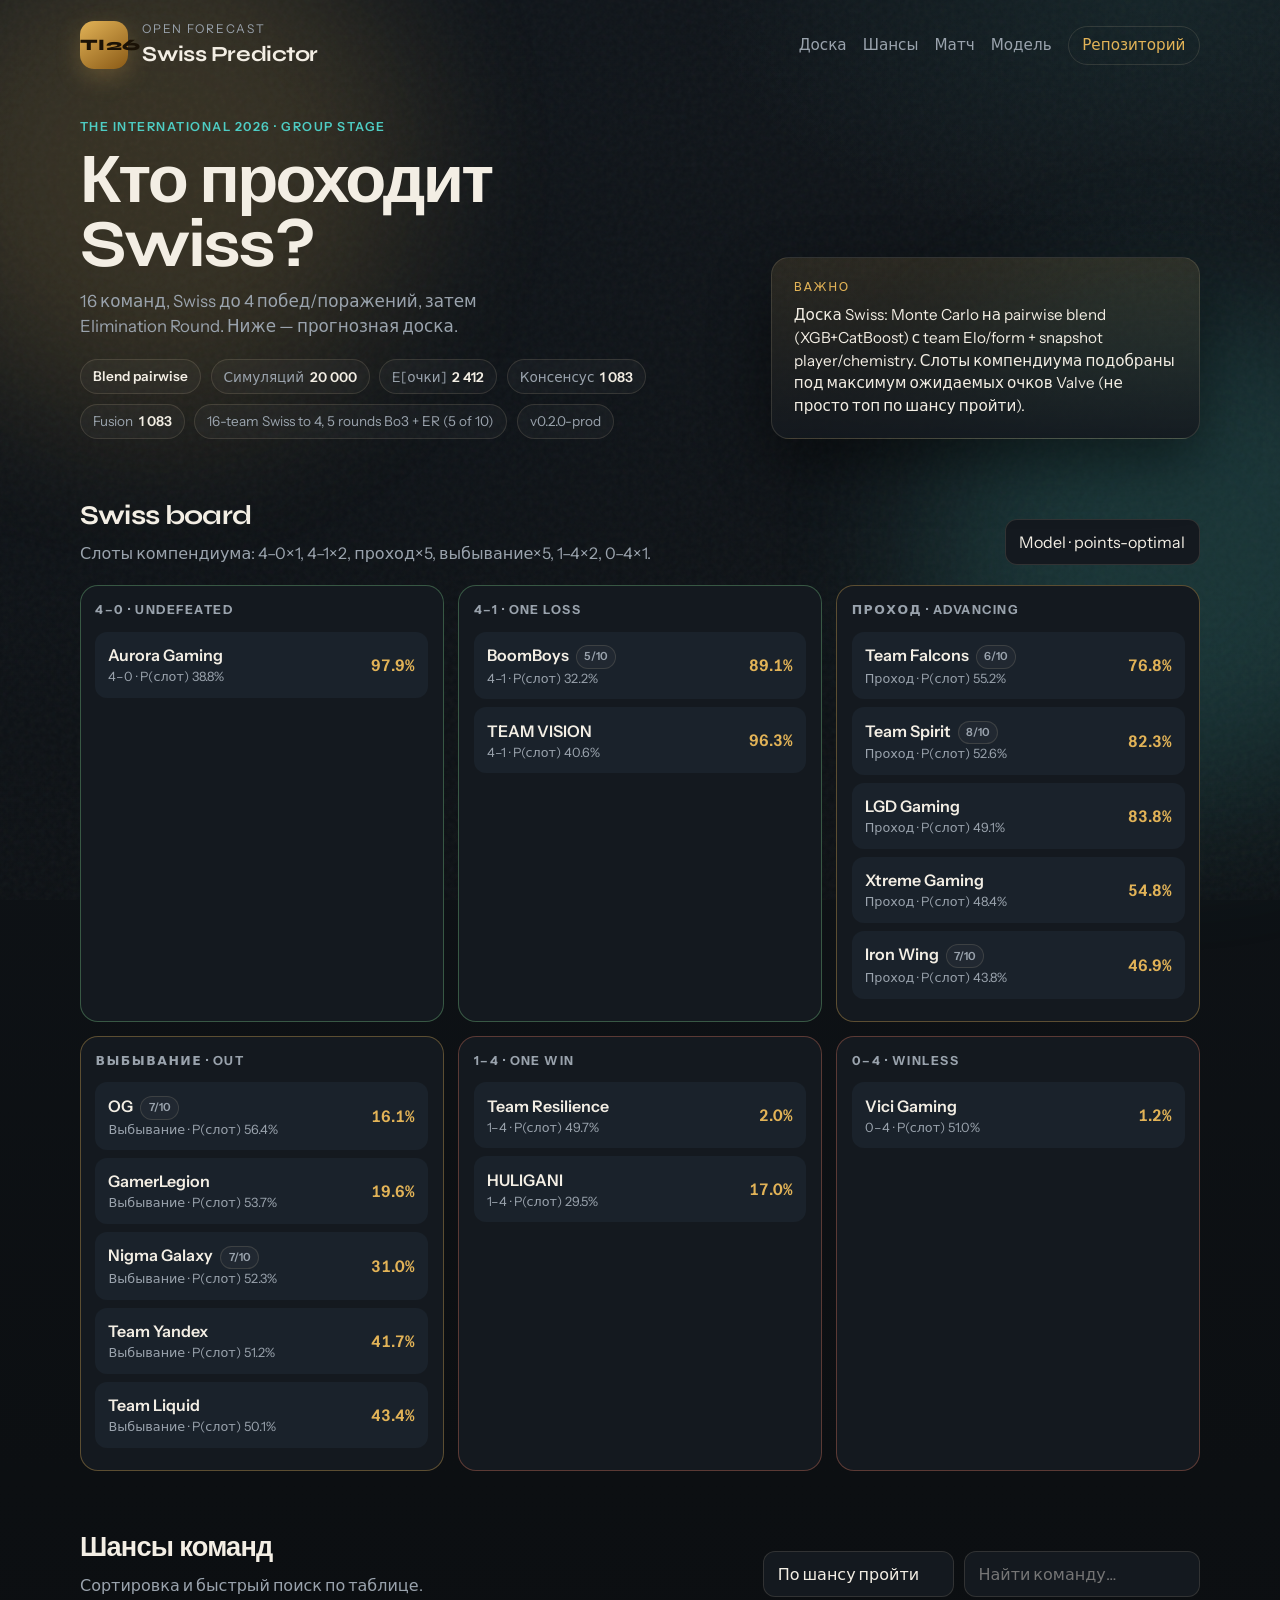
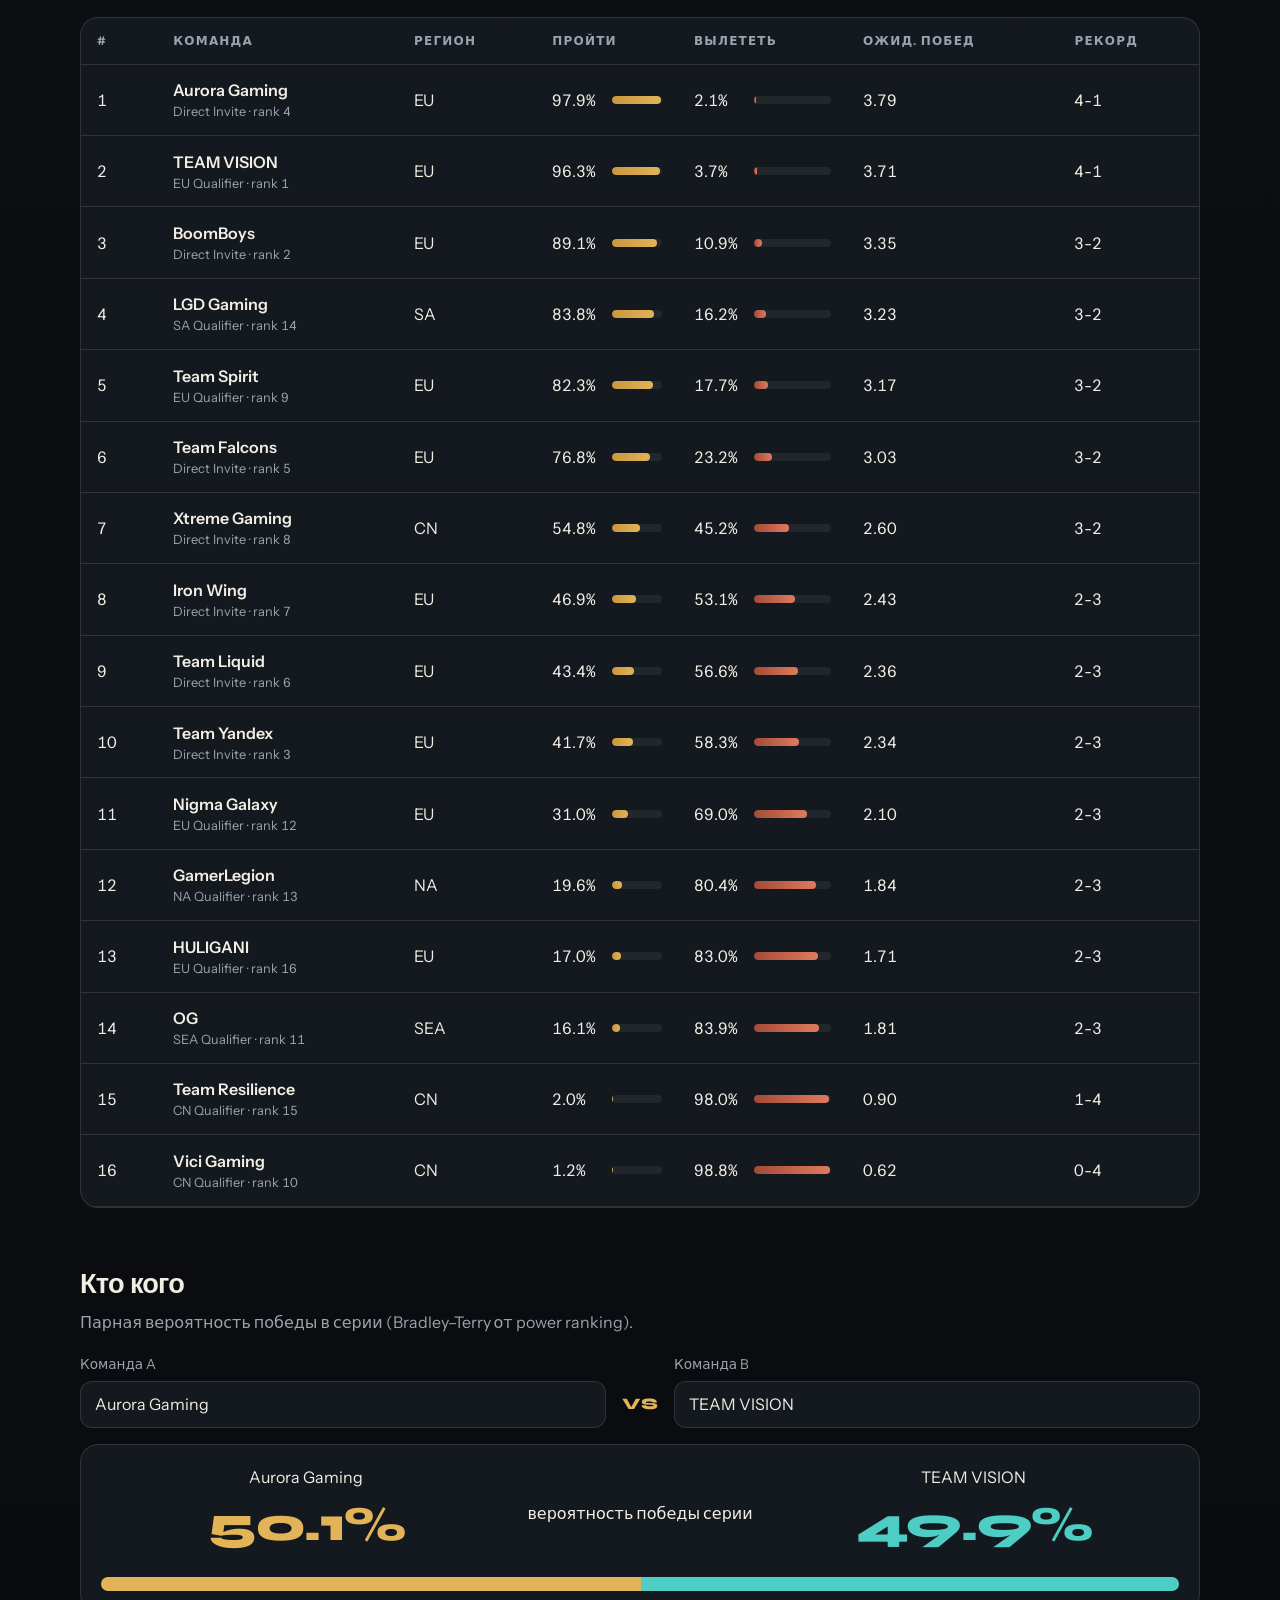
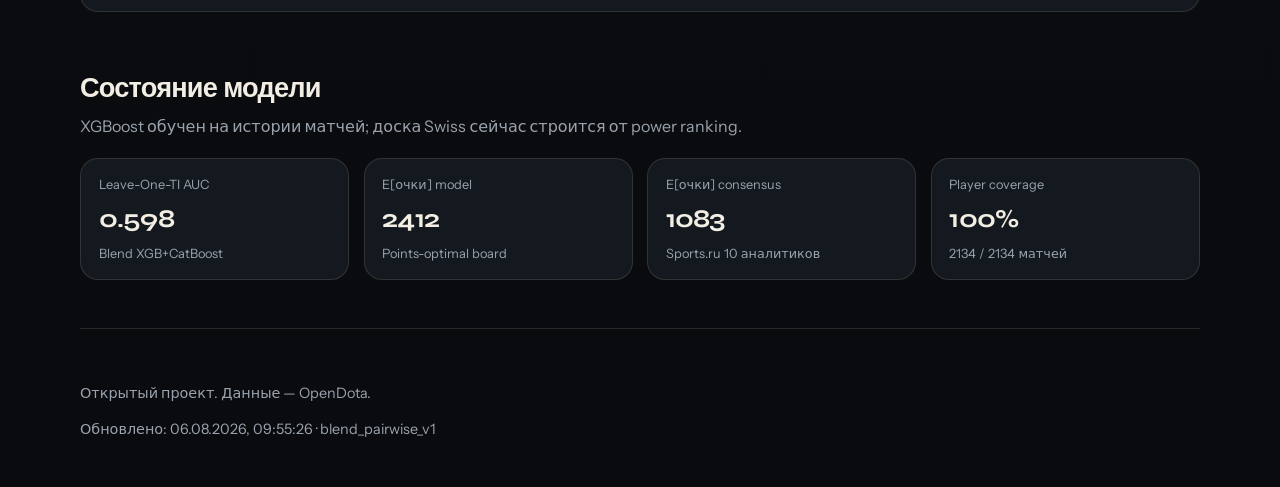
==== docs/index.html @ bc95e33a "v0.2.0: blend pairwise, chemistry, compendium board, analyst consensus Готовим релиз: CatBoost+LOO b" ====
<!DOCTYPE html>
<html lang="ru">
<head>
  <meta charset="UTF-8" />
  <meta name="viewport" content="width=device-width, initial-scale=1" />
  <title>TI 2026 Swiss Predictor</title>
  <meta name="description" content="Открытый прогноз групповой стадии The International 2026" />
  <link rel="preconnect" href="https://fonts.googleapis.com" />
  <link rel="preconnect" href="https://fonts.gstatic.com" crossorigin />
  <link href="https://fonts.googleapis.com/css2?family=Instrument+Sans:wght@400;500;600;700&family=Syne:wght@600;700;800&display=swap" rel="stylesheet" />
  <link rel="stylesheet" href="assets/css/style.css" />
</head>
<body>
  <div class="noise" aria-hidden="true"></div>
  <div class="glow glow-a" aria-hidden="true"></div>
  <div class="glow glow-b" aria-hidden="true"></div>

  <header class="site-header">
    <div class="brand">
      <span class="brand-mark">TI26</span>
      <div>
        <p class="brand-kicker">Open forecast</p>
        <h1 class="brand-title">Swiss Predictor</h1>
      </div>
    </div>
    <nav class="nav">
      <a href="#board">Доска</a>
      <a href="#standings">Шансы</a>
      <a href="#matchup">Матч</a>
      <a href="#model">Модель</a>
      <a class="nav-github" href="../" id="repo-link">Репозиторий</a>
    </nav>
  </header>

  <main>
    <section class="hero">
      <div class="hero-copy">
        <p class="eyebrow">The International 2026 · Group Stage</p>
        <h2 class="hero-title">Кто проходит Swiss?</h2>
        <p class="hero-lead" id="hero-lead">
          16 команд, Swiss до 4 побед/поражений, затем Elimination Round. Ниже — прогнозная доска.
        </p>
        <div class="hero-meta" id="hero-meta"></div>
      </div>
      <aside class="hero-card" id="disclaimer-card">
        <p class="card-label">Важно</p>
        <p id="disclaimer-text">Загрузка…</p>
      </aside>
    </section>

    <section class="section" id="board">
      <div class="section-head row">
        <div>
          <h3>Swiss board</h3>
          <p>Слоты компендиума: 4–0×1, 4–1×2, проход×5, выбывание×5, 1–4×2, 0–4×1.</p>
        </div>
        <div class="controls">
          <label class="sr-only" for="board-strategy">Стратегия доски</label>
          <select id="board-strategy">
            <option value="points_optimal">Model · points-optimal</option>
            <option value="qualify_rank">Qualify-rank</option>
            <option value="analyst_consensus">Analyst consensus</option>
            <option value="fusion">Fusion model+analyst</option>
          </select>
        </div>
      </div>
      <div class="board" id="swiss-board"></div>
    </section>

    <section class="section" id="standings">
      <div class="section-head row">
        <div>
          <h3>Шансы команд</h3>
          <p>Сортировка и быстрый поиск по таблице.</p>
        </div>
        <div class="controls">
          <label class="sr-only" for="sort-by">Сортировка</label>
          <select id="sort-by">
            <option value="qualify">По шансу пройти</option>
            <option value="power">По силе</option>
            <option value="elim">По шансу вылететь</option>
            <option value="alpha">A–Z</option>
          </select>
          <input id="search" type="search" placeholder="Найти команду…" />
        </div>
      </div>
      <div class="table-wrap">
        <table class="standings" id="standings-table">
          <thead>
            <tr>
              <th>#</th>
              <th>Команда</th>
              <th>Регион</th>
              <th>Пройти</th>
              <th>Вылететь</th>
              <th>Ожид. побед</th>
              <th>Рекорд</th>
            </tr>
          </thead>
          <tbody></tbody>
        </table>
      </div>
    </section>

    <section class="section" id="matchup">
      <div class="section-head">
        <h3>Кто кого</h3>
        <p>Парная вероятность победы в серии (Bradley–Terry от power ranking).</p>
      </div>
      <div class="matchup">
        <div class="matchup-pick">
          <label for="team-a">Команда A</label>
          <select id="team-a"></select>
        </div>
        <div class="matchup-vs" aria-hidden="true">VS</div>
        <div class="matchup-pick">
          <label for="team-b">Команда B</label>
          <select id="team-b"></select>
        </div>
      </div>
      <div class="matchup-result" id="matchup-result"></div>
    </section>

    <section class="section" id="model">
      <div class="section-head">
        <h3>Состояние модели</h3>
        <p>XGBoost обучен на истории матчей; доска Swiss сейчас строится от power ranking.</p>
      </div>
      <div class="metrics" id="metrics-grid"></div>
    </section>
  </main>

  <footer class="site-footer">
    <p>Открытый проект. Данные — OpenDota.</p>
    <p id="footer-stamp"></p>
  </footer>

  <script src="assets/js/app.js" type="module"></script>
</body>
</html>
---- docs/assets/css/style.css ----
:root {
  --bg: #0c0f12;
  --bg-elev: #14191f;
  --bg-soft: #1a222b;
  --line: rgba(232, 214, 176, 0.14);
  --text: #f3eee4;
  --muted: #9aa3ad;
  --gold: #e2b357;
  --gold-soft: #c9973d;
  --teal: #4ecdc4;
  --danger: #e07a5f;
  --ok: #7dcf8a;
  --shadow: 0 24px 60px rgba(0, 0, 0, 0.45);
  --radius: 18px;
  --font: "Instrument Sans", system-ui, sans-serif;
  --display: "Syne", "Instrument Sans", sans-serif;
}

* { box-sizing: border-box; }
html { scroll-behavior: smooth; }
body {
  margin: 0;
  min-height: 100vh;
  font-family: var(--font);
  color: var(--text);
  background:
    radial-gradient(1200px 600px at 10% -10%, rgba(226, 179, 87, 0.12), transparent 55%),
    radial-gradient(900px 500px at 90% 0%, rgba(78, 205, 196, 0.08), transparent 50%),
    linear-gradient(180deg, #10151a 0%, var(--bg) 40%, #090b0e 100%);
  line-height: 1.5;
}

.noise {
  pointer-events: none;
  position: fixed;
  inset: 0;
  opacity: 0.04;
  background-image: url("data:image/svg+xml,%3Csvg viewBox='0 0 200 200' xmlns='http://www.w3.org/2000/svg'%3E%3Cfilter id='n'%3E%3CfeTurbulence type='fractalNoise' baseFrequency='0.85' numOctaves='3' stitchTiles='stitch'/%3E%3C/filter%3E%3Crect width='100%25' height='100%25' filter='url(%23n)'/%3E%3C/svg%3E");
  z-index: 0;
}
.glow {
  pointer-events: none;
  position: fixed;
  width: 40vw;
  height: 40vw;
  border-radius: 50%;
  filter: blur(80px);
  opacity: 0.18;
  z-index: 0;
}
.glow-a { top: -10%; left: -8%; background: #e2b357; animation: drift 14s ease-in-out infinite; }
.glow-b { bottom: 10%; right: -12%; background: #4ecdc4; animation: drift 18s ease-in-out infinite reverse; }

@keyframes drift {
  0%, 100% { transform: translate(0, 0) scale(1); }
  50% { transform: translate(4%, -3%) scale(1.08); }
}

.site-header, main, .site-footer {
  position: relative;
  z-index: 1;
  width: min(1120px, calc(100% - 2rem));
  margin-inline: auto;
}

.site-header {
  display: flex;
  align-items: center;
  justify-content: space-between;
  gap: 1rem;
  padding: 1.25rem 0 0.5rem;
}

.brand { display: flex; gap: 0.9rem; align-items: center; }
.brand-mark {
  display: grid;
  place-items: center;
  width: 3rem;
  height: 3rem;
  border-radius: 14px;
  background: linear-gradient(145deg, var(--gold), #8a5a16);
  color: #1a1206;
  font-family: var(--display);
  font-weight: 800;
  letter-spacing: 0.02em;
  box-shadow: 0 8px 24px rgba(226, 179, 87, 0.25);
}
.brand-kicker {
  margin: 0;
  font-size: 0.75rem;
  letter-spacing: 0.14em;
  text-transform: uppercase;
  color: var(--muted);
}
.brand-title {
  margin: 0;
  font-family: var(--display);
  font-size: 1.35rem;
  font-weight: 700;
  letter-spacing: -0.02em;
}

.nav {
  display: flex;
  flex-wrap: wrap;
  gap: 0.75rem 1rem;
  align-items: center;
}
.nav a {
  color: var(--muted);
  text-decoration: none;
  font-size: 0.95rem;
  transition: color 0.2s ease;
}
.nav a:hover { color: var(--text); }
.nav-github {
  padding: 0.45rem 0.85rem;
  border: 1px solid var(--line);
  border-radius: 999px;
  color: var(--gold) !important;
}

.hero {
  display: grid;
  grid-template-columns: 1.4fr 0.9fr;
  gap: 1.5rem;
  padding: 2.5rem 0 1rem;
  align-items: end;
}
.eyebrow {
  margin: 0 0 0.75rem;
  color: var(--teal);
  letter-spacing: 0.12em;
  text-transform: uppercase;
  font-size: 0.78rem;
  font-weight: 600;
}
.hero-title {
  margin: 0 0 0.75rem;
  font-family: var(--display);
  font-size: clamp(2.4rem, 6vw, 4.2rem);
  line-height: 0.95;
  letter-spacing: -0.04em;
  max-width: 10ch;
  animation: rise 0.8s ease both;
}
.hero-lead {
  margin: 0;
  max-width: 38ch;
  color: var(--muted);
  font-size: 1.05rem;
  animation: rise 0.9s ease 0.08s both;
}
.hero-meta {
  display: flex;
  flex-wrap: wrap;
  gap: 0.6rem;
  margin-top: 1.25rem;
  animation: rise 1s ease 0.12s both;
}
.chip {
  display: inline-flex;
  align-items: center;
  gap: 0.35rem;
  padding: 0.4rem 0.75rem;
  border-radius: 999px;
  border: 1px solid var(--line);
  background: rgba(255, 255, 255, 0.03);
  font-size: 0.85rem;
  color: var(--muted);
}
.chip strong { color: var(--text); font-weight: 600; }
.chip.mini {
  font-size: 0.7rem;
  padding: 0.15rem 0.45rem;
  margin-left: 0.25rem;
  vertical-align: middle;
}

.hero-card {
  background: linear-gradient(180deg, rgba(226, 179, 87, 0.12), rgba(20, 25, 31, 0.9));
  border: 1px solid var(--line);
  border-radius: var(--radius);
  padding: 1.25rem 1.35rem;
  box-shadow: var(--shadow);
  animation: rise 1s ease 0.16s both;
}
.card-label {
  margin: 0 0 0.5rem;
  font-size: 0.75rem;
  letter-spacing: 0.14em;
  text-transform: uppercase;
  color: var(--gold);
}
#disclaimer-text { margin: 0; color: var(--text); font-size: 0.95rem; }

@keyframes rise {
  from { opacity: 0; transform: translateY(14px); }
  to { opacity: 1; transform: translateY(0); }
}

.section { padding: 2.5rem 0 1rem; }
.section-head { margin-bottom: 1.25rem; }
.section-head.row {
  display: flex;
  justify-content: space-between;
  gap: 1rem;
  align-items: end;
  flex-wrap: wrap;
}
.section-head h3 {
  margin: 0 0 0.35rem;
  font-family: var(--display);
  font-size: 1.7rem;
  letter-spacing: -0.03em;
}
.section-head p { margin: 0; color: var(--muted); }

.board {
  display: grid;
  grid-template-columns: repeat(3, 1fr);
  gap: 0.9rem;
}
.board-col {
  background: var(--bg-elev);
  border: 1px solid var(--line);
  border-radius: var(--radius);
  padding: 0.9rem;
  min-height: 180px;
}
.board-col h4 {
  margin: 0 0 0.75rem;
  font-size: 0.78rem;
  letter-spacing: 0.12em;
  text-transform: uppercase;
  color: var(--muted);
}
.board-col.ok { border-color: rgba(125, 207, 138, 0.35); }
.board-col.warn { border-color: rgba(226, 179, 87, 0.35); }
.board-col.bad { border-color: rgba(224, 122, 95, 0.35); }

.team-pill {
  display: flex;
  justify-content: space-between;
  gap: 0.5rem;
  align-items: center;
  padding: 0.65rem 0.75rem;
  margin-bottom: 0.5rem;
  border-radius: 12px;
  background: var(--bg-soft);
  border: 1px solid transparent;
  transition: transform 0.2s ease, border-color 0.2s ease;
  cursor: default;
}
.team-pill:hover {
  transform: translateY(-2px);
  border-color: var(--line);
}
.team-pill .name { font-weight: 600; }
.team-pill .meta { color: var(--muted); font-size: 0.8rem; }
.team-pill .prob { color: var(--gold); font-variant-numeric: tabular-nums; font-weight: 600; }

.controls { display: flex; gap: 0.6rem; flex-wrap: wrap; }
.controls select,
.controls input,
.matchup-pick select {
  appearance: none;
  background: var(--bg-elev);
  color: var(--text);
  border: 1px solid var(--line);
  border-radius: 12px;
  padding: 0.65rem 0.85rem;
  font: inherit;
}
.controls input { min-width: 180px; }

.table-wrap {
  overflow-x: auto;
  border: 1px solid var(--line);
  border-radius: var(--radius);
  background: var(--bg-elev);
}
.standings {
  width: 100%;
  border-collapse: collapse;
  min-width: 720px;
}
.standings th,
.standings td {
  padding: 0.85rem 1rem;
  text-align: left;
  border-bottom: 1px solid var(--line);
  font-variant-numeric: tabular-nums;
}
.standings th {
  font-size: 0.75rem;
  letter-spacing: 0.1em;
  text-transform: uppercase;
  color: var(--muted);
  font-weight: 600;
}
.standings tbody tr { transition: background 0.15s ease; }
.standings tbody tr:hover { background: rgba(255, 255, 255, 0.03); }
.standings .team-cell { font-weight: 600; }
.standings .sub { display: block; color: var(--muted); font-size: 0.8rem; font-weight: 400; }

.bar {
  display: grid;
  grid-template-columns: 52px 1fr;
  gap: 0.5rem;
  align-items: center;
}
.bar-track {
  height: 8px;
  border-radius: 999px;
  background: rgba(255, 255, 255, 0.06);
  overflow: hidden;
}
.bar-fill {
  height: 100%;
  border-radius: inherit;
  background: linear-gradient(90deg, var(--gold-soft), var(--gold));
  width: 0;
  transition: width 0.7s ease;
}
.bar-fill.danger { background: linear-gradient(90deg, #a34b36, var(--danger)); }

.matchup {
  display: grid;
  grid-template-columns: 1fr auto 1fr;
  gap: 1rem;
  align-items: end;
  margin-bottom: 1rem;
}
.matchup-pick label {
  display: block;
  margin-bottom: 0.4rem;
  color: var(--muted);
  font-size: 0.85rem;
}
.matchup-pick select { width: 100%; }
.matchup-vs {
  font-family: var(--display);
  font-weight: 800;
  color: var(--gold);
  padding-bottom: 0.7rem;
}
.matchup-result {
  border: 1px solid var(--line);
  border-radius: var(--radius);
  background: var(--bg-elev);
  padding: 1.25rem;
}
.duel {
  display: grid;
  grid-template-columns: 1fr auto 1fr;
  gap: 1rem;
  align-items: center;
}
.duel-side { text-align: center; }
.duel-side .pct {
  font-family: var(--display);
  font-size: clamp(2rem, 5vw, 3rem);
  font-weight: 800;
  letter-spacing: -0.03em;
}
.duel-bar {
  height: 14px;
  border-radius: 999px;
  overflow: hidden;
  display: flex;
  background: rgba(255,255,255,0.06);
  margin-top: 1rem;
}
.duel-bar span:first-child { background: var(--gold); }
.duel-bar span:last-child { background: var(--teal); }

.metrics {
  display: grid;
  grid-template-columns: repeat(4, 1fr);
  gap: 0.9rem;
}
.metric {
  background: var(--bg-elev);
  border: 1px solid var(--line);
  border-radius: var(--radius);
  padding: 1rem 1.1rem;
}
.metric .label { color: var(--muted); font-size: 0.8rem; margin: 0 0 0.35rem; }
.metric .value {
  margin: 0;
  font-family: var(--display);
  font-size: 1.6rem;
  font-weight: 700;
  letter-spacing: -0.03em;
}
.metric .hint { margin: 0.35rem 0 0; color: var(--muted); font-size: 0.8rem; }

.site-footer {
  padding: 2.5rem 0 2rem;
  color: var(--muted);
  font-size: 0.9rem;
  border-top: 1px solid var(--line);
  margin-top: 2rem;
}
.sr-only {
  position: absolute;
  width: 1px; height: 1px;
  padding: 0; margin: -1px;
  overflow: hidden; clip: rect(0,0,0,0);
  border: 0;
}

@media (max-width: 900px) {
  .hero { grid-template-columns: 1fr; }
  .board { grid-template-columns: 1fr 1fr; }
  .metrics { grid-template-columns: 1fr 1fr; }
  .matchup { grid-template-columns: 1fr; }
  .matchup-vs { text-align: center; padding: 0; }
}
@media (max-width: 560px) {
  .board { grid-template-columns: 1fr; }
  .metrics { grid-template-columns: 1fr; }
  .site-header { flex-direction: column; align-items: flex-start; }
}
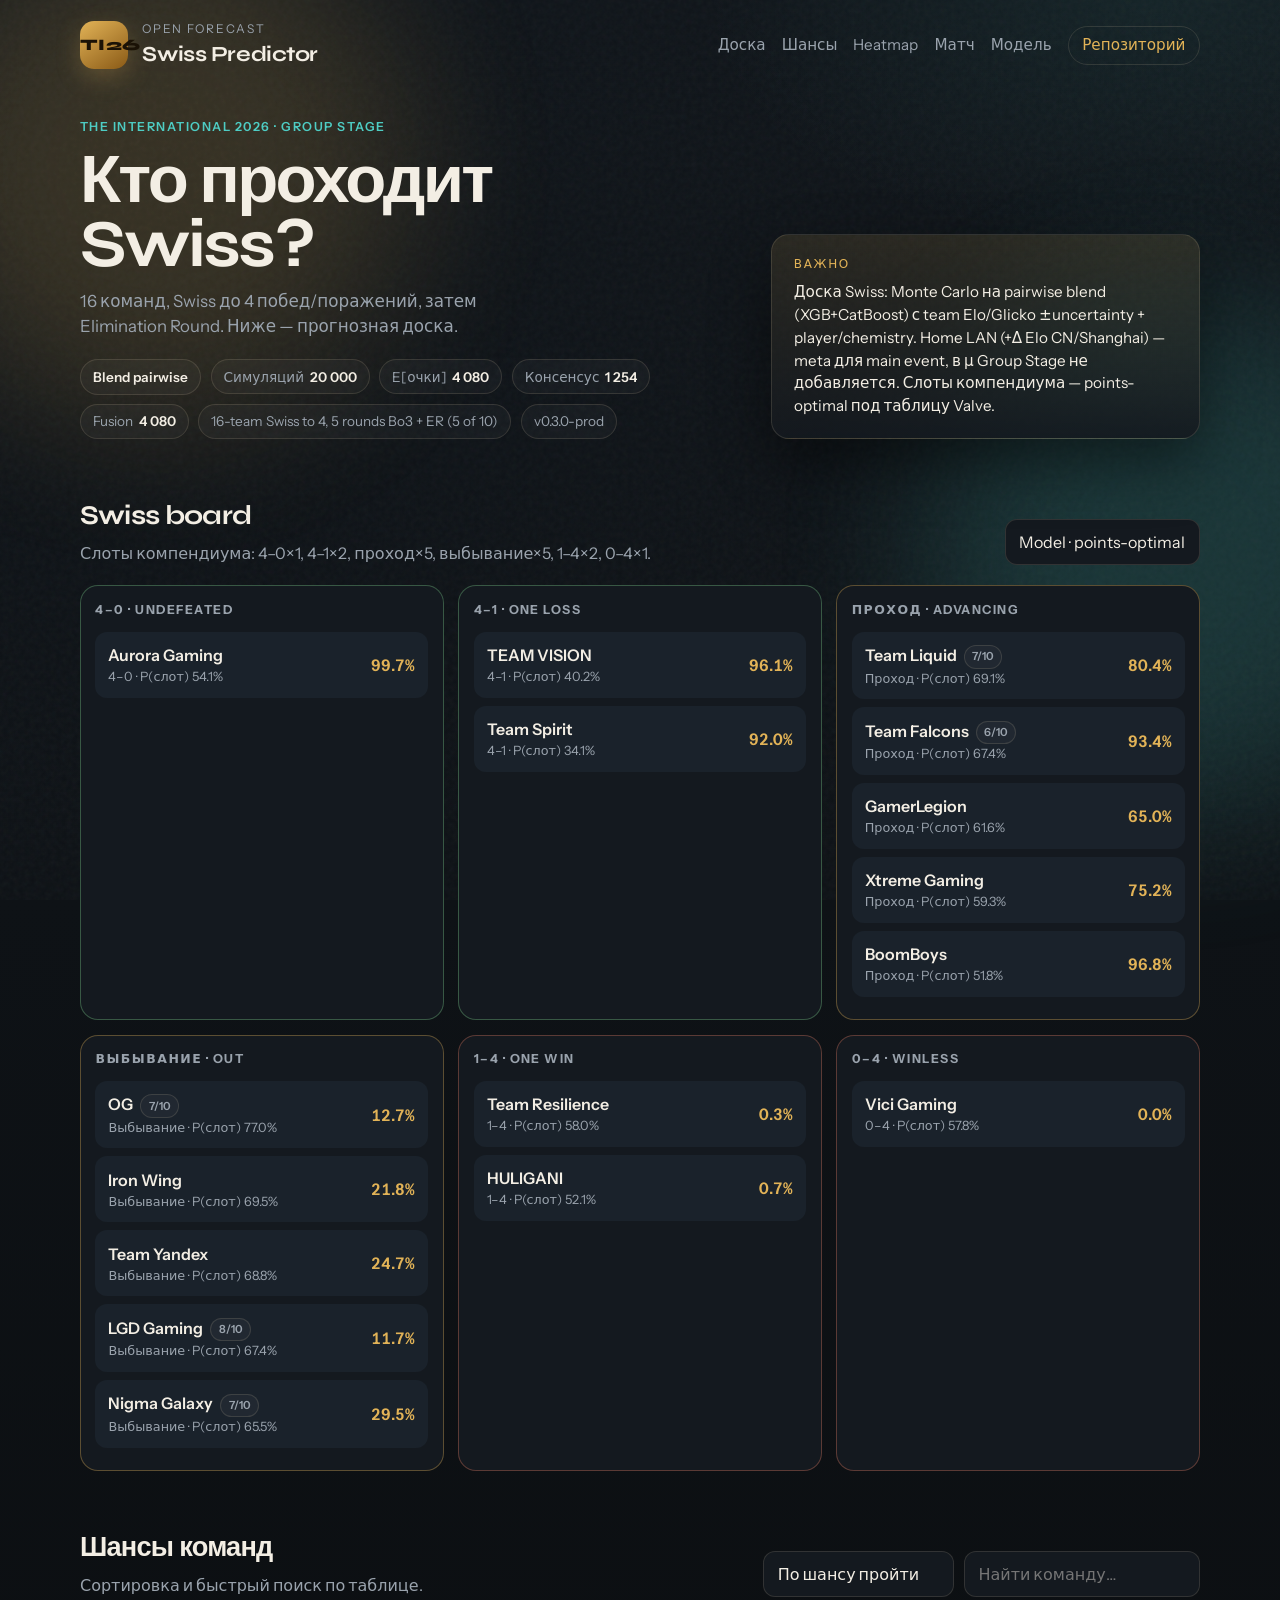
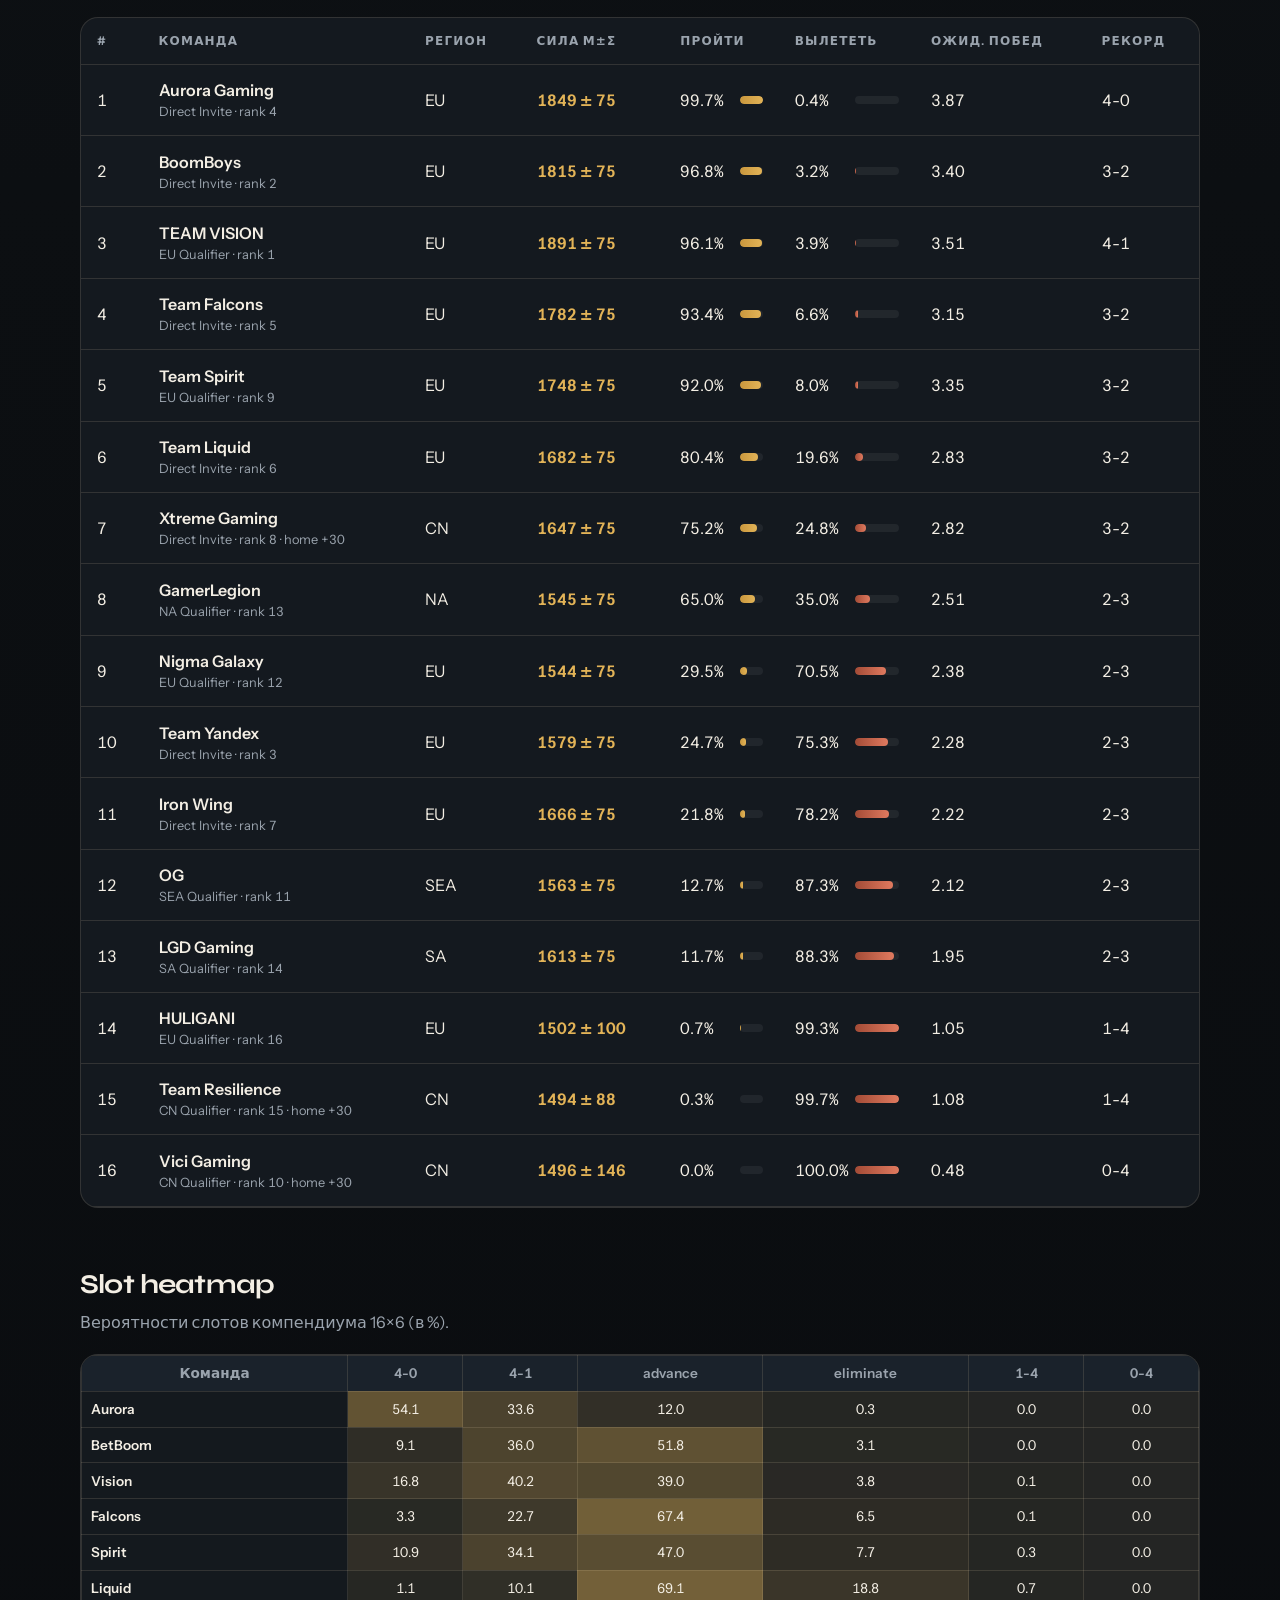
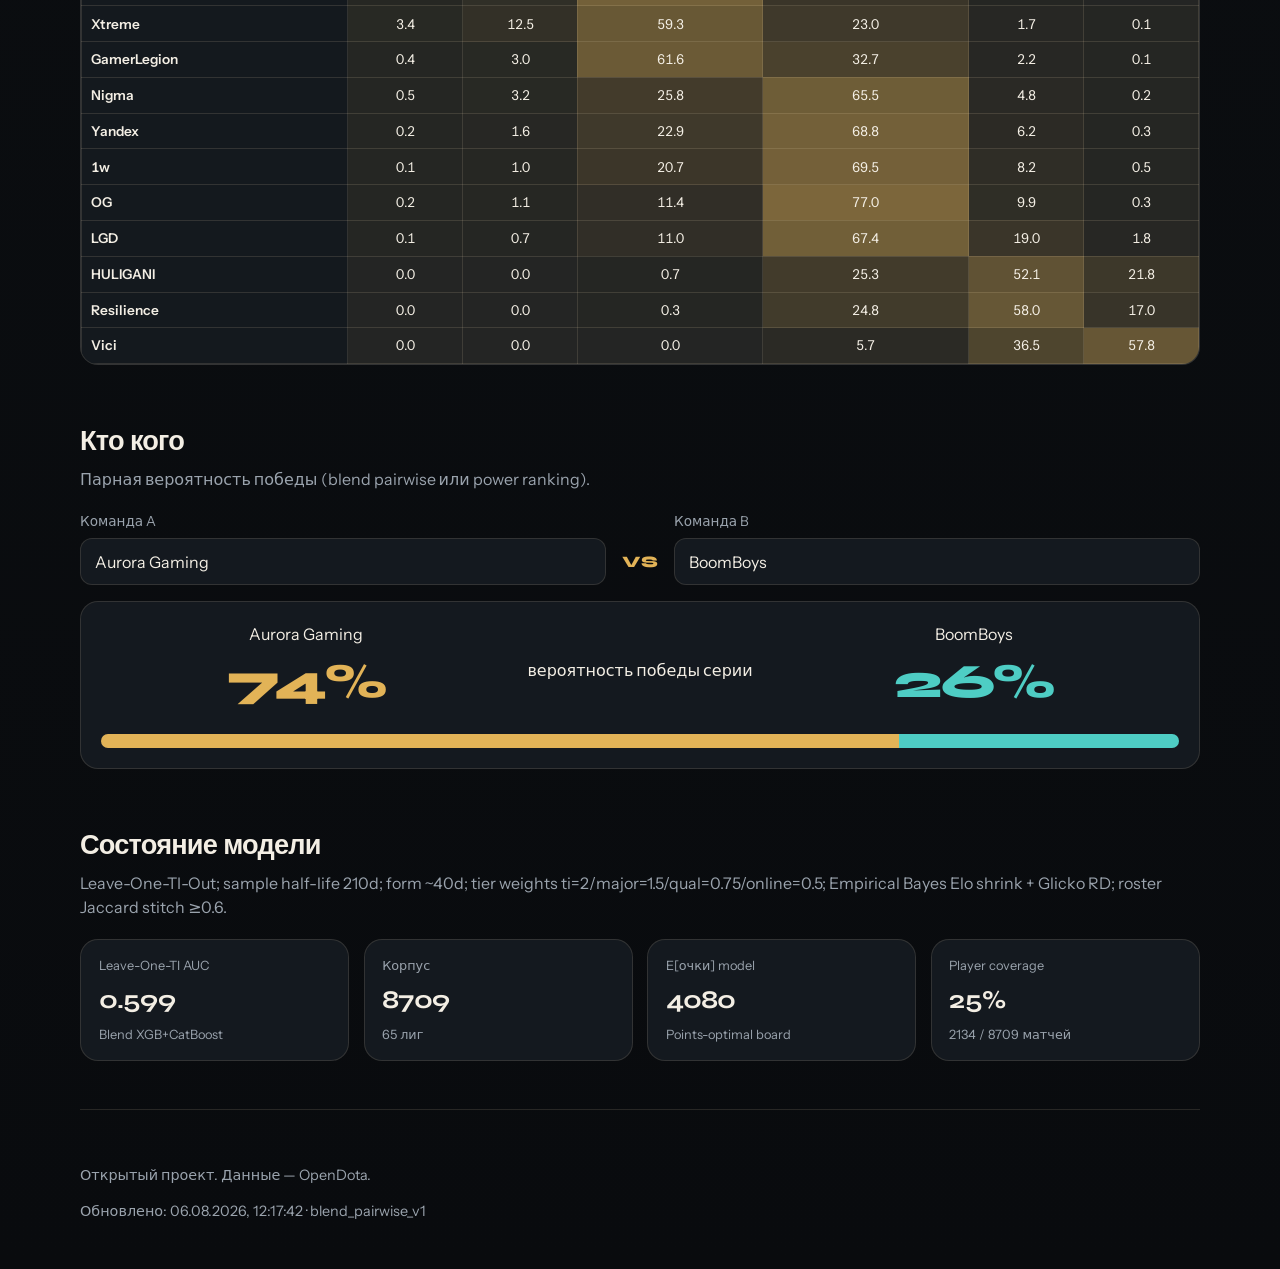
==== commit 08235012: "v0.3: расширенный корпус, uncertainty, chem 2.0, UI μ±σ 65 лиг, Glicko/shrink, stitch fix, MIT, heat" ====
--- a/docs/index.html
+++ b/docs/index.html
@@ -26,6 +26,7 @@
     <nav class="nav">
       <a href="#board">Доска</a>
       <a href="#standings">Шансы</a>
+      <a href="#heatmap">Heatmap</a>
       <a href="#matchup">Матч</a>
       <a href="#model">Модель</a>
       <a class="nav-github" href="../" id="repo-link">Репозиторий</a>
@@ -91,6 +92,7 @@
               <th>#</th>
               <th>Команда</th>
               <th>Регион</th>
+              <th>Сила μ±σ</th>
               <th>Пройти</th>
               <th>Вылететь</th>
               <th>Ожид. побед</th>
@@ -102,10 +104,20 @@
       </div>
     </section>
 
+    <section class="section" id="heatmap">
+      <div class="section-head">
+        <h3>Slot heatmap</h3>
+        <p>Вероятности слотов компендиума 16×6 (в %).</p>
+      </div>
+      <div class="table-wrap heatmap-wrap">
+        <table class="heatmap" id="slot-heatmap"></table>
+      </div>
+    </section>
+
     <section class="section" id="matchup">
       <div class="section-head">
         <h3>Кто кого</h3>
-        <p>Парная вероятность победы в серии (Bradley–Terry от power ranking).</p>
+        <p>Парная вероятность победы (blend pairwise или power ranking).</p>
       </div>
       <div class="matchup">
         <div class="matchup-pick">
@@ -124,7 +136,7 @@
     <section class="section" id="model">
       <div class="section-head">
         <h3>Состояние модели</h3>
-        <p>XGBoost обучен на истории матчей; доска Swiss сейчас строится от power ranking.</p>
+        <p id="methodology-text">XGBoost + CatBoost blend; Leave-One-TI-Out; сила μ±σ.</p>
       </div>
       <div class="metrics" id="metrics-grid"></div>
     </section>
--- a/docs/assets/css/style.css
+++ b/docs/assets/css/style.css
@@ -396,6 +396,37 @@
 }
 .metric .hint { margin: 0.35rem 0 0; color: var(--muted); font-size: 0.8rem; }
 
+.strength-cell {
+  font-variant-numeric: tabular-nums;
+  white-space: nowrap;
+  color: var(--gold);
+  font-weight: 600;
+}
+
+.heatmap-wrap { overflow-x: auto; }
+.heatmap {
+  width: 100%;
+  border-collapse: collapse;
+  font-size: 0.85rem;
+  font-variant-numeric: tabular-nums;
+}
+.heatmap th, .heatmap td {
+  padding: 0.45rem 0.55rem;
+  border: 1px solid var(--line);
+  text-align: center;
+}
+.heatmap thead th {
+  background: var(--bg-soft);
+  color: var(--muted);
+  font-weight: 600;
+}
+.heatmap tbody th {
+  text-align: left;
+  background: rgba(20, 25, 31, 0.8);
+  font-weight: 600;
+}
+.heatmap td { transition: background 0.2s ease; }
+
 .site-footer {
   padding: 2.5rem 0 2rem;
   color: var(--muted);
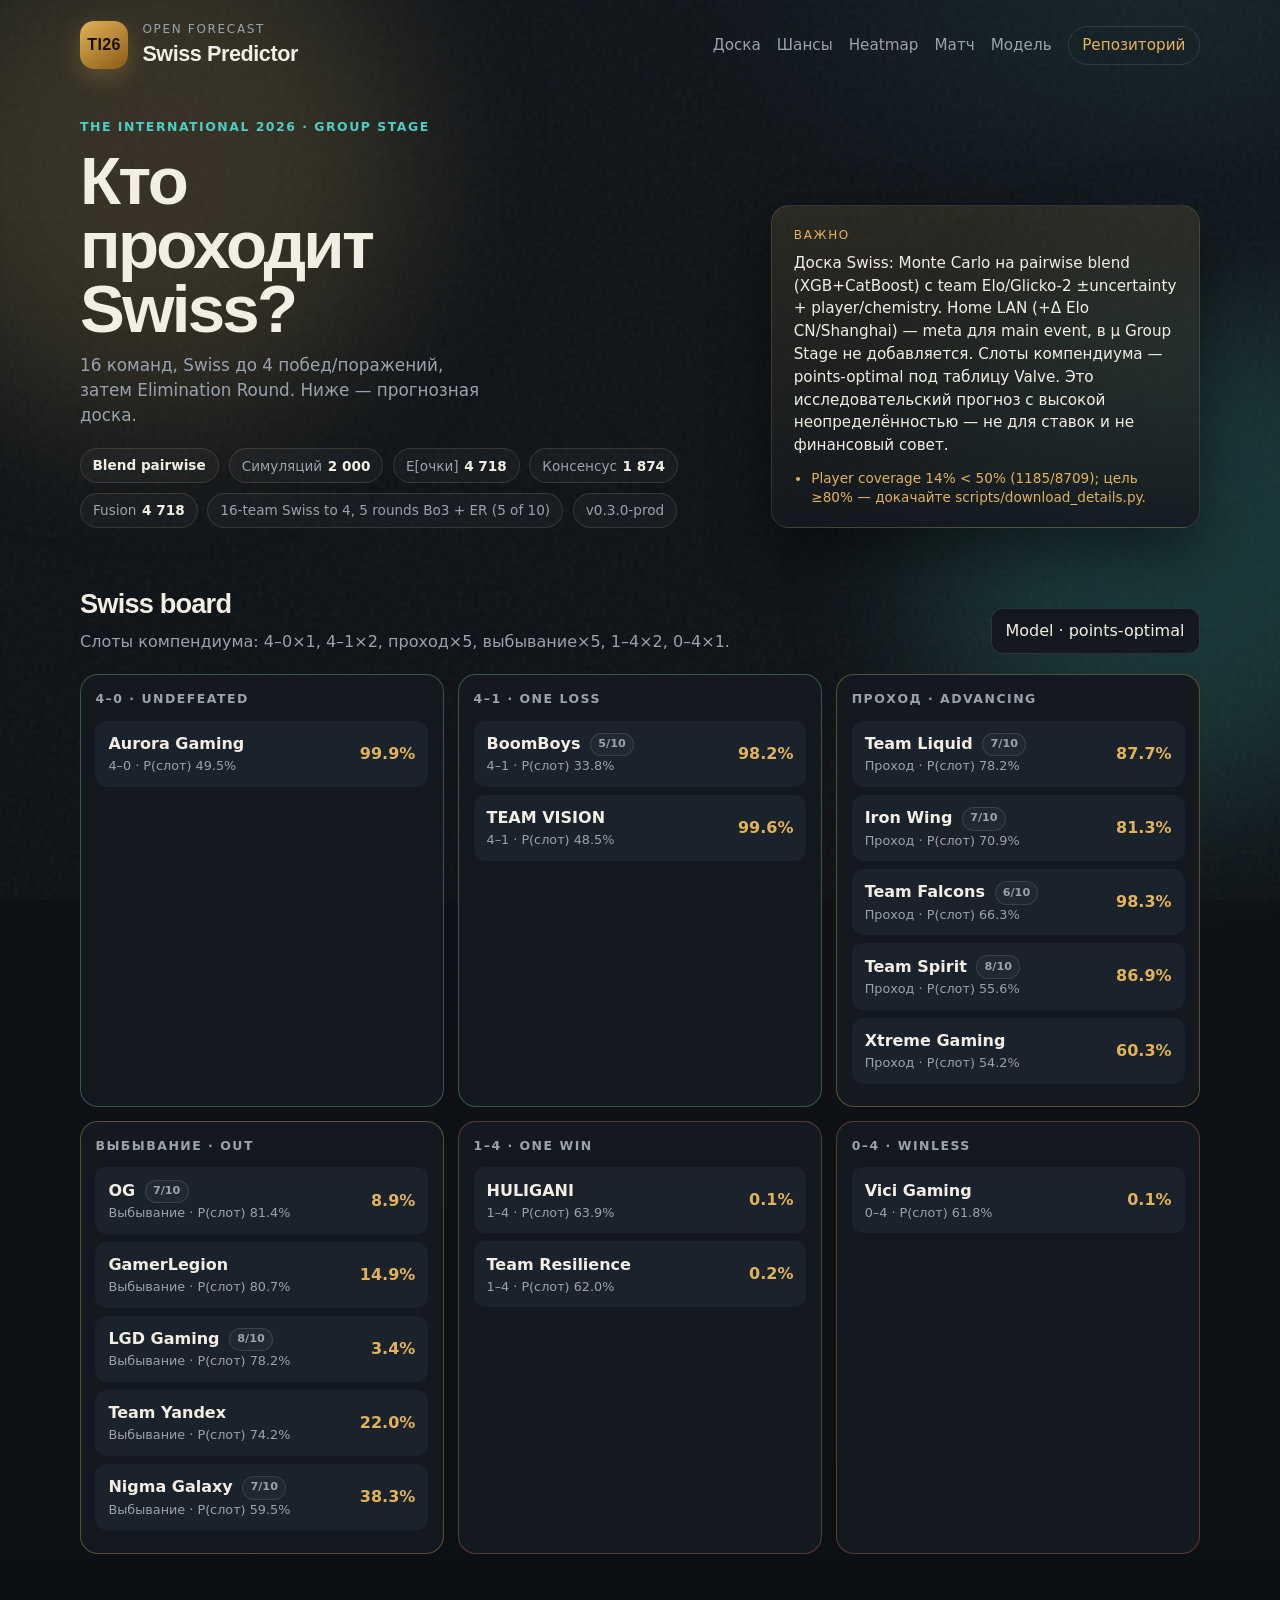
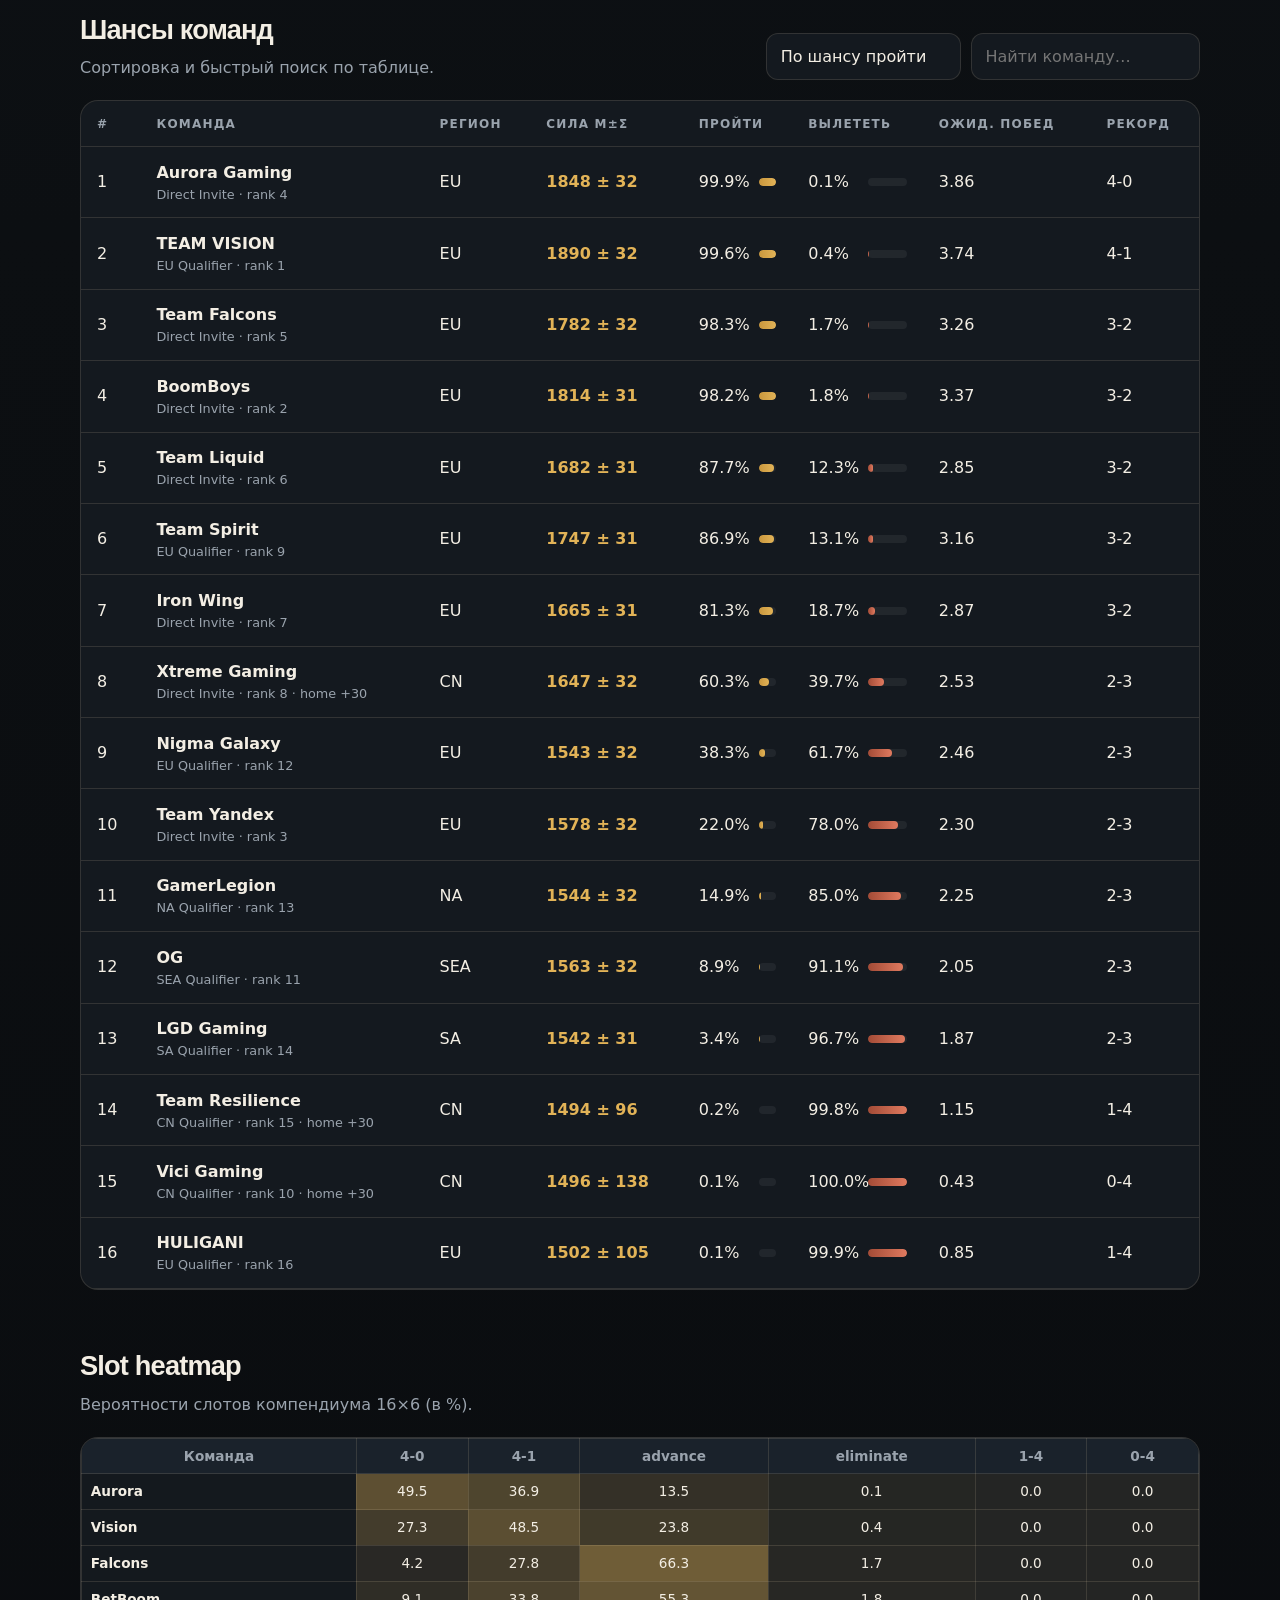
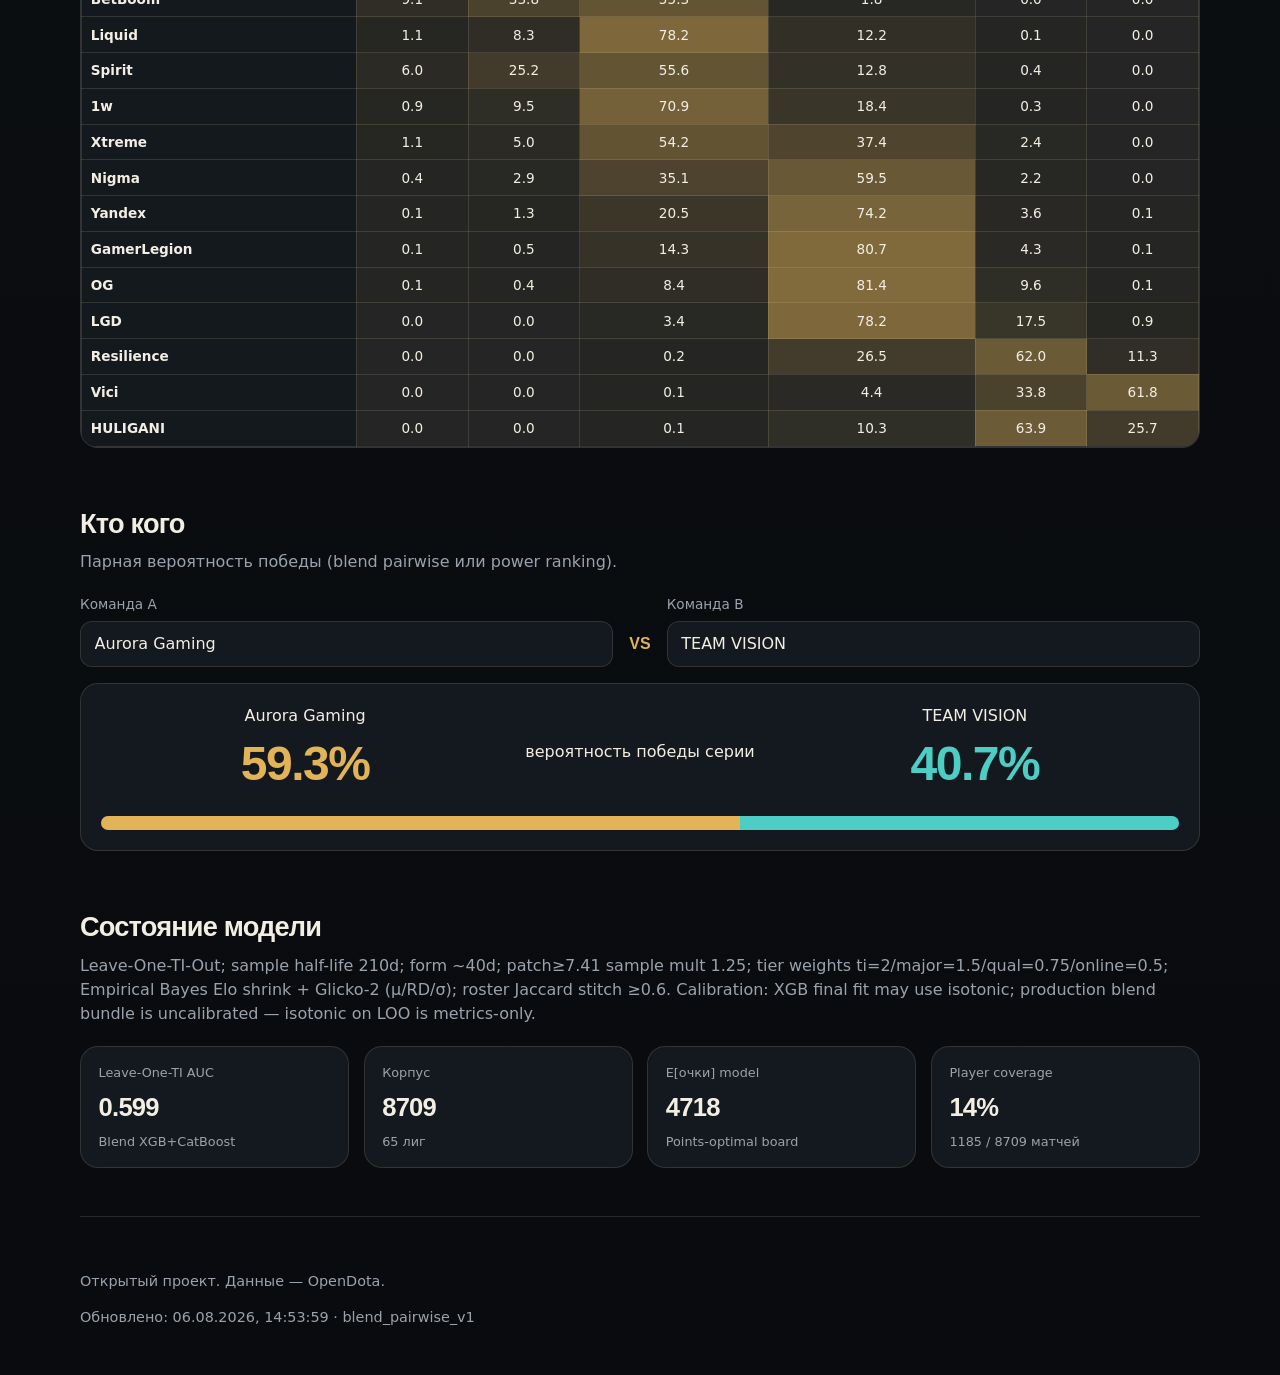
==== commit 03c498e9: "закрыл аудит: glicko-2, shards, legacy, docker/ci, export warnings" ====
--- a/docs/index.html
+++ b/docs/index.html
@@ -5,6 +5,13 @@
   <meta name="viewport" content="width=device-width, initial-scale=1" />
   <title>TI 2026 Swiss Predictor</title>
   <meta name="description" content="Открытый прогноз групповой стадии The International 2026" />
+  <!-- CSP hint: GitHub Pages cannot set HTTP CSP headers from static HTML alone.
+       Tighten via Pages/custom headers when available. Fonts: Google Fonts CDN
+       (Instrument Sans + Syne); self-host to drop third-party if needed. -->
+  <meta
+    http-equiv="Content-Security-Policy"
+    content="default-src 'self'; script-src 'self'; style-src 'self' 'unsafe-inline' https://fonts.googleapis.com; font-src 'self' https://fonts.gstatic.com; img-src 'self' data:; connect-src 'self'; base-uri 'self'; form-action 'self'"
+  />
   <link rel="preconnect" href="https://fonts.googleapis.com" />
   <link rel="preconnect" href="https://fonts.gstatic.com" crossorigin />
   <link href="https://fonts.googleapis.com/css2?family=Instrument+Sans:wght@400;500;600;700&family=Syne:wght@600;700;800&display=swap" rel="stylesheet" />
@@ -29,7 +36,7 @@
       <a href="#heatmap">Heatmap</a>
       <a href="#matchup">Матч</a>
       <a href="#model">Модель</a>
-      <a class="nav-github" href="../" id="repo-link">Репозиторий</a>
+      <a class="nav-github" href="https://github.com/dapetun/dota-TI2026-predict" id="repo-link" rel="noopener noreferrer" target="_blank">Репозиторий</a>
     </nav>
   </header>
 
@@ -42,10 +49,12 @@
           16 команд, Swiss до 4 побед/поражений, затем Elimination Round. Ниже — прогнозная доска.
         </p>
         <div class="hero-meta" id="hero-meta"></div>
+        <p class="fallback-banner" id="fallback-banner" hidden></p>
       </div>
       <aside class="hero-card" id="disclaimer-card">
         <p class="card-label">Важно</p>
         <p id="disclaimer-text">Загрузка…</p>
+        <ul id="meta-warnings" class="meta-warnings" hidden></ul>
       </aside>
     </section>
 
--- a/docs/assets/css/style.css
+++ b/docs/assets/css/style.css
@@ -176,6 +176,16 @@
   margin-left: 0.25rem;
   vertical-align: middle;
 }
+.fallback-banner {
+  margin: 1rem 0 0;
+  padding: 0.75rem 1rem;
+  border: 1px solid rgba(226, 179, 87, 0.55);
+  border-radius: var(--radius);
+  background: rgba(226, 179, 87, 0.12);
+  color: var(--gold);
+  font-size: 0.9rem;
+  font-weight: 600;
+}
 
 .hero-card {
   background: linear-gradient(180deg, rgba(226, 179, 87, 0.12), rgba(20, 25, 31, 0.9));
@@ -193,6 +203,14 @@
   color: var(--gold);
 }
 #disclaimer-text { margin: 0; color: var(--text); font-size: 0.95rem; }
+.meta-warnings {
+  margin: 0.75rem 0 0;
+  padding-left: 1.1rem;
+  color: var(--gold);
+  font-size: 0.85rem;
+  line-height: 1.4;
+}
+.meta-warnings[hidden] { display: none; }
 
 @keyframes rise {
   from { opacity: 0; transform: translateY(14px); }
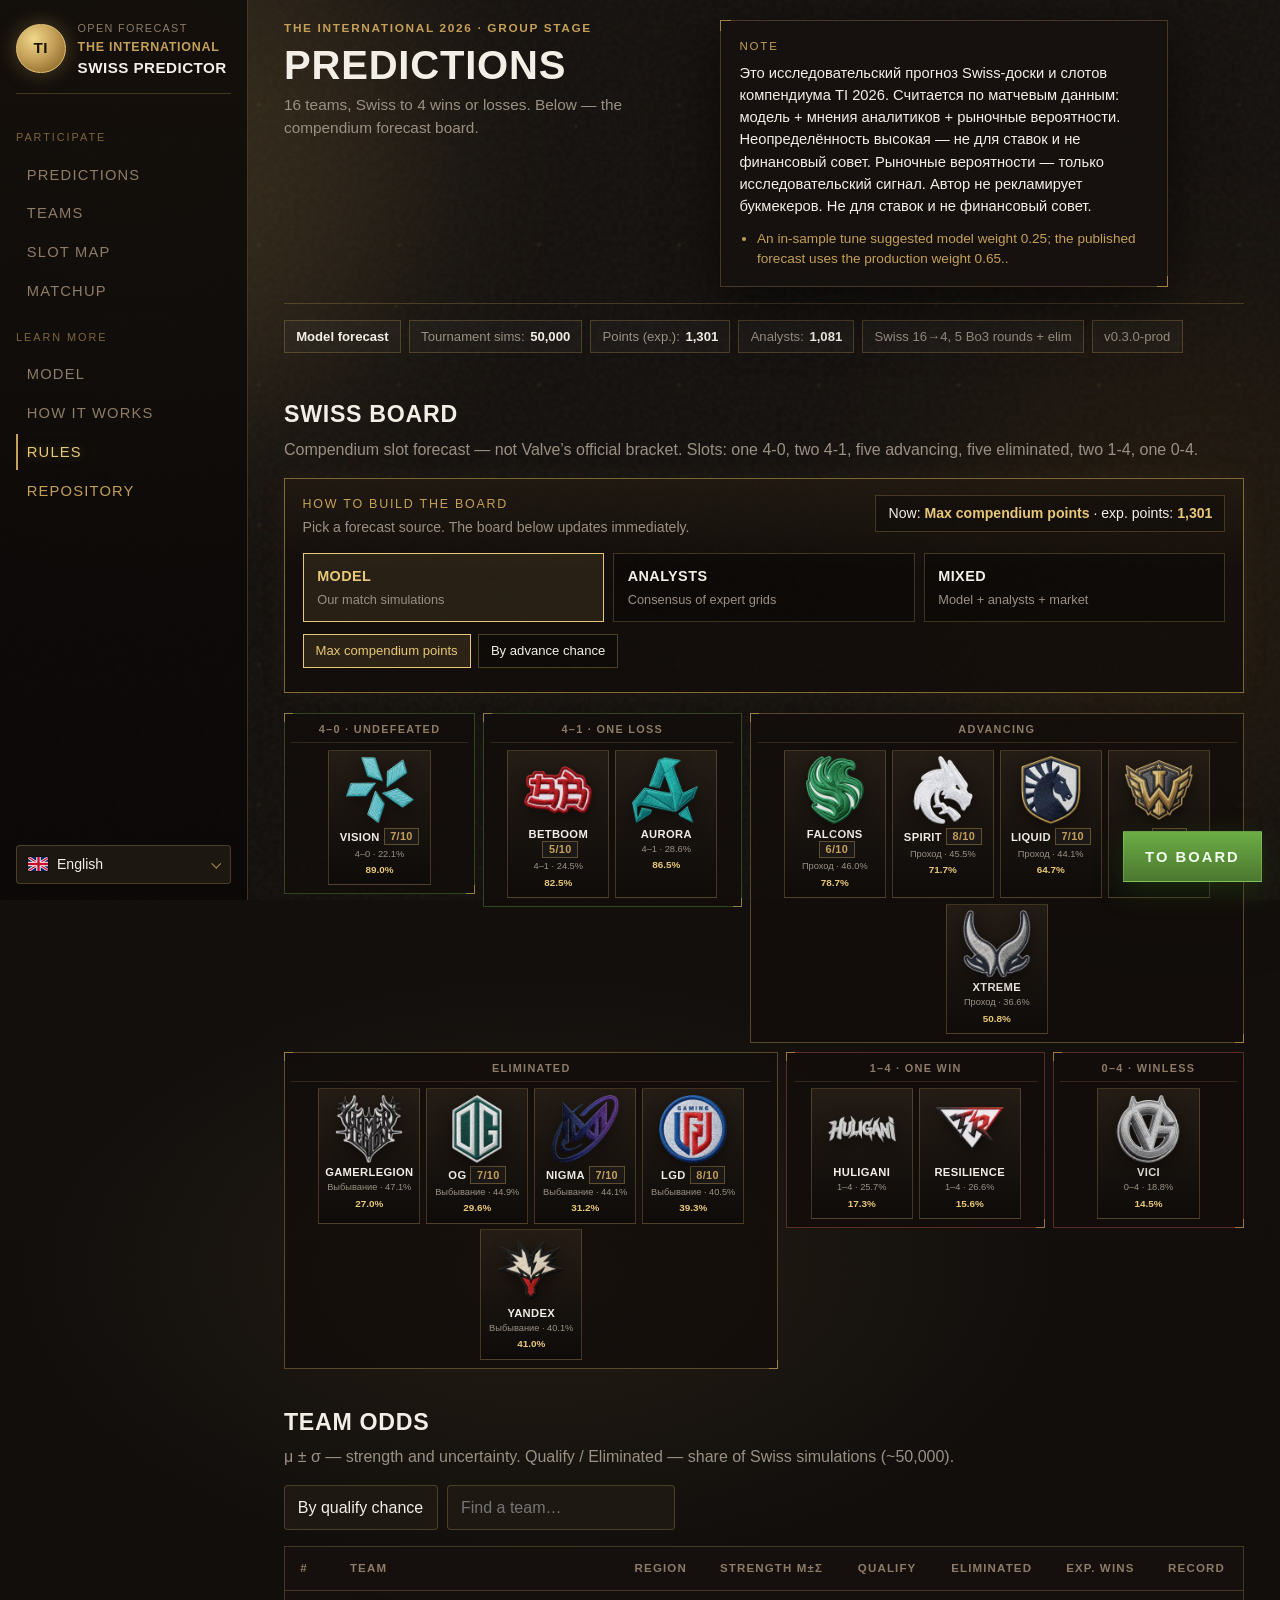
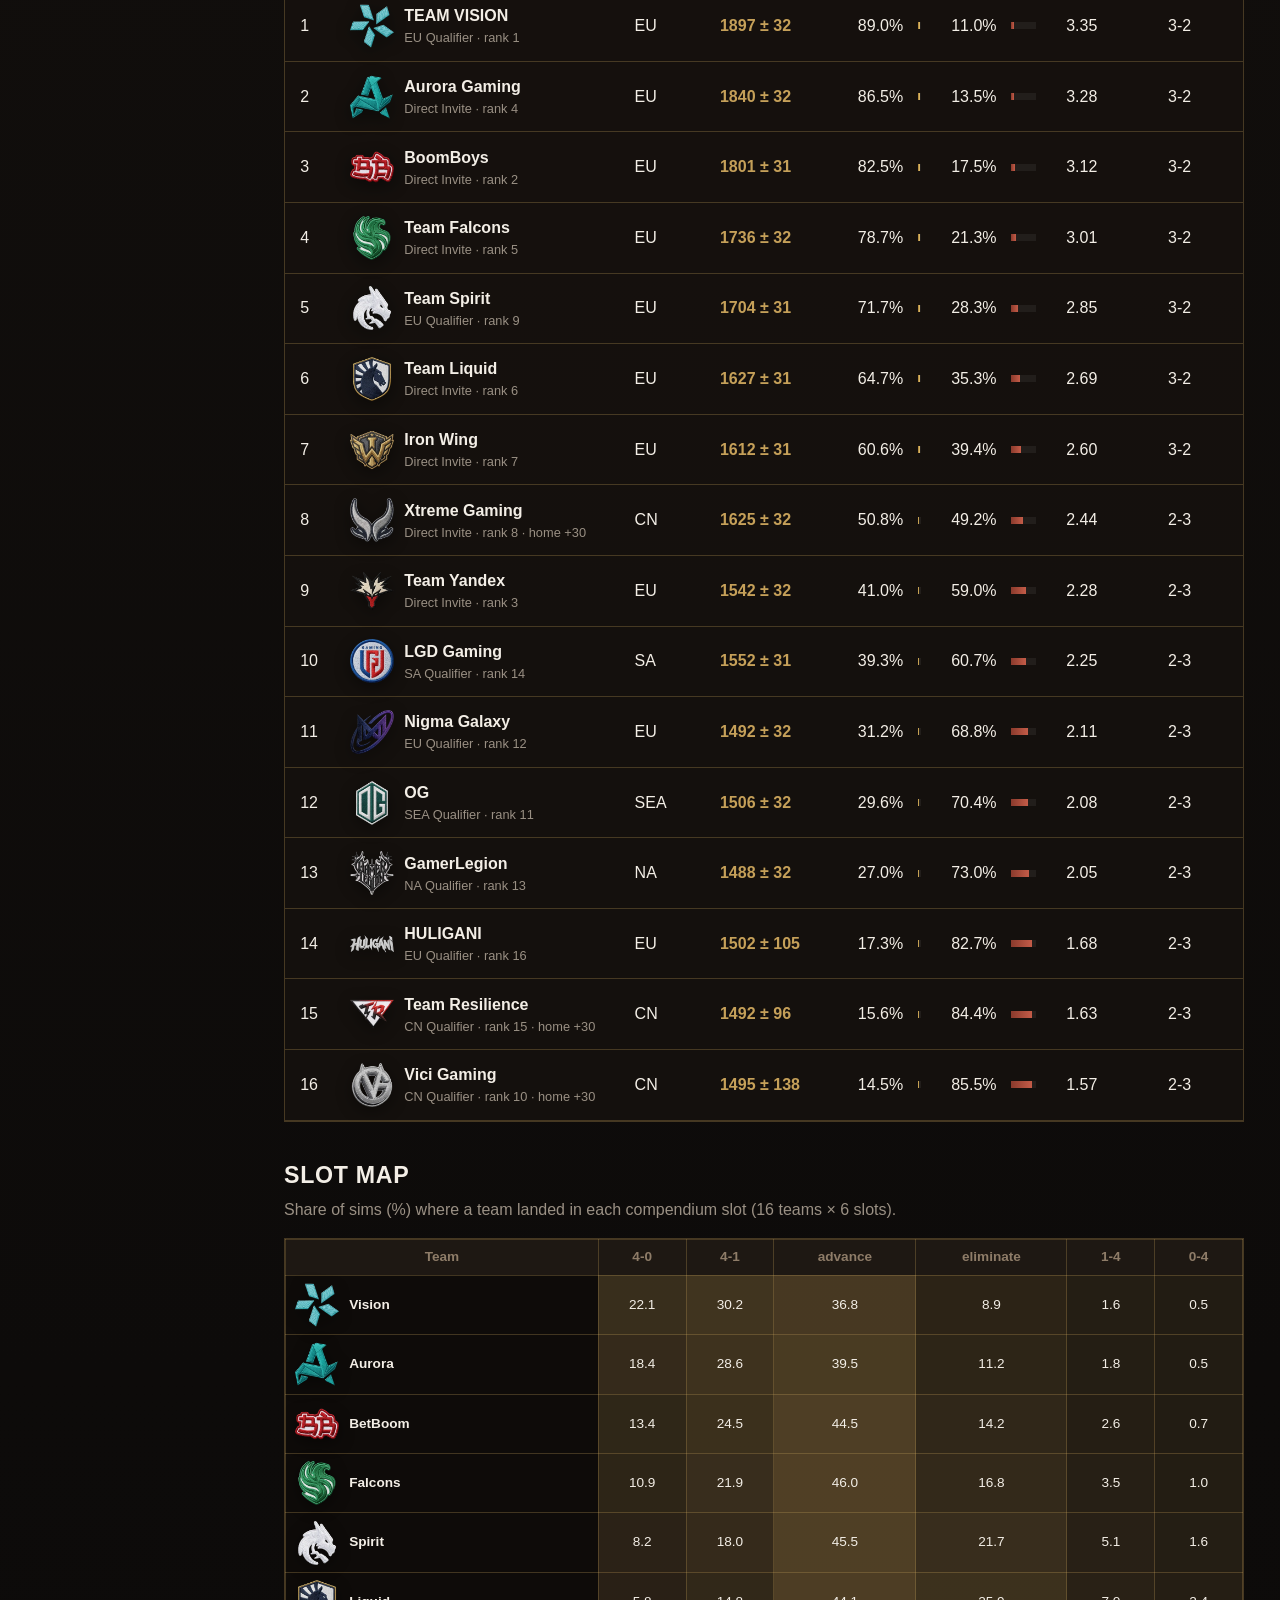
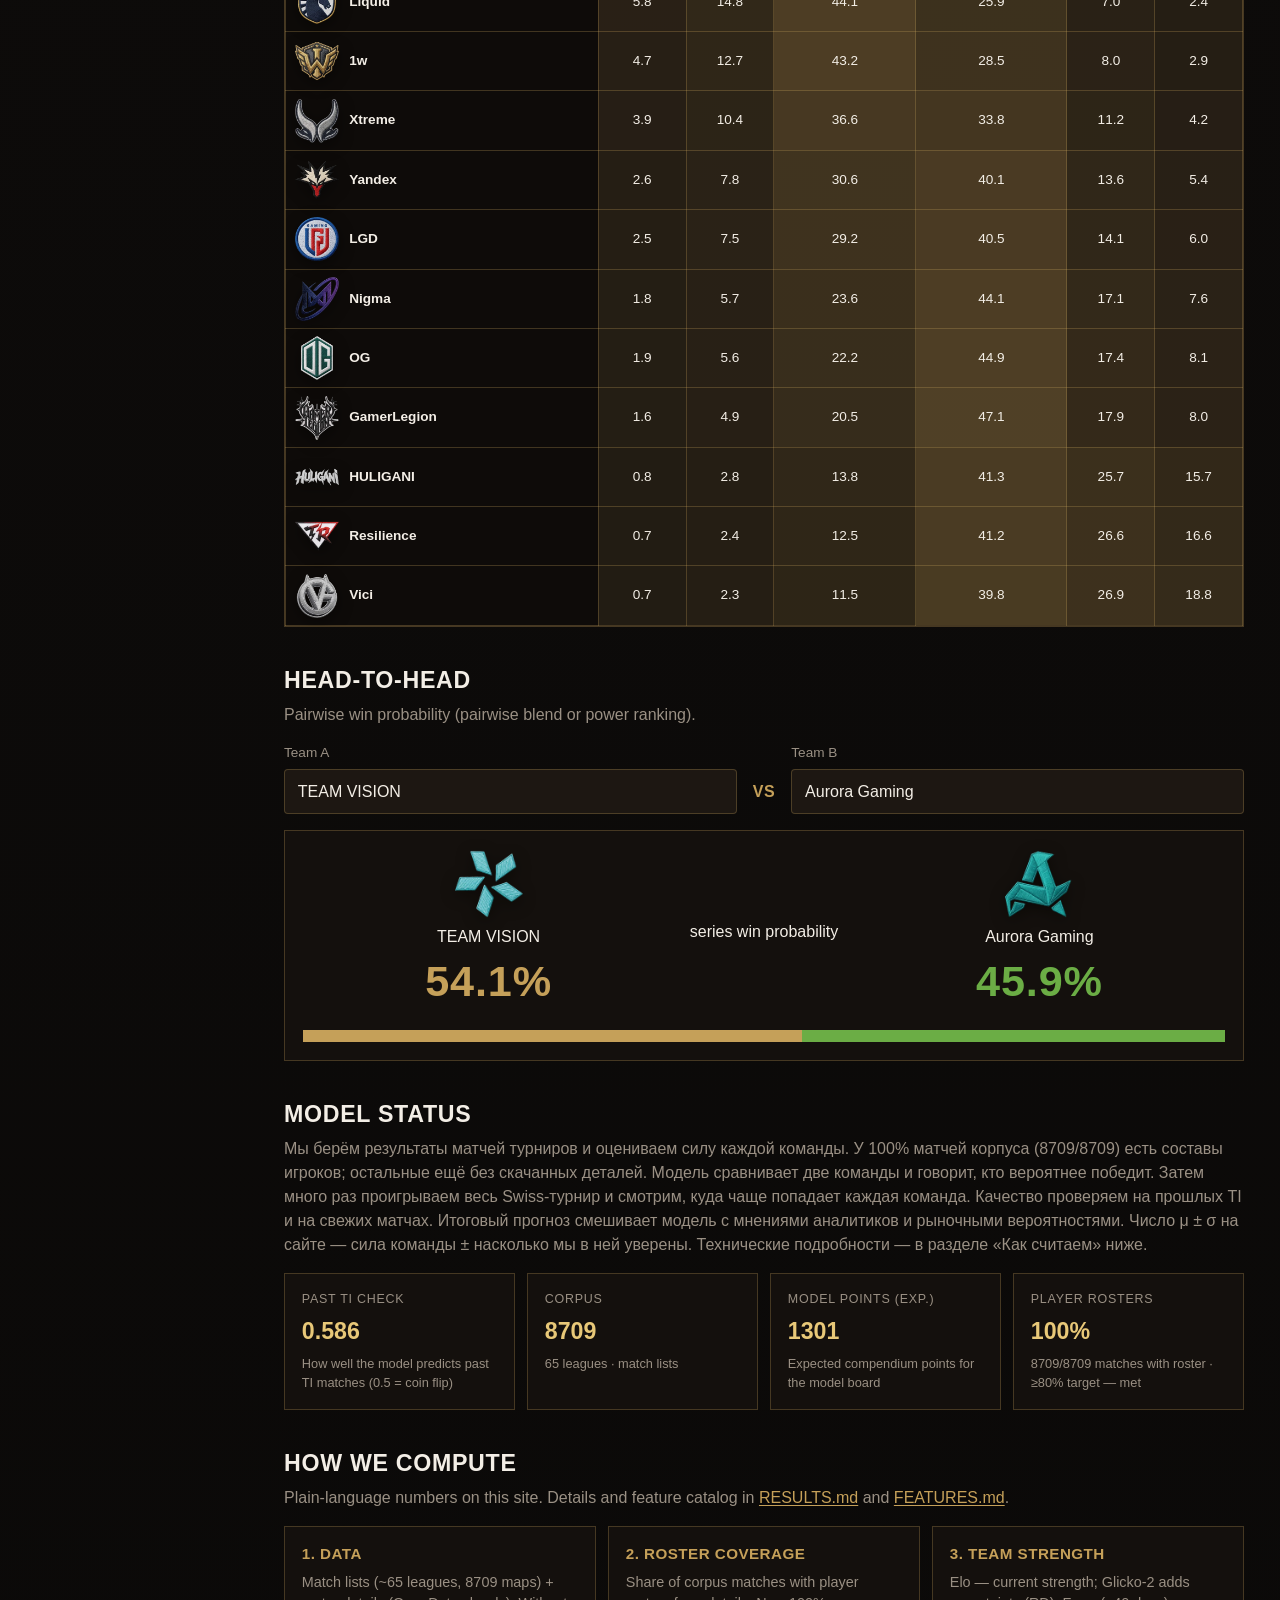
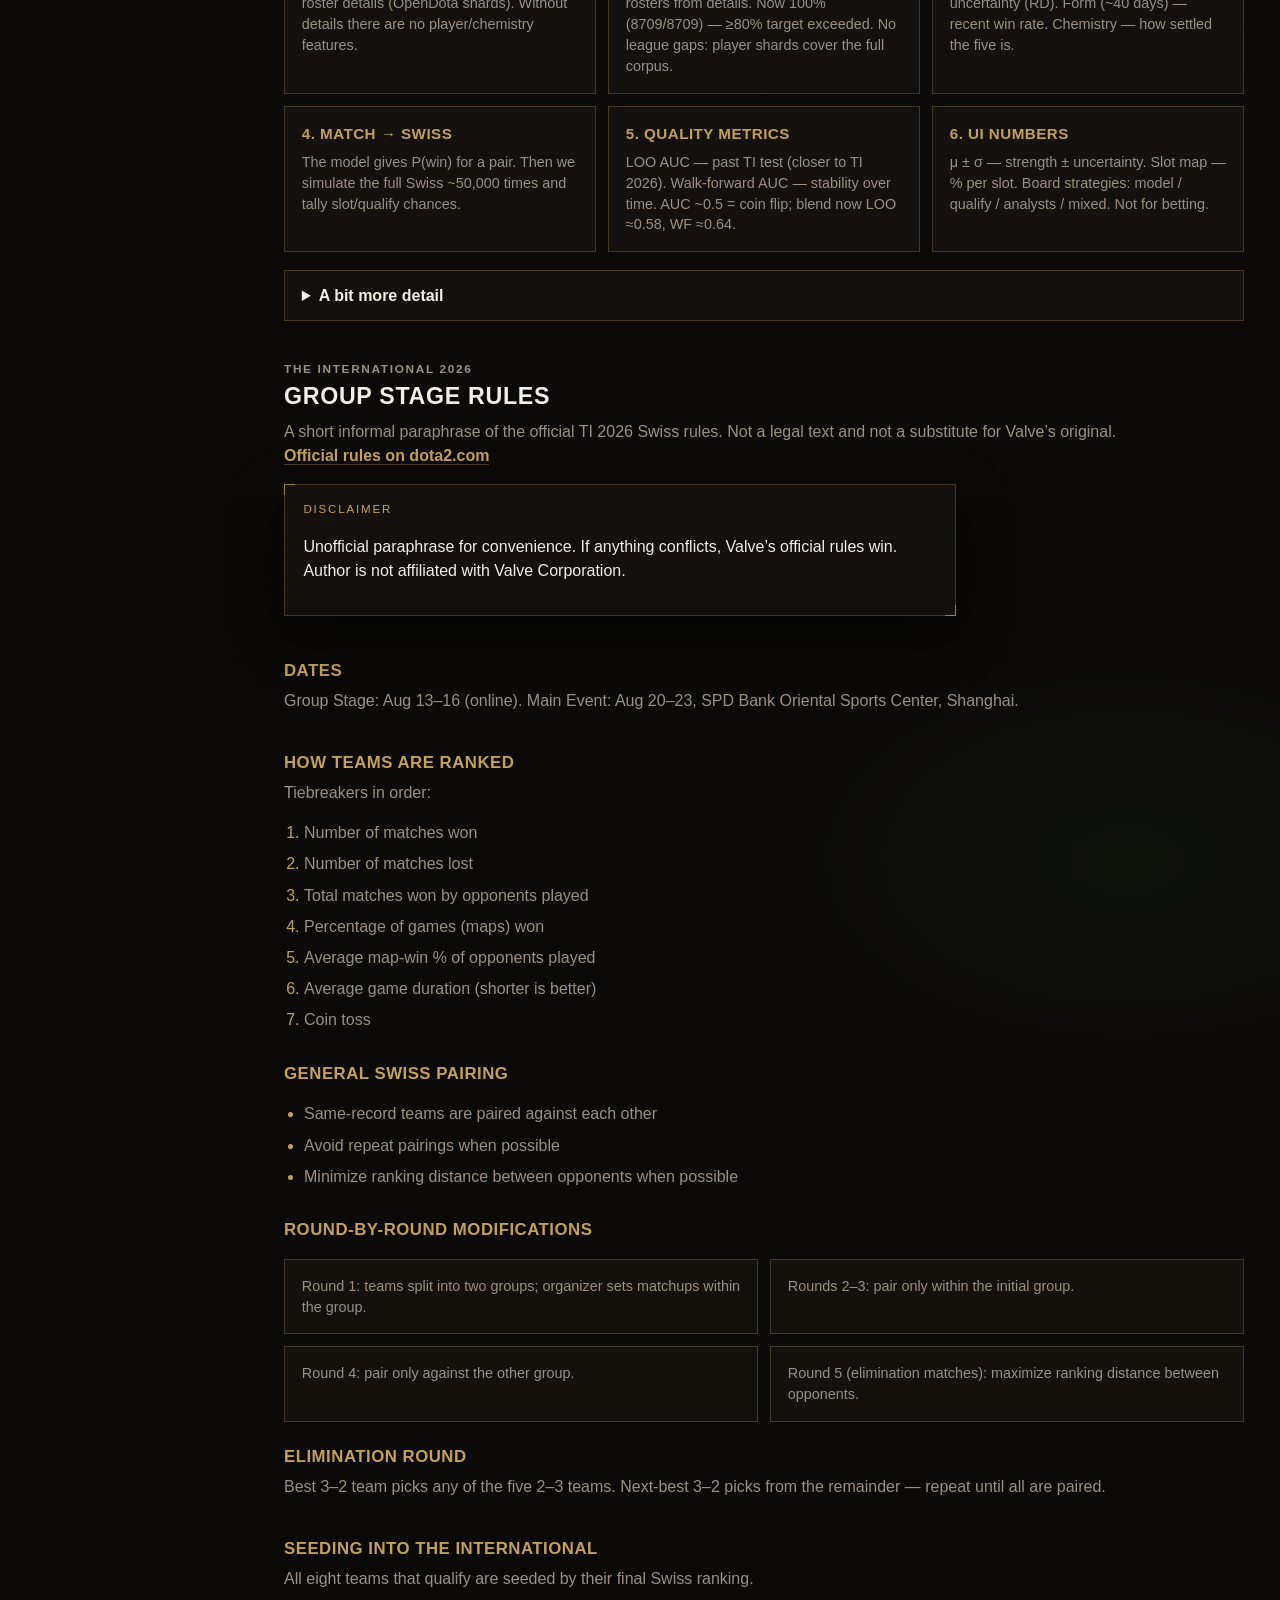
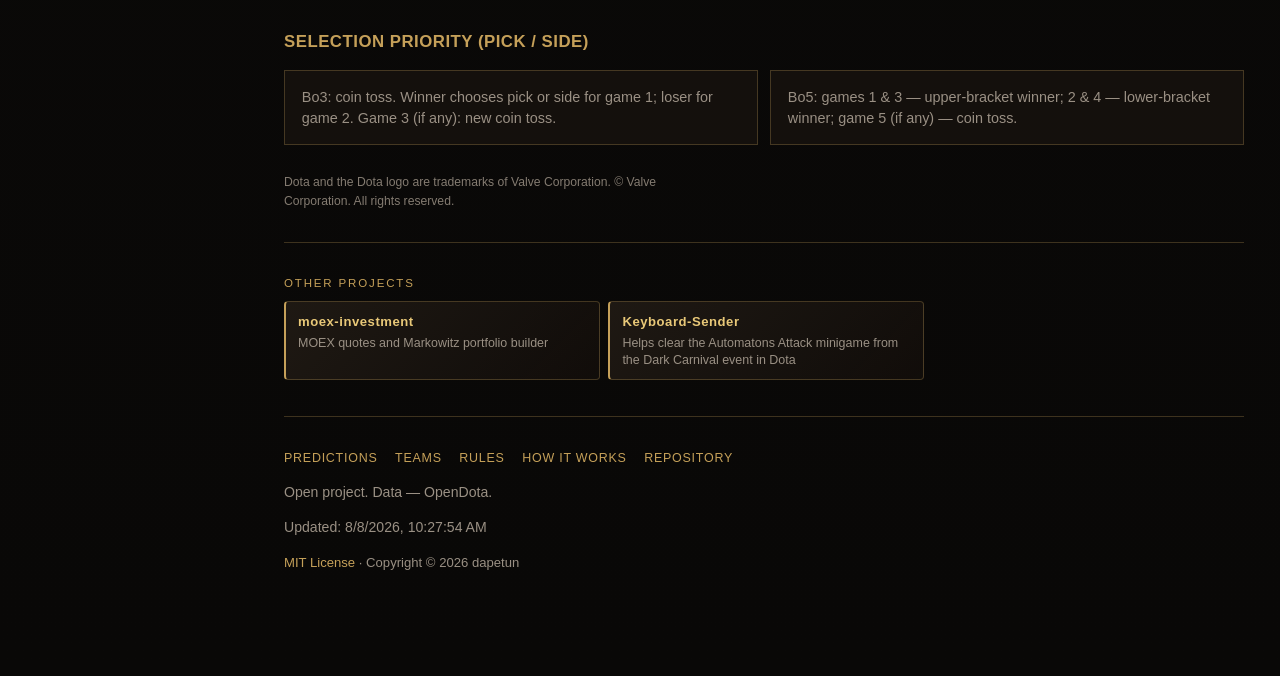
==== commit ce2e902b: "сводка: UI i18n/logos, market priors, hero meta и fusion" ====
--- a/docs/index.html
+++ b/docs/index.html
@@ -3,158 +3,432 @@
 <head>
   <meta charset="UTF-8" />
   <meta name="viewport" content="width=device-width, initial-scale=1" />
-  <title>TI 2026 Swiss Predictor</title>
-  <meta name="description" content="Открытый прогноз групповой стадии The International 2026" />
+  <title data-i18n="meta.title">TI 2026 · Прогноз Swiss</title>
+  <meta name="description" data-i18n="meta.description" content="Открытый прогноз групповой стадии The International 2026" />
   <!-- CSP hint: GitHub Pages cannot set HTTP CSP headers from static HTML alone.
        Tighten via Pages/custom headers when available. Fonts: Google Fonts CDN
-       (Instrument Sans + Syne); self-host to drop third-party if needed. -->
+       (Outfit + Source Sans 3); self-host to drop third-party if needed. -->
   <meta
     http-equiv="Content-Security-Policy"
     content="default-src 'self'; script-src 'self'; style-src 'self' 'unsafe-inline' https://fonts.googleapis.com; font-src 'self' https://fonts.gstatic.com; img-src 'self' data:; connect-src 'self'; base-uri 'self'; form-action 'self'"
   />
   <link rel="preconnect" href="https://fonts.googleapis.com" />
   <link rel="preconnect" href="https://fonts.gstatic.com" crossorigin />
-  <link href="https://fonts.googleapis.com/css2?family=Instrument+Sans:wght@400;500;600;700&family=Syne:wght@600;700;800&display=swap" rel="stylesheet" />
+  <link href="https://fonts.googleapis.com/css2?family=Outfit:wght@500;600;700&family=Source+Sans+3:wght@400;500;600;700&display=swap" rel="stylesheet" />
   <link rel="stylesheet" href="assets/css/style.css" />
 </head>
 <body>
-  <div class="noise" aria-hidden="true"></div>
-  <div class="glow glow-a" aria-hidden="true"></div>
-  <div class="glow glow-b" aria-hidden="true"></div>
-
-  <header class="site-header">
-    <div class="brand">
-      <span class="brand-mark">TI26</span>
-      <div>
-        <p class="brand-kicker">Open forecast</p>
-        <h1 class="brand-title">Swiss Predictor</h1>
-      </div>
-    </div>
-    <nav class="nav">
-      <a href="#board">Доска</a>
-      <a href="#standings">Шансы</a>
-      <a href="#heatmap">Heatmap</a>
-      <a href="#matchup">Матч</a>
-      <a href="#model">Модель</a>
-      <a class="nav-github" href="https://github.com/dapetun/dota-TI2026-predict" id="repo-link" rel="noopener noreferrer" target="_blank">Репозиторий</a>
-    </nav>
-  </header>
-
-  <main>
-    <section class="hero">
-      <div class="hero-copy">
-        <p class="eyebrow">The International 2026 · Group Stage</p>
-        <h2 class="hero-title">Кто проходит Swiss?</h2>
-        <p class="hero-lead" id="hero-lead">
-          16 команд, Swiss до 4 побед/поражений, затем Elimination Round. Ниже — прогнозная доска.
-        </p>
-        <div class="hero-meta" id="hero-meta"></div>
-        <p class="fallback-banner" id="fallback-banner" hidden></p>
-      </div>
-      <aside class="hero-card" id="disclaimer-card">
-        <p class="card-label">Важно</p>
-        <p id="disclaimer-text">Загрузка…</p>
-        <ul id="meta-warnings" class="meta-warnings" hidden></ul>
-      </aside>
-    </section>
-
-    <section class="section" id="board">
-      <div class="section-head row">
+  <div class="atmosphere" aria-hidden="true">
+    <div class="noise"></div>
+    <div class="glow glow-a"></div>
+    <div class="glow glow-b"></div>
+    <div class="embers"></div>
+  </div>
+
+  <div class="app-shell">
+    <aside class="sidebar" id="sidebar">
+      <a class="sidebar-brand" href="#board">
+        <span class="brand-aegis" aria-hidden="true">TI</span>
         <div>
-          <h3>Swiss board</h3>
-          <p>Слоты компендиума: 4–0×1, 4–1×2, проход×5, выбывание×5, 1–4×2, 0–4×1.</p>
+          <p class="brand-kicker" data-i18n="brand.kicker">Открытый прогноз</p>
+          <p class="brand-script">The International</p>
+          <h1 class="brand-title" data-i18n="brand.title">Прогноз Swiss</h1>
         </div>
-        <div class="controls">
-          <label class="sr-only" for="board-strategy">Стратегия доски</label>
-          <select id="board-strategy">
-            <option value="points_optimal">Model · points-optimal</option>
-            <option value="qualify_rank">Qualify-rank</option>
-            <option value="analyst_consensus">Analyst consensus</option>
-            <option value="fusion">Fusion model+analyst</option>
-          </select>
+      </a>
+
+      <p class="nav-group-label" data-i18n="nav.group.participate">Участвуйте</p>
+      <nav class="side-nav" aria-label="Primary">
+        <a href="#board" data-i18n="nav.board">Прогнозы</a>
+        <a href="#standings" data-i18n="nav.standings">Команды</a>
+        <a href="#heatmap" data-i18n="nav.heatmap">Карта слотов</a>
+        <a href="#matchup" data-i18n="nav.matchup">Матч</a>
+      </nav>
+
+      <p class="nav-group-label" data-i18n="nav.group.support">Подробнее</p>
+      <nav class="side-nav" aria-label="Secondary">
+        <a href="#model" data-i18n="nav.model">Модель</a>
+        <a href="#how" data-i18n="nav.how">Как считаем</a>
+        <a href="#rules" data-i18n="nav.rules">Правила</a>
+        <a class="nav-github" href="https://github.com/dapetun/dota-TI2026-predict" id="repo-link" rel="noopener noreferrer" target="_blank" data-i18n="nav.repo">Репозиторий</a>
+      </nav>
+
+      <div class="sidebar-foot">
+        <div class="lang-switch" id="lang-switcher">
+          <span class="sr-only" id="lang-switch-label" data-i18n="lang.label">Язык</span>
+          <button
+            type="button"
+            class="lang-switch-btn"
+            id="lang-switch-btn"
+            aria-haspopup="listbox"
+            aria-expanded="false"
+            aria-controls="lang-switch-list"
+            aria-labelledby="lang-switch-label"
+          >
+            <img class="lang-flag" id="lang-switch-flag" src="assets/img/flags/ru.svg" alt="" width="20" height="14" decoding="async" />
+            <span class="lang-switch-text" id="lang-switch-text">Русский</span>
+            <span class="lang-switch-chevron" aria-hidden="true"></span>
+          </button>
+          <ul class="lang-switch-list" id="lang-switch-list" role="listbox" hidden></ul>
         </div>
       </div>
-      <div class="board" id="swiss-board"></div>
-    </section>
-
-    <section class="section" id="standings">
-      <div class="section-head row">
-        <div>
-          <h3>Шансы команд</h3>
-          <p>Сортировка и быстрый поиск по таблице.</p>
+    </aside>
+
+    <div class="app-main">
+      <header class="topbar">
+        <div class="topbar-title-wrap">
+          <p class="eyebrow" data-i18n="hero.eyebrow">The International 2026 · Групповая стадия</p>
+          <h2 class="page-title" data-i18n="hero.title">Прогнозы</h2>
+          <p class="page-lead" id="hero-lead" data-i18n="hero.lead">
+            16 команд, Swiss до 4 побед или поражений. Ниже — прогнозная доска компендиума.
+          </p>
         </div>
-        <div class="controls">
-          <label class="sr-only" for="sort-by">Сортировка</label>
-          <select id="sort-by">
-            <option value="qualify">По шансу пройти</option>
-            <option value="power">По силе</option>
-            <option value="elim">По шансу вылететь</option>
-            <option value="alpha">A–Z</option>
-          </select>
-          <input id="search" type="search" placeholder="Найти команду…" />
-        </div>
-      </div>
-      <div class="table-wrap">
-        <table class="standings" id="standings-table">
-          <thead>
-            <tr>
-              <th>#</th>
-              <th>Команда</th>
-              <th>Регион</th>
-              <th>Сила μ±σ</th>
-              <th>Пройти</th>
-              <th>Вылететь</th>
-              <th>Ожид. побед</th>
-              <th>Рекорд</th>
-            </tr>
-          </thead>
-          <tbody></tbody>
-        </table>
-      </div>
-    </section>
-
-    <section class="section" id="heatmap">
-      <div class="section-head">
-        <h3>Slot heatmap</h3>
-        <p>Вероятности слотов компендиума 16×6 (в %).</p>
-      </div>
-      <div class="table-wrap heatmap-wrap">
-        <table class="heatmap" id="slot-heatmap"></table>
-      </div>
-    </section>
-
-    <section class="section" id="matchup">
-      <div class="section-head">
-        <h3>Кто кого</h3>
-        <p>Парная вероятность победы (blend pairwise или power ranking).</p>
-      </div>
-      <div class="matchup">
-        <div class="matchup-pick">
-          <label for="team-a">Команда A</label>
-          <select id="team-a"></select>
-        </div>
-        <div class="matchup-vs" aria-hidden="true">VS</div>
-        <div class="matchup-pick">
-          <label for="team-b">Команда B</label>
-          <select id="team-b"></select>
-        </div>
-      </div>
-      <div class="matchup-result" id="matchup-result"></div>
-    </section>
-
-    <section class="section" id="model">
-      <div class="section-head">
-        <h3>Состояние модели</h3>
-        <p id="methodology-text">XGBoost + CatBoost blend; Leave-One-TI-Out; сила μ±σ.</p>
-      </div>
-      <div class="metrics" id="metrics-grid"></div>
-    </section>
-  </main>
-
-  <footer class="site-footer">
-    <p>Открытый проект. Данные — OpenDota.</p>
-    <p id="footer-stamp"></p>
-  </footer>
+        <aside class="hero-card" id="disclaimer-card">
+          <p class="card-label" data-i18n="disclaimer.label">Важно</p>
+          <p id="disclaimer-text">Загрузка…</p>
+          <ul id="meta-warnings" class="meta-warnings" hidden></ul>
+        </aside>
+      </header>
+
+      <div class="hero-meta" id="hero-meta"></div>
+      <p class="fallback-banner" id="fallback-banner" hidden></p>
+
+      <main>
+        <section class="section section-board" id="board">
+          <div class="section-head">
+            <h3 data-i18n="board.title">Доска Swiss</h3>
+            <p data-i18n="board.lead">
+              Прогноз слотов компендиума — не официальная сетка Valve. Слоты: один 4-0, два 4-1, пять на проход, пять на выбывание, два 1-4, один 0-4.
+            </p>
+          </div>
+
+          <div class="mode-panel" id="mode-panel">
+            <div class="mode-panel-head">
+              <div>
+                <p class="mode-panel-label" data-i18n="mode.title">Как собрать доску</p>
+                <p class="mode-panel-help" data-i18n="mode.help">
+                  Выберите источник прогноза. Доска ниже перестроится сразу.
+                </p>
+              </div>
+              <p class="mode-current" id="mode-summary"></p>
+            </div>
+
+            <div class="mode-groups" id="mode-groups" role="tablist" aria-label="Board source"></div>
+            <div class="mode-variants" id="mode-variants"></div>
+
+            <label class="sr-only" for="board-strategy" data-i18n="board.strategy_label">Стратегия доски</label>
+            <select id="board-strategy" class="sr-only-select" tabindex="-1" aria-hidden="true">
+              <option value="points_optimal" data-i18n="strategy.points_optimal">Модель · максимум очков</option>
+              <option value="qualify_rank" data-i18n="strategy.qualify_rank">Модель · по шансу пройти</option>
+              <option value="analyst_consensus" data-i18n="strategy.analyst_consensus">Консенсус аналитиков</option>
+              <option value="fusion" data-i18n="strategy.fusion">Рекомендуемая смесь</option>
+              <option value="fusion_model_heavy" data-i18n="strategy.fusion_model_heavy">Больше доверять модели</option>
+              <option value="fusion_balanced" data-i18n="strategy.fusion_balanced">Баланс источников</option>
+              <option value="fusion_market_lean" data-i18n="strategy.fusion_market_lean">Больше доверять рынку</option>
+              <option value="fusion_analyst_lean" data-i18n="strategy.fusion_analyst_lean">Больше доверять аналитикам</option>
+            </select>
+
+            <div class="fusion-weights" id="fusion-weights" hidden>
+              <p class="fusion-weights-label" data-i18n="fusion.weights_label">Веса источников</p>
+              <p class="fusion-weights-help" id="fusion-weights-help" data-i18n="fusion.weights_help">
+                Готовые смеси и ползунки. Значения независимы и не обязаны давать в сумме 100 — при расчёте доли берутся пропорционально.
+              </p>
+              <div class="fusion-presets" id="fusion-presets"></div>
+              <details class="fusion-advanced">
+                <summary data-i18n="fusion.advanced">Тонкая настройка</summary>
+                <div class="fusion-sliders" id="fusion-sliders"></div>
+              </details>
+              <p class="fusion-score" id="fusion-score"></p>
+              <p class="market-disclaimer" id="market-disclaimer"></p>
+            </div>
+          </div>
+
+          <div class="board swiss-board" id="swiss-board"></div>
+        </section>
+
+        <section class="section" id="standings">
+          <div class="section-head row">
+            <div>
+              <h3 data-i18n="standings.title">Шансы команд</h3>
+              <p data-i18n="standings.lead"><strong>μ ± σ</strong> — оценка силы и неопределённости. «Пройти» / «Вылететь» — доля симуляций Swiss (~50&nbsp;000).</p>
+            </div>
+            <div class="controls">
+              <label class="sr-only" for="sort-by" data-i18n="standings.sort_label">Сортировка</label>
+              <select id="sort-by">
+                <option value="qualify" data-i18n="standings.sort.qualify">По шансу пройти</option>
+                <option value="power" data-i18n="standings.sort.power">По силе</option>
+                <option value="elim" data-i18n="standings.sort.elim">По шансу вылететь</option>
+                <option value="alpha" data-i18n="standings.sort.alpha">А–Я</option>
+              </select>
+              <input id="search" type="search" data-i18n-placeholder="standings.search" placeholder="Найти команду…" />
+            </div>
+          </div>
+          <div class="table-wrap">
+            <table class="standings" id="standings-table">
+              <thead>
+                <tr>
+                  <th data-i18n="standings.th.rank">#</th>
+                  <th data-i18n="standings.th.team">Команда</th>
+                  <th data-i18n="standings.th.region">Регион</th>
+                  <th data-i18n="standings.th.strength">Сила μ±σ</th>
+                  <th data-i18n="standings.th.qualify">Пройти</th>
+                  <th data-i18n="standings.th.elim">Вылететь</th>
+                  <th data-i18n="standings.th.wins">Ожид. побед</th>
+                  <th data-i18n="standings.th.record">Рекорд</th>
+                </tr>
+              </thead>
+              <tbody></tbody>
+            </table>
+          </div>
+        </section>
+
+        <section class="section" id="heatmap">
+          <div class="section-head">
+            <h3 data-i18n="heatmap.title">Карта слотов</h3>
+            <p data-i18n="heatmap.lead">Доля симуляций (%), где команда оказалась в каждом слоте компендиума (16 команд × 6 слотов).</p>
+          </div>
+          <div class="table-wrap heatmap-wrap">
+            <table class="heatmap" id="slot-heatmap"></table>
+          </div>
+        </section>
+
+        <section class="section" id="matchup">
+          <div class="section-head">
+            <h3 data-i18n="matchup.title">Кто кого</h3>
+            <p data-i18n="matchup.lead">Парная вероятность победы (смесь парных оценок или силовой рейтинг).</p>
+          </div>
+          <div class="matchup">
+            <div class="matchup-pick">
+              <label for="team-a" data-i18n="matchup.team_a">Команда A</label>
+              <select id="team-a"></select>
+            </div>
+            <div class="matchup-vs" aria-hidden="true">VS</div>
+            <div class="matchup-pick">
+              <label for="team-b" data-i18n="matchup.team_b">Команда B</label>
+              <select id="team-b"></select>
+            </div>
+          </div>
+          <div class="matchup-result" id="matchup-result"></div>
+        </section>
+
+        <section class="section" id="model">
+          <div class="section-head">
+            <h3 data-i18n="model.title">Состояние модели</h3>
+            <p id="methodology-text" data-i18n="model.lead_fallback">Смесь XGBoost + CatBoost; проверка Leave-One-TI-Out; сила μ±σ.</p>
+          </div>
+          <div class="metrics" id="metrics-grid"></div>
+        </section>
+
+        <section class="section" id="how">
+          <div class="section-head">
+            <h3 data-i18n="how.title">Как считаем</h3>
+            <p>
+              <span data-i18n="how.lead_before">Простыми словами — что за цифры на сайте и откуда они берутся. Детали и каталог признаков — в</span>
+              <a href="https://github.com/dapetun/dota-TI2026-predict/blob/prod/docs/RESULTS.md" rel="noopener noreferrer" target="_blank">RESULTS.md</a>
+              <span data-i18n="how.lead_and">и</span>
+              <a href="https://github.com/dapetun/dota-TI2026-predict/blob/prod/docs/FEATURES.md" rel="noopener noreferrer" target="_blank">FEATURES.md</a>.
+            </p>
+          </div>
+          <div class="how-grid">
+            <article class="how-card">
+              <h4 data-i18n="how.card1.title">1. Данные</h4>
+              <p data-i18n="how.card1.body">Списки матчей (~65 лиг, 8709 карт) + детали составов (осколки OpenDota). Без деталей нет признаков игроков и сыгранности.</p>
+            </article>
+            <article class="how-card">
+              <h4 data-i18n="how.card2.title">2. Покрытие составов</h4>
+              <p data-i18n="how.card2.body">Доля матчей корпуса, где есть состав игроков из деталей. Сейчас 100% (8709/8709) — цель ≥80% выполнена с запасом. Дыр по лигам нет: shards с players покрывают весь корпус.</p>
+            </article>
+            <article class="how-card">
+              <h4 data-i18n="how.card3.title">3. Сила команды</h4>
+              <p data-i18n="how.card3.body">Elo — текущая сила по результатам; Glicko-2 добавляет неопределённость (RD). Форма (~40 дней) — недавний процент побед. Сыгранность — насколько пятёрка сыграна вместе.</p>
+            </article>
+            <article class="how-card">
+              <h4 data-i18n="how.card4.title">4. Матч → Swiss</h4>
+              <p data-i18n="how.card4.body">Модель даёт P(победа) в паре. Затем ~50&nbsp;000 раз разыгрываем весь Swiss и считаем шансы слотов и прохода.</p>
+            </article>
+            <article class="how-card">
+              <h4 data-i18n="how.card5.title">5. Метрики качества</h4>
+              <p data-i18n="how.card5.body">LOO AUC — тест на прошлых TI (ближе к TI 2026). Walk-forward AUC — устойчивость во времени. AUC ~0.5 = монетка; у смеси сейчас LOO ≈0.58, WF ≈0.64.</p>
+            </article>
+            <article class="how-card">
+              <h4 data-i18n="how.card6.title">6. Числа в интерфейсе</h4>
+              <p data-i18n="how.card6.body">μ ± σ — сила ± неопределённость. Карта слотов — % слотов. Стратегии доски: модель / проход / аналитики / смешанный (разные веса источников). Не для ставок.</p>
+            </article>
+          </div>
+          <details class="how-details">
+            <summary data-i18n="how.details_summary">Чуть подробнее (для интересующихся)</summary>
+            <ul>
+              <li data-i18n="how.details_li1">Строка игрока: в деталях есть players[], account_id ≠ 0/None и известен team_id стороны.</li>
+              <li data-i18n="how.details_li2">Покрытие составов: 100% (8709/8709). Детали докачаны по всем лигам корпуса (DLS28/29, EWC 2026, TI14, ESL Birmingham, Wallachia S8, BLAST VI/VII и др.). Need download=0.</li>
+              <li data-i18n="how.details_li3">Полураспад выборки 210д × tier (TI/major/qual/online); форма ~40д; патч ≥7.41 ×1.25.</li>
+              <li data-i18n="how.details_li4">Смесь XGB+CatBoost с весами по LOO log-loss; в production может быть изотоническая калибровка.</li>
+              <li data-i18n="how.details_li5">Нечётный остаток в корзине рекорда Swiss получает bye без авто-победы (упрощение симуляции).</li>
+            </ul>
+          </details>
+        </section>
+
+        <section class="section rules-page" id="rules">
+          <div class="section-head">
+            <p class="eyebrow" data-i18n="rules.eyebrow">The International 2026</p>
+            <h3 data-i18n="rules.title">Правила групповой стадии</h3>
+            <p data-i18n="rules.lead">
+              Краткий вольный пересказ официальных правил Swiss для TI 2026. Это не юридический текст и не замена оригиналу Valve.
+            </p>
+            <p class="rules-official">
+              <a href="https://www.dota2.com/esports/ti15/tirules" rel="noopener noreferrer" target="_blank" data-i18n="rules.official_link">Официальные правила на dota2.com</a>
+            </p>
+          </div>
+
+          <aside class="hero-card rules-disclaimer-card">
+            <p class="card-label" data-i18n="rules.disclaimer_label">Дисклеймер</p>
+            <p data-i18n="rules.disclaimer">
+              Страница — неофициальный пересказ для удобства. При расхождениях верны только официальные правила Valve. Автор не связан с Valve Corporation.
+            </p>
+          </aside>
+
+          <div class="rules-section">
+            <div class="section-head">
+              <h4 data-i18n="rules.dates_title">Даты</h4>
+              <p data-i18n="rules.dates_body">
+                Групповая стадия: 13–16 августа (онлайн). Основной турнир: 20–23 августа, SPD Bank Oriental Sports Center, Шанхай.
+              </p>
+            </div>
+          </div>
+
+          <div class="rules-section">
+            <div class="section-head">
+              <h4 data-i18n="rules.rank_title">Как ранжируют команды</h4>
+              <p data-i18n="rules.rank_intro">Порядок критериев (сверху вниз):</p>
+            </div>
+            <ol class="rules-list">
+              <li data-i18n="rules.rank_1">Число выигранных матчей</li>
+              <li data-i18n="rules.rank_2">Число проигранных матчей</li>
+              <li data-i18n="rules.rank_3">Сумма побед соперников, с которыми играли</li>
+              <li data-i18n="rules.rank_4">Процент выигранных карт</li>
+              <li data-i18n="rules.rank_5">Средний процент побед карт у соперников</li>
+              <li data-i18n="rules.rank_6">Средняя длительность карты (короче — лучше)</li>
+              <li data-i18n="rules.rank_7">Жребий (монетка)</li>
+            </ol>
+          </div>
+
+          <div class="rules-section">
+            <div class="section-head">
+              <h4 data-i18n="rules.pair_title">Общие правила пар Swiss</h4>
+            </div>
+            <ul class="rules-list rules-bullets">
+              <li data-i18n="rules.pair_1">Команды с одинаковым рекордом ставят друг против друга</li>
+              <li data-i18n="rules.pair_2">Повторных пар избегают, когда можно</li>
+              <li data-i18n="rules.pair_3">Стараются минимизировать разрыв в рейтинге между соперниками</li>
+            </ul>
+          </div>
+
+          <div class="rules-section">
+            <div class="section-head">
+              <h4 data-i18n="rules.round_title">Особенности по раундам</h4>
+            </div>
+            <div class="how-grid rules-grid">
+              <article class="how-card">
+                <p data-i18n="rules.round_1">Раунд 1: команды делят на две группы; пары задаёт организатор внутри группы.</p>
+              </article>
+              <article class="how-card">
+                <p data-i18n="rules.round_2">Раунды 2–3: пары только внутри исходной группы.</p>
+              </article>
+              <article class="how-card">
+                <p data-i18n="rules.round_3">Раунд 4: пары только с командами из другой группы.</p>
+              </article>
+              <article class="how-card">
+                <p data-i18n="rules.round_4">Раунд 5 (матчи на выбывание): стараются максимизировать разрыв в рейтинге между соперниками.</p>
+              </article>
+            </div>
+          </div>
+
+          <div class="rules-section">
+            <div class="section-head">
+              <h4 data-i18n="rules.elim_title">Раунд на выбывание</h4>
+              <p data-i18n="rules.elim_body">
+                Лучшая команда 3–2 выбирает любого из пяти соперников 2–3. Следующая по рейтингу 3–2 выбирает из оставшихся — и так далее, пока все не получат пару.
+              </p>
+            </div>
+          </div>
+
+          <div class="rules-section">
+            <div class="section-head">
+              <h4 data-i18n="rules.seed_title">Посев на основной турнир</h4>
+              <p data-i18n="rules.seed_body">
+                Все восемь команд, прошедшие в The International, получают посев по итоговому рейтингу Swiss.
+              </p>
+            </div>
+          </div>
+
+          <div class="rules-section">
+            <div class="section-head">
+              <h4 data-i18n="rules.pick_title">Приоритет выбора (пик / сторона)</h4>
+            </div>
+            <div class="how-grid rules-grid">
+              <article class="how-card">
+                <p data-i18n="rules.pick_bo3">
+                  Bo3: жребий. Победитель выбирает пик или сторону в 1-й карте; проигравший — во 2-й. На 3-й (если есть) — новый жребий.
+                </p>
+              </article>
+              <article class="how-card">
+                <p data-i18n="rules.pick_bo5">
+                  Bo5: 1-я и 3-я — победитель верхней сетки; 2-я и 4-я — победитель нижней; 5-я (если есть) — жребий.
+                </p>
+              </article>
+            </div>
+          </div>
+
+          <p class="rules-trademark" data-i18n="rules.trademark">
+            Dota и логотип Dota — товарные знаки Valve Corporation. © Valve Corporation. Все права защищены.
+          </p>
+        </section>
+
+        <section class="section other-projects-section" aria-labelledby="other-projects-title">
+          <div class="other-projects">
+            <p class="other-projects-label" id="other-projects-title" data-i18n="projects.title">Другие проекты</p>
+            <div class="other-projects-grid">
+              <a
+                class="project-banner"
+                href="https://github.com/dapetun/moex-investment"
+                rel="noopener noreferrer"
+                target="_blank"
+              >
+                <span class="project-banner-name">moex-investment</span>
+                <span class="project-banner-desc" data-i18n="projects.moex.desc">Котировки Мосбиржи и портфель по Марковицу</span>
+              </a>
+              <a
+                class="project-banner"
+                href="https://github.com/dapetun/Keyboard-Sender"
+                rel="noopener noreferrer"
+                target="_blank"
+              >
+                <span class="project-banner-name">Keyboard-Sender</span>
+                <span class="project-banner-desc" data-i18n="projects.keyboard.desc">Помогает пройти мини-игру «Атака автоматонов» из ивента «Тёмный карнавал» в Dota</span>
+              </a>
+            </div>
+          </div>
+        </section>
+      </main>
+
+      <footer class="site-footer">
+        <nav class="footer-nav" aria-label="Footer">
+          <a href="#board" data-i18n="nav.board">Прогнозы</a>
+          <a href="#standings" data-i18n="nav.standings">Команды</a>
+          <a href="#rules" data-i18n="nav.rules">Правила</a>
+          <a href="#how" data-i18n="nav.how">Как считаем</a>
+          <a href="https://github.com/dapetun/dota-TI2026-predict" rel="noopener noreferrer" target="_blank" data-i18n="nav.repo">Репозиторий</a>
+        </nav>
+
+        <p data-i18n="footer.open">Открытый проект. Данные — OpenDota.</p>
+        <p id="footer-stamp"></p>
+        <p class="license-line">
+          <a href="https://github.com/dapetun/dota-TI2026-predict/blob/prod/LICENSE" rel="noopener noreferrer" target="_blank" data-i18n="footer.license">Лицензия MIT</a>
+          · Copyright © 2026 dapetun
+        </p>
+      </footer>
+    </div>
+  </div>
+
+  <a class="cta-play" href="#board" data-i18n="cta.board">К доске</a>
 
   <script src="assets/js/app.js" type="module"></script>
 </body>
--- a/docs/assets/css/style.css
+++ b/docs/assets/css/style.css
@@ -1,19 +1,29 @@
 :root {
-  --bg: #0c0f12;
-  --bg-elev: #14191f;
-  --bg-soft: #1a222b;
-  --line: rgba(232, 214, 176, 0.14);
-  --text: #f3eee4;
-  --muted: #9aa3ad;
-  --gold: #e2b357;
-  --gold-soft: #c9973d;
-  --teal: #4ecdc4;
-  --danger: #e07a5f;
-  --ok: #7dcf8a;
-  --shadow: 0 24px 60px rgba(0, 0, 0, 0.45);
-  --radius: 18px;
-  --font: "Instrument Sans", system-ui, sans-serif;
-  --display: "Syne", "Instrument Sans", sans-serif;
+  --bg: #0d0b0a;
+  --bg-elev: rgba(22, 18, 14, 0.88);
+  --bg-soft: rgba(32, 26, 20, 0.92);
+  --bg-panel: rgba(18, 14, 11, 0.78);
+  --line: rgba(197, 160, 89, 0.28);
+  --line-strong: rgba(212, 175, 87, 0.55);
+  --text: #f3eee6;
+  --muted: #9a9084;
+  --muted-gold: #8e7c68;
+  --gold: #c5a059;
+  --gold-bright: #e8c878;
+  --gold-soft: #a67c2e;
+  --bronze: #7d653f;
+  --teal: #6bad45;
+  --cta: #4c782f;
+  --cta-hi: #6bad45;
+  --danger: #c45c48;
+  --ok: #6bad45;
+  --warn: #c5a059;
+  --shadow: 0 18px 48px rgba(0, 0, 0, 0.55);
+  --radius: 4px;
+  --font: "Source Sans 3", "Segoe UI", sans-serif;
+  /* Clean geometric display — TI Predictions-style caps, not flared fantasy serif */
+  --display: "Outfit", "Segoe UI", sans-serif;
+  --sidebar-w: 15.5rem;
 }
 
 * { box-sizing: border-box; }
@@ -24,201 +34,389 @@
   font-family: var(--font);
   color: var(--text);
   background:
-    radial-gradient(1200px 600px at 10% -10%, rgba(226, 179, 87, 0.12), transparent 55%),
-    radial-gradient(900px 500px at 90% 0%, rgba(78, 205, 196, 0.08), transparent 50%),
-    linear-gradient(180deg, #10151a 0%, var(--bg) 40%, #090b0e 100%);
+    radial-gradient(900px 520px at 42% 18%, rgba(197, 160, 89, 0.1), transparent 58%),
+    radial-gradient(700px 420px at 88% 80%, rgba(76, 120, 47, 0.07), transparent 50%),
+    linear-gradient(180deg, #15110e 0%, var(--bg) 42%, #090807 100%);
   line-height: 1.5;
 }
 
-.noise {
+.atmosphere {
   pointer-events: none;
   position: fixed;
   inset: 0;
-  opacity: 0.04;
+  z-index: 0;
+}
+.noise {
+  position: absolute;
+  inset: 0;
+  opacity: 0.045;
   background-image: url("data:image/svg+xml,%3Csvg viewBox='0 0 200 200' xmlns='http://www.w3.org/2000/svg'%3E%3Cfilter id='n'%3E%3CfeTurbulence type='fractalNoise' baseFrequency='0.85' numOctaves='3' stitchTiles='stitch'/%3E%3C/filter%3E%3Crect width='100%25' height='100%25' filter='url(%23n)'/%3E%3C/svg%3E");
-  z-index: 0;
 }
 .glow {
-  pointer-events: none;
-  position: fixed;
-  width: 40vw;
-  height: 40vw;
+  position: absolute;
+  width: 42vw;
+  height: 42vw;
   border-radius: 50%;
-  filter: blur(80px);
-  opacity: 0.18;
-  z-index: 0;
-}
-.glow-a { top: -10%; left: -8%; background: #e2b357; animation: drift 14s ease-in-out infinite; }
-.glow-b { bottom: 10%; right: -12%; background: #4ecdc4; animation: drift 18s ease-in-out infinite reverse; }
+  filter: blur(90px);
+  opacity: 0.16;
+}
+.glow-a { top: -12%; left: -10%; background: #c5a059; animation: drift 16s ease-in-out infinite; }
+.glow-b { bottom: 8%; right: -14%; background: #5a3d18; animation: drift 20s ease-in-out infinite reverse; }
+.embers {
+  position: absolute;
+  inset: 0;
+  background-image:
+    radial-gradient(circle at 20% 70%, rgba(232, 200, 120, 0.12) 0 1px, transparent 2px),
+    radial-gradient(circle at 70% 40%, rgba(232, 200, 120, 0.08) 0 1px, transparent 2px),
+    radial-gradient(circle at 85% 75%, rgba(232, 200, 120, 0.1) 0 1.5px, transparent 3px);
+  background-size: 180px 180px, 240px 240px, 140px 140px;
+  opacity: 0.55;
+  animation: ember-drift 28s linear infinite;
+}
 
 @keyframes drift {
   0%, 100% { transform: translate(0, 0) scale(1); }
-  50% { transform: translate(4%, -3%) scale(1.08); }
-}
-
-.site-header, main, .site-footer {
+  50% { transform: translate(3%, -2%) scale(1.06); }
+}
+@keyframes ember-drift {
+  from { background-position: 0 0, 0 0, 0 0; }
+  to { background-position: 40px -60px, -30px 50px, 20px -40px; }
+}
+@keyframes rise {
+  from { opacity: 0; transform: translateY(12px); }
+  to { opacity: 1; transform: translateY(0); }
+}
+@keyframes gold-pulse {
+  0%, 100% { box-shadow: 0 0 0 0 rgba(197, 160, 89, 0); }
+  50% { box-shadow: 0 0 18px rgba(197, 160, 89, 0.22); }
+}
+
+.app-shell {
   position: relative;
   z-index: 1;
-  width: min(1120px, calc(100% - 2rem));
-  margin-inline: auto;
-}
-
-.site-header {
-  display: flex;
+  display: grid;
+  grid-template-columns: var(--sidebar-w) minmax(0, 1fr);
+  min-height: 100vh;
+}
+
+.sidebar {
+  position: sticky;
+  top: 0;
+  align-self: start;
+  height: 100vh;
+  padding: 1.25rem 1rem 1rem;
+  border-right: 1px solid var(--line);
+  background: linear-gradient(180deg, rgba(18, 14, 11, 0.94), rgba(10, 8, 7, 0.9));
+  display: flex;
+  flex-direction: column;
+  gap: 0.35rem;
+  overflow-y: auto;
+}
+.sidebar-brand {
+  display: flex;
+  gap: 0.75rem;
   align-items: center;
-  justify-content: space-between;
-  gap: 1rem;
-  padding: 1.25rem 0 0.5rem;
-}
-
-.brand { display: flex; gap: 0.9rem; align-items: center; }
-.brand-mark {
+  text-decoration: none;
+  color: inherit;
+  margin-bottom: 1rem;
+  padding-bottom: 1rem;
+  border-bottom: 1px solid var(--line);
+}
+.brand-aegis {
+  flex-shrink: 0;
+  width: 3.1rem;
+  height: 3.1rem;
   display: grid;
   place-items: center;
-  width: 3rem;
-  height: 3rem;
-  border-radius: 14px;
-  background: linear-gradient(145deg, var(--gold), #8a5a16);
+  border-radius: 50%;
+  font-family: var(--display);
+  font-weight: 700;
+  font-size: 0.95rem;
+  letter-spacing: 0.04em;
   color: #1a1206;
-  font-family: var(--display);
-  font-weight: 800;
-  letter-spacing: 0.02em;
-  box-shadow: 0 8px 24px rgba(226, 179, 87, 0.25);
+  background:
+    radial-gradient(circle at 35% 30%, #f0d78a, #c5a059 45%, #7a5618 100%);
+  border: 1px solid var(--gold-bright);
+  box-shadow: 0 0 20px rgba(197, 160, 89, 0.35);
 }
 .brand-kicker {
   margin: 0;
-  font-size: 0.75rem;
-  letter-spacing: 0.14em;
-  text-transform: uppercase;
-  color: var(--muted);
-}
-.brand-title {
-  margin: 0;
+  font-size: 0.68rem;
+  letter-spacing: 0.12em;
+  text-transform: uppercase;
+  color: var(--muted-gold);
+}
+.brand-script {
+  margin: 0.1rem 0 0;
   font-family: var(--display);
-  font-size: 1.35rem;
-  font-weight: 700;
-  letter-spacing: -0.02em;
-}
-
-.nav {
-  display: flex;
-  flex-wrap: wrap;
-  gap: 0.75rem 1rem;
-  align-items: center;
-}
-.nav a {
-  color: var(--muted);
-  text-decoration: none;
-  font-size: 0.95rem;
-  transition: color 0.2s ease;
-}
-.nav a:hover { color: var(--text); }
-.nav-github {
-  padding: 0.45rem 0.85rem;
-  border: 1px solid var(--line);
-  border-radius: 999px;
-  color: var(--gold) !important;
-}
-
-.hero {
-  display: grid;
-  grid-template-columns: 1.4fr 0.9fr;
-  gap: 1.5rem;
-  padding: 2.5rem 0 1rem;
-  align-items: end;
-}
-.eyebrow {
-  margin: 0 0 0.75rem;
-  color: var(--teal);
-  letter-spacing: 0.12em;
-  text-transform: uppercase;
   font-size: 0.78rem;
   font-weight: 600;
-}
-.hero-title {
-  margin: 0 0 0.75rem;
+  color: var(--gold);
+  letter-spacing: 0.06em;
+  text-transform: uppercase;
+}
+.brand-title {
+  margin: 0.12rem 0 0;
   font-family: var(--display);
-  font-size: clamp(2.4rem, 6vw, 4.2rem);
-  line-height: 0.95;
-  letter-spacing: -0.04em;
-  max-width: 10ch;
-  animation: rise 0.8s ease both;
-}
-.hero-lead {
+  font-size: 0.95rem;
+  font-weight: 700;
+  letter-spacing: 0.03em;
+  text-transform: uppercase;
+  color: var(--text);
+  line-height: 1.2;
+}
+
+.nav-group-label {
+  margin: 0.85rem 0 0.35rem;
+  font-size: 0.68rem;
+  letter-spacing: 0.18em;
+  text-transform: uppercase;
+  color: var(--bronze);
+}
+.side-nav {
+  display: flex;
+  flex-direction: column;
+  gap: 0.15rem;
+}
+.side-nav a {
+  color: var(--muted-gold);
+  text-decoration: none;
+  font-size: 0.92rem;
+  letter-spacing: 0.08em;
+  text-transform: uppercase;
+  padding: 0.45rem 0.55rem;
+  border-left: 2px solid transparent;
+  transition: color 0.2s ease, border-color 0.2s ease, background 0.2s ease;
+}
+.side-nav a:hover {
+  color: var(--gold-bright);
+  background: rgba(197, 160, 89, 0.06);
+}
+.side-nav a.is-active,
+.side-nav a[aria-current="page"] {
+  color: var(--gold-bright);
+  border-left-color: var(--gold);
+  text-shadow: 0 0 12px rgba(232, 200, 120, 0.35);
+}
+.nav-github { color: var(--gold) !important; }
+
+.sidebar-foot { margin-top: auto; padding-top: 1rem; }
+.lang-switch {
+  position: relative;
+  display: block;
+  width: 100%;
+}
+.lang-switch-btn {
+  display: flex;
+  align-items: center;
+  gap: 0.55rem;
+  width: 100%;
+  background: var(--bg-soft);
+  color: var(--text);
+  border: 1px solid var(--line);
+  border-radius: var(--radius);
+  padding: 0.5rem 0.7rem;
+  font: inherit;
+  font-size: 0.88rem;
+  cursor: pointer;
+  transition: border-color 0.2s ease, box-shadow 0.2s ease;
+}
+.lang-switch-btn:hover,
+.lang-switch-btn:focus-visible,
+.lang-switch.is-open .lang-switch-btn {
+  border-color: var(--gold);
+  box-shadow: 0 0 0 1px rgba(197, 160, 89, 0.25);
+  outline: none;
+}
+.lang-flag {
+  flex: 0 0 auto;
+  width: 1.25rem;
+  height: 0.875rem;
+  object-fit: cover;
+  border-radius: 2px;
+  box-shadow: 0 0 0 1px rgba(0, 0, 0, 0.35);
+}
+.lang-switch-text {
+  flex: 1 1 auto;
+  text-align: left;
+  min-width: 0;
+}
+.lang-switch-chevron {
+  flex: 0 0 auto;
+  width: 0.45rem;
+  height: 0.45rem;
+  border-right: 1.5px solid var(--gold);
+  border-bottom: 1.5px solid var(--gold);
+  transform: rotate(45deg) translateY(-1px);
+  opacity: 0.85;
+  transition: transform 0.15s ease;
+}
+.lang-switch.is-open .lang-switch-chevron {
+  transform: rotate(225deg) translateY(-1px);
+}
+.lang-switch-list {
+  position: absolute;
+  left: 0;
+  right: 0;
+  bottom: calc(100% + 0.35rem);
+  z-index: 40;
   margin: 0;
-  max-width: 38ch;
-  color: var(--muted);
-  font-size: 1.05rem;
-  animation: rise 0.9s ease 0.08s both;
-}
+  padding: 0.3rem;
+  list-style: none;
+  background: var(--bg-elev);
+  border: 1px solid var(--line-strong);
+  border-radius: var(--radius);
+  box-shadow: var(--shadow);
+}
+.lang-switch-list[hidden] { display: none; }
+.lang-switch-option {
+  display: flex;
+  align-items: center;
+  gap: 0.55rem;
+  width: 100%;
+  padding: 0.45rem 0.55rem;
+  border: 0;
+  border-radius: 3px;
+  background: transparent;
+  color: var(--text);
+  font: inherit;
+  font-size: 0.88rem;
+  text-align: left;
+  cursor: pointer;
+}
+.lang-switch-option:hover,
+.lang-switch-option:focus-visible {
+  background: rgba(197, 160, 89, 0.14);
+  outline: none;
+}
+.lang-switch-option[aria-selected="true"] {
+  color: var(--gold-bright);
+  background: rgba(197, 160, 89, 0.18);
+}
+
+.app-main {
+  min-width: 0;
+  padding: 1.25rem clamp(1rem, 3vw, 2.25rem) 5rem;
+  animation: rise 0.55s ease both;
+}
+
+.topbar {
+  /* Hug content left: no stretched 1.45fr/0.85fr hole on wide screens */
+  display: flex;
+  flex-wrap: wrap;
+  gap: 0.85rem 1.25rem;
+  align-items: start;
+  justify-content: flex-start;
+  margin-bottom: 1rem;
+  padding-bottom: 1rem;
+  border-bottom: 1px solid var(--line);
+}
+.topbar-title-wrap {
+  flex: 1 1 16rem;
+  max-width: 26rem;
+  min-width: 0;
+}
+.topbar #disclaimer-card {
+  flex: 1 1 18rem;
+  max-width: 28rem;
+  min-width: 0;
+}
+.eyebrow {
+  margin: 0 0 0.35rem;
+  color: var(--gold);
+  letter-spacing: 0.14em;
+  text-transform: uppercase;
+  font-size: 0.74rem;
+  font-weight: 600;
+}
+.page-title {
+  margin: 0 0 0.35rem;
+  font-family: var(--display);
+  font-size: clamp(1.85rem, 3.2vw, 2.5rem);
+  font-weight: 700;
+  line-height: 1.1;
+  letter-spacing: 0.02em;
+  text-transform: uppercase;
+  color: var(--text);
+}
+.page-lead {
+  margin: 0;
+  max-width: 42ch;
+  color: var(--muted);
+  font-size: 0.96rem;
+}
+
+.hero-card {
+  position: relative;
+  background: var(--bg-elev);
+  border: 1px solid var(--line);
+  padding: 1.05rem 1.15rem;
+  box-shadow: var(--shadow);
+}
+.hero-card::before,
+.hero-card::after {
+  content: "";
+  position: absolute;
+  width: 10px;
+  height: 10px;
+  border: 1px solid var(--gold);
+  opacity: 0.7;
+  pointer-events: none;
+}
+.hero-card::before { top: -1px; left: -1px; border-right: none; border-bottom: none; }
+.hero-card::after { bottom: -1px; right: -1px; border-left: none; border-top: none; }
+.card-label {
+  margin: 0 0 0.45rem;
+  font-size: 0.72rem;
+  letter-spacing: 0.16em;
+  text-transform: uppercase;
+  color: var(--gold);
+}
+#disclaimer-text { margin: 0; color: var(--text); font-size: 0.92rem; }
+.meta-warnings {
+  margin: 0.75rem 0 0;
+  padding-left: 1.1rem;
+  color: var(--gold);
+  font-size: 0.85rem;
+}
+.meta-warnings[hidden] { display: none; }
+
 .hero-meta {
   display: flex;
   flex-wrap: wrap;
-  gap: 0.6rem;
-  margin-top: 1.25rem;
-  animation: rise 1s ease 0.12s both;
+  gap: 0.5rem;
+  margin: 0 0 1rem;
 }
 .chip {
   display: inline-flex;
   align-items: center;
   gap: 0.35rem;
-  padding: 0.4rem 0.75rem;
-  border-radius: 999px;
+  padding: 0.35rem 0.7rem;
   border: 1px solid var(--line);
   background: rgba(255, 255, 255, 0.03);
-  font-size: 0.85rem;
+  font-size: 0.82rem;
   color: var(--muted);
 }
 .chip strong { color: var(--text); font-weight: 600; }
 .chip.mini {
-  font-size: 0.7rem;
-  padding: 0.15rem 0.45rem;
+  font-size: 0.68rem;
+  padding: 0.1rem 0.35rem;
   margin-left: 0.25rem;
-  vertical-align: middle;
+  color: var(--gold);
+  border-color: rgba(197, 160, 89, 0.4);
 }
 .fallback-banner {
-  margin: 1rem 0 0;
+  margin: 0 0 1rem;
   padding: 0.75rem 1rem;
-  border: 1px solid rgba(226, 179, 87, 0.55);
-  border-radius: var(--radius);
-  background: rgba(226, 179, 87, 0.12);
-  color: var(--gold);
+  border: 1px solid rgba(197, 160, 89, 0.55);
+  background: rgba(197, 160, 89, 0.1);
+  color: var(--gold-bright);
   font-size: 0.9rem;
   font-weight: 600;
 }
 
-.hero-card {
-  background: linear-gradient(180deg, rgba(226, 179, 87, 0.12), rgba(20, 25, 31, 0.9));
-  border: 1px solid var(--line);
-  border-radius: var(--radius);
-  padding: 1.25rem 1.35rem;
-  box-shadow: var(--shadow);
-  animation: rise 1s ease 0.16s both;
-}
-.card-label {
-  margin: 0 0 0.5rem;
-  font-size: 0.75rem;
-  letter-spacing: 0.14em;
-  text-transform: uppercase;
-  color: var(--gold);
-}
-#disclaimer-text { margin: 0; color: var(--text); font-size: 0.95rem; }
-.meta-warnings {
-  margin: 0.75rem 0 0;
-  padding-left: 1.1rem;
-  color: var(--gold);
-  font-size: 0.85rem;
-  line-height: 1.4;
-}
-.meta-warnings[hidden] { display: none; }
-
-@keyframes rise {
-  from { opacity: 0; transform: translateY(14px); }
-  to { opacity: 1; transform: translateY(0); }
-}
-
-.section { padding: 2.5rem 0 1rem; }
-.section-head { margin-bottom: 1.25rem; }
+.section { padding: 1.75rem 0 0.5rem; }
+.section-head { margin-bottom: 1rem; }
 .section-head.row {
   display: flex;
   justify-content: space-between;
@@ -226,49 +424,374 @@
   align-items: end;
   flex-wrap: wrap;
 }
-.section-head h3 {
+.section-head h3,
+.section-head h4 {
   margin: 0 0 0.35rem;
   font-family: var(--display);
-  font-size: 1.7rem;
-  letter-spacing: -0.03em;
-}
+  font-size: clamp(1.2rem, 2.2vw, 1.45rem);
+  font-weight: 700;
+  letter-spacing: 0.03em;
+  text-transform: uppercase;
+  color: var(--text);
+}
+.section-head h4 { font-size: 1.05rem; font-weight: 600; color: var(--gold); }
 .section-head p { margin: 0; color: var(--muted); }
-
-.board {
+.section-head a {
+  color: var(--gold);
+  text-decoration: underline;
+  text-underline-offset: 2px;
+}
+
+/* Mode / strategy panel */
+.mode-panel {
+  margin: 0 0 1.25rem;
+  padding: 1rem 1.1rem 1.15rem;
+  border: 1px solid var(--line-strong);
+  background:
+    linear-gradient(180deg, rgba(197, 160, 89, 0.08), transparent 42%),
+    var(--bg-panel);
+  box-shadow: 0 0 28px rgba(197, 160, 89, 0.06);
+}
+.mode-panel-head {
+  display: flex;
+  justify-content: space-between;
+  gap: 1rem;
+  flex-wrap: wrap;
+  align-items: start;
+  margin-bottom: 0.9rem;
+}
+.mode-panel-label {
+  margin: 0 0 0.25rem;
+  font-size: 0.78rem;
+  letter-spacing: 0.14em;
+  text-transform: uppercase;
+  color: var(--gold);
+}
+.mode-panel-help {
+  margin: 0;
+  font-size: 0.88rem;
+  color: var(--muted);
+  max-width: 52ch;
+}
+.mode-current {
+  margin: 0;
+  padding: 0.45rem 0.75rem;
+  border: 1px solid var(--line);
+  background: rgba(0, 0, 0, 0.28);
+  color: var(--text);
+  font-size: 0.88rem;
+  max-width: 28rem;
+}
+.mode-current strong { color: var(--gold-bright); }
+
+.mode-groups {
   display: grid;
-  grid-template-columns: repeat(3, 1fr);
-  gap: 0.9rem;
+  grid-template-columns: repeat(3, minmax(0, 1fr));
+  gap: 0.55rem;
+  margin-bottom: 0.75rem;
+}
+.mode-group {
+  appearance: none;
+  font: inherit;
+  text-align: left;
+  cursor: pointer;
+  padding: 0.75rem 0.85rem;
+  border: 1px solid var(--line);
+  background: rgba(0, 0, 0, 0.28);
+  color: var(--text);
+  transition: border-color 0.2s ease, background 0.2s ease, transform 0.2s ease;
+}
+.mode-group:hover {
+  border-color: var(--gold);
+  transform: translateY(-1px);
+}
+.mode-group.active {
+  border-color: var(--gold-bright);
+  background: rgba(197, 160, 89, 0.12);
+  animation: gold-pulse 2.4s ease-in-out infinite;
+}
+.mode-group .mode-group-title {
+  display: block;
+  font-family: var(--display);
+  font-size: 0.9rem;
+  font-weight: 700;
+  letter-spacing: 0.03em;
+  text-transform: uppercase;
+  color: var(--text);
+  margin-bottom: 0.25rem;
+}
+.mode-group.active .mode-group-title { color: var(--gold-bright); }
+.mode-group .mode-group-desc {
+  display: block;
+  font-size: 0.8rem;
+  color: var(--muted);
+  line-height: 1.35;
+}
+
+.mode-variants {
+  display: flex;
+  flex-wrap: wrap;
+  gap: 0.45rem;
+  margin-bottom: 0.35rem;
+}
+.mode-variants[hidden] { display: none; }
+.mode-variant {
+  appearance: none;
+  font: inherit;
+  font-size: 0.82rem;
+  padding: 0.4rem 0.75rem;
+  border: 1px solid rgba(197, 160, 89, 0.35);
+  background: rgba(0, 0, 0, 0.25);
+  color: var(--text);
+  cursor: pointer;
+  transition: border-color 0.15s ease, color 0.15s ease, background 0.15s ease;
+}
+.mode-variant:hover {
+  border-color: var(--gold);
+  color: var(--gold-bright);
+}
+.mode-variant.active {
+  border-color: var(--gold-bright);
+  color: var(--gold-bright);
+  background: rgba(197, 160, 89, 0.14);
+}
+
+.sr-only-select {
+  position: absolute;
+  width: 1px;
+  height: 1px;
+  opacity: 0;
+  pointer-events: none;
+}
+
+.fusion-weights {
+  margin-top: 0.85rem;
+  padding-top: 0.85rem;
+  border-top: 1px solid var(--line);
+}
+.fusion-weights-label {
+  margin: 0 0 0.3rem;
+  font-size: 0.78rem;
+  letter-spacing: 0.1em;
+  text-transform: uppercase;
+  color: var(--gold);
+}
+.fusion-weights-help {
+  margin: 0 0 0.75rem;
+  font-size: 0.84rem;
+  color: var(--muted);
+  line-height: 1.45;
+}
+.fusion-presets {
+  display: flex;
+  flex-wrap: wrap;
+  gap: 0.45rem;
+  margin-bottom: 0.65rem;
+}
+.fusion-preset {
+  appearance: none;
+  font: inherit;
+  font-size: 0.82rem;
+  padding: 0.45rem 0.8rem;
+  border: 1px solid rgba(197, 160, 89, 0.35);
+  background: rgba(0, 0, 0, 0.25);
+  color: var(--text);
+  cursor: pointer;
+  transition: border-color 0.15s ease, box-shadow 0.15s ease, color 0.15s ease, background 0.15s ease;
+}
+.fusion-preset:hover {
+  border-color: var(--gold);
+  color: var(--gold-bright);
+}
+.fusion-preset.active {
+  border-color: var(--gold-bright);
+  color: var(--gold-bright);
+  background: rgba(197, 160, 89, 0.14);
+  box-shadow: 0 0 12px rgba(197, 160, 89, 0.22);
+}
+.fusion-advanced {
+  margin: 0.35rem 0 0;
+  border: 1px solid var(--line);
+  background: rgba(0, 0, 0, 0.2);
+  padding: 0.45rem 0.75rem 0.65rem;
+}
+.fusion-advanced summary {
+  cursor: pointer;
+  color: var(--gold);
+  font-size: 0.85rem;
+  letter-spacing: 0.04em;
+}
+.fusion-sliders {
+  display: grid;
+  gap: 0.55rem;
+  grid-template-columns: repeat(auto-fit, minmax(180px, 1fr));
+  margin-top: 0.65rem;
+}
+.fusion-slider-row {
+  display: flex;
+  flex-direction: column;
+  gap: 0.25rem;
+  font-size: 0.85rem;
+}
+.fusion-slider-head {
+  display: flex;
+  flex-direction: column;
+  gap: 0.1rem;
+}
+.fusion-slider-eff {
+  font-size: 0.75rem;
+  color: var(--muted);
+}
+.fusion-slider-row input[type="range"] {
+  width: 100%;
+  accent-color: var(--gold);
+}
+.fusion-score {
+  margin: 0.75rem 0 0;
+  font-size: 0.9rem;
+}
+.fusion-score strong { color: var(--gold-bright); }
+.market-disclaimer {
+  margin: 0.75rem 0 0;
+  font-size: 0.82rem;
+  color: var(--muted);
+}
+
+/* Swiss board — Predictions grid (dense, emblem-first) */
+.swiss-board {
+  display: grid;
+  gap: 0.55rem;
+}
+.swiss-row {
+  display: grid;
+  grid-template-columns: minmax(7.5rem, 0.85fr) minmax(10rem, 1.15fr) minmax(0, 2.2fr);
+  gap: 0.5rem;
+  align-items: start;
+}
+.swiss-row.elim-row {
+  grid-template-columns: minmax(0, 2.2fr) minmax(10rem, 1.15fr) minmax(7.5rem, 0.85fr);
 }
 .board-col {
-  background: var(--bg-elev);
-  border: 1px solid var(--line);
-  border-radius: var(--radius);
-  padding: 0.9rem;
-  min-height: 180px;
+  position: relative;
+  background: var(--bg-panel);
+  border: 1px solid var(--line);
+  padding: 0.45rem 0.4rem 0.5rem;
+  min-height: 0;
+  height: fit-content;
+}
+.board-col::before,
+.board-col::after {
+  content: "";
+  position: absolute;
+  width: 8px;
+  height: 8px;
+  border-color: var(--gold);
+  border-style: solid;
+  opacity: 0.65;
+  pointer-events: none;
+}
+.board-col::before {
+  top: -1px; left: -1px;
+  border-width: 1px 0 0 1px;
+}
+.board-col::after {
+  bottom: -1px; right: -1px;
+  border-width: 0 1px 1px 0;
 }
 .board-col h4 {
-  margin: 0 0 0.75rem;
-  font-size: 0.78rem;
+  margin: 0 0 0.4rem;
+  font-size: 0.68rem;
   letter-spacing: 0.12em;
   text-transform: uppercase;
-  color: var(--muted);
-}
-.board-col.ok { border-color: rgba(125, 207, 138, 0.35); }
-.board-col.warn { border-color: rgba(226, 179, 87, 0.35); }
-.board-col.bad { border-color: rgba(224, 122, 95, 0.35); }
+  color: var(--muted-gold);
+  text-align: center;
+  border-bottom: 1px solid rgba(197, 160, 89, 0.18);
+  padding-bottom: 0.3rem;
+}
+.board-col.ok { border-color: rgba(107, 173, 69, 0.35); }
+.board-col.warn { border-color: rgba(197, 160, 89, 0.4); }
+.board-col.bad { border-color: rgba(196, 92, 72, 0.4); }
+
+.team-slots {
+  display: flex;
+  flex-wrap: wrap;
+  gap: 0.35rem;
+  justify-content: center;
+}
+.team-mark {
+  width: 6.4rem;
+  min-height: 0;
+  display: flex;
+  flex-direction: column;
+  align-items: center;
+  justify-content: flex-start;
+  gap: 0.2rem;
+  padding: 0.35rem 0.3rem 0.4rem;
+  border: 1px solid rgba(197, 160, 89, 0.28);
+  background:
+    linear-gradient(180deg, rgba(40, 32, 24, 0.85), rgba(14, 11, 9, 0.92));
+  transition: transform 0.2s ease, border-color 0.2s ease, box-shadow 0.2s ease;
+  cursor: default;
+}
+.team-mark:hover {
+  transform: translateY(-2px);
+  border-color: var(--gold-bright);
+  box-shadow: 0 8px 22px rgba(0, 0, 0, 0.45), 0 0 14px rgba(197, 160, 89, 0.18);
+}
+.team-logo {
+  width: 4.25rem;
+  height: 4.25rem;
+  object-fit: contain;
+  filter: drop-shadow(0 4px 8px rgba(0, 0, 0, 0.45));
+  flex-shrink: 0;
+}
+.team-logo.sm {
+  width: 2.75rem; /* ~44px — standings / heatmap / matchup */
+  height: 2.75rem;
+}
+.logo-fallback {
+  display: inline-grid;
+  place-items: center;
+  font-family: var(--display);
+  font-size: 0.7rem;
+  font-weight: 700;
+  color: var(--gold-bright);
+  background: rgba(197, 160, 89, 0.12);
+  border: 1px solid var(--line);
+}
+.team-logo.sm.logo-fallback { font-size: 0.62rem; }
+.team-mark .name {
+  font-size: 0.7rem;
+  font-weight: 700;
+  letter-spacing: 0.03em;
+  text-transform: uppercase;
+  text-align: center;
+  line-height: 1.15;
+  color: var(--text);
+}
+.team-mark .meta {
+  font-size: 0.58rem;
+  color: var(--muted);
+  text-align: center;
+  line-height: 1.2;
+}
+.team-mark .prob {
+  font-size: 0.62rem;
+  color: var(--gold-bright);
+  font-variant-numeric: tabular-nums;
+  font-weight: 600;
+}
 
 .team-pill {
   display: flex;
   justify-content: space-between;
   gap: 0.5rem;
   align-items: center;
-  padding: 0.65rem 0.75rem;
-  margin-bottom: 0.5rem;
-  border-radius: 12px;
+  padding: 0.55rem 0.65rem;
+  margin-bottom: 0.45rem;
+  border: 1px solid transparent;
   background: var(--bg-soft);
-  border: 1px solid transparent;
   transition: transform 0.2s ease, border-color 0.2s ease;
-  cursor: default;
 }
 .team-pill:hover {
   transform: translateY(-2px);
@@ -277,25 +800,49 @@
 .team-pill .name { font-weight: 600; }
 .team-pill .meta { color: var(--muted); font-size: 0.8rem; }
 .team-pill .prob { color: var(--gold); font-variant-numeric: tabular-nums; font-weight: 600; }
+
+.team-cell-with-logo {
+  display: flex;
+  align-items: center;
+  gap: 0.65rem;
+}
+.team-cell-with-logo .team-logo.sm {
+  width: 2.75rem;
+  height: 2.75rem;
+}
+.heatmap tbody th .team-cell-with-logo {
+  min-height: 2.75rem;
+}
+.heatmap tbody th {
+  vertical-align: middle;
+}
+.standings td.team-cell,
+.standings td:has(.team-cell-with-logo) {
+  vertical-align: middle;
+}
 
 .controls { display: flex; gap: 0.6rem; flex-wrap: wrap; }
 .controls select,
 .controls input,
 .matchup-pick select {
   appearance: none;
-  background: var(--bg-elev);
-  color: var(--text);
-  border: 1px solid var(--line);
-  border-radius: 12px;
-  padding: 0.65rem 0.85rem;
+  background: var(--bg-soft);
+  color: var(--text);
+  border: 1px solid var(--line);
+  border-radius: var(--radius);
+  padding: 0.6rem 0.8rem;
   font: inherit;
 }
 .controls input { min-width: 180px; }
+.controls select:hover,
+.controls input:hover,
+.matchup-pick select:hover {
+  border-color: var(--gold);
+}
 
 .table-wrap {
   overflow-x: auto;
   border: 1px solid var(--line);
-  border-radius: var(--radius);
   background: var(--bg-elev);
 }
 .standings {
@@ -305,20 +852,20 @@
 }
 .standings th,
 .standings td {
-  padding: 0.85rem 1rem;
+  padding: 0.8rem 0.95rem;
   text-align: left;
   border-bottom: 1px solid var(--line);
   font-variant-numeric: tabular-nums;
 }
 .standings th {
-  font-size: 0.75rem;
+  font-size: 0.72rem;
   letter-spacing: 0.1em;
   text-transform: uppercase;
-  color: var(--muted);
+  color: var(--muted-gold);
   font-weight: 600;
 }
 .standings tbody tr { transition: background 0.15s ease; }
-.standings tbody tr:hover { background: rgba(255, 255, 255, 0.03); }
+.standings tbody tr:hover { background: rgba(197, 160, 89, 0.05); }
 .standings .team-cell { font-weight: 600; }
 .standings .sub { display: block; color: var(--muted); font-size: 0.8rem; font-weight: 400; }
 
@@ -329,19 +876,17 @@
   align-items: center;
 }
 .bar-track {
-  height: 8px;
-  border-radius: 999px;
+  height: 7px;
   background: rgba(255, 255, 255, 0.06);
   overflow: hidden;
 }
 .bar-fill {
   height: 100%;
-  border-radius: inherit;
-  background: linear-gradient(90deg, var(--gold-soft), var(--gold));
+  background: linear-gradient(90deg, var(--gold-soft), var(--gold-bright));
   width: 0;
   transition: width 0.7s ease;
 }
-.bar-fill.danger { background: linear-gradient(90deg, #a34b36, var(--danger)); }
+.bar-fill.danger { background: linear-gradient(90deg, #8a3a2c, var(--danger)); }
 
 .matchup {
   display: grid;
@@ -352,22 +897,22 @@
 }
 .matchup-pick label {
   display: block;
-  margin-bottom: 0.4rem;
+  margin-bottom: 0.35rem;
   color: var(--muted);
   font-size: 0.85rem;
 }
 .matchup-pick select { width: 100%; }
 .matchup-vs {
   font-family: var(--display);
-  font-weight: 800;
-  color: var(--gold);
-  padding-bottom: 0.7rem;
+  font-weight: 700;
+  color: var(--gold);
+  padding-bottom: 0.65rem;
+  letter-spacing: 0.04em;
 }
 .matchup-result {
   border: 1px solid var(--line);
-  border-radius: var(--radius);
   background: var(--bg-elev);
-  padding: 1.25rem;
+  padding: 1.15rem;
 }
 .duel {
   display: grid;
@@ -378,41 +923,92 @@
 .duel-side { text-align: center; }
 .duel-side .pct {
   font-family: var(--display);
-  font-size: clamp(2rem, 5vw, 3rem);
-  font-weight: 800;
-  letter-spacing: -0.03em;
+  font-size: clamp(1.8rem, 4vw, 2.7rem);
+  font-weight: 700;
+  letter-spacing: 0.02em;
 }
 .duel-bar {
-  height: 14px;
-  border-radius: 999px;
+  height: 12px;
   overflow: hidden;
   display: flex;
-  background: rgba(255,255,255,0.06);
+  background: rgba(255, 255, 255, 0.06);
   margin-top: 1rem;
 }
 .duel-bar span:first-child { background: var(--gold); }
-.duel-bar span:last-child { background: var(--teal); }
+.duel-bar span:last-child { background: var(--cta-hi); }
 
 .metrics {
   display: grid;
   grid-template-columns: repeat(4, 1fr);
-  gap: 0.9rem;
+  gap: 0.75rem;
 }
 .metric {
   background: var(--bg-elev);
   border: 1px solid var(--line);
-  border-radius: var(--radius);
-  padding: 1rem 1.1rem;
-}
-.metric .label { color: var(--muted); font-size: 0.8rem; margin: 0 0 0.35rem; }
+  padding: 1rem 1.05rem;
+}
+.metric .label { color: var(--muted); font-size: 0.78rem; margin: 0 0 0.3rem; text-transform: uppercase; letter-spacing: 0.06em; }
 .metric .value {
   margin: 0;
   font-family: var(--display);
-  font-size: 1.6rem;
+  font-size: 1.45rem;
   font-weight: 700;
-  letter-spacing: -0.03em;
+  color: var(--gold-bright);
 }
 .metric .hint { margin: 0.35rem 0 0; color: var(--muted); font-size: 0.8rem; }
+.metric .note {
+  margin: 0.45rem 0 0;
+  font-size: 0.78rem;
+  color: var(--gold-soft);
+}
+
+.how-grid {
+  display: grid;
+  grid-template-columns: repeat(3, 1fr);
+  gap: 0.75rem;
+}
+.how-card {
+  background: var(--bg-elev);
+  border: 1px solid var(--line);
+  padding: 1rem 1.05rem;
+}
+.how-card h4 {
+  margin: 0 0 0.4rem;
+  font-family: var(--display);
+  font-size: 0.95rem;
+  font-weight: 600;
+  letter-spacing: 0.03em;
+  text-transform: uppercase;
+  color: var(--gold);
+}
+.how-card p {
+  margin: 0;
+  color: var(--muted);
+  font-size: 0.9rem;
+  line-height: 1.45;
+}
+.how-card strong { color: var(--text); font-weight: 600; }
+.how-details {
+  margin-top: 1.1rem;
+  border: 1px solid var(--line);
+  background: var(--bg-elev);
+  padding: 0.8rem 1.05rem;
+}
+.how-details summary {
+  cursor: pointer;
+  font-weight: 600;
+  color: var(--text);
+}
+.how-details ul {
+  margin: 0.75rem 0 0.25rem;
+  padding-left: 1.2rem;
+  color: var(--muted);
+  font-size: 0.9rem;
+}
+.how-details code {
+  font-size: 0.85em;
+  color: var(--gold);
+}
 
 .strength-cell {
   font-variant-numeric: tabular-nums;
@@ -435,40 +1031,218 @@
 }
 .heatmap thead th {
   background: var(--bg-soft);
-  color: var(--muted);
+  color: var(--muted-gold);
   font-weight: 600;
 }
 .heatmap tbody th {
   text-align: left;
-  background: rgba(20, 25, 31, 0.8);
+  background: rgba(14, 11, 9, 0.85);
   font-weight: 600;
 }
 .heatmap td { transition: background 0.2s ease; }
 
+.rules-page { padding-top: 2rem; }
+.rules-disclaimer-card { margin: 0 0 1.25rem; max-width: 42rem; }
+.rules-section { padding-top: 1.35rem; }
+.rules-official { margin: 0.75rem 0 0; }
+.rules-official a {
+  color: var(--gold);
+  font-weight: 600;
+  text-decoration: none;
+  border-bottom: 1px solid rgba(197, 160, 89, 0.35);
+}
+.rules-official a:hover { border-bottom-color: var(--gold); }
+.rules-list {
+  margin: 0;
+  padding-left: 1.25rem;
+  color: var(--muted);
+  line-height: 1.55;
+}
+.rules-list li { margin-bottom: 0.4rem; }
+.rules-list li::marker { color: var(--gold); }
+.rules-bullets { list-style: disc; }
+.rules-grid { grid-template-columns: repeat(2, 1fr); }
+.rules-trademark {
+  margin: 1.75rem 0 0;
+  font-size: 0.76rem;
+  color: var(--muted);
+  opacity: 0.85;
+  max-width: 62ch;
+}
+
 .site-footer {
-  padding: 2.5rem 0 2rem;
-  color: var(--muted);
-  font-size: 0.9rem;
+  padding: 2rem 0 1.5rem;
+  color: var(--muted);
+  font-size: 0.88rem;
   border-top: 1px solid var(--line);
   margin-top: 2rem;
 }
+.footer-nav {
+  display: flex;
+  flex-wrap: wrap;
+  gap: 0.75rem 1.1rem;
+  margin-bottom: 0.85rem;
+}
+.footer-nav a {
+  color: var(--gold);
+  text-decoration: none;
+  letter-spacing: 0.06em;
+  text-transform: uppercase;
+  font-size: 0.78rem;
+}
+.footer-nav a:hover { color: var(--gold-bright); }
+
+.other-projects {
+  margin: 0;
+  max-width: 40rem;
+}
+.section.other-projects-section {
+  padding-top: 2rem;
+  padding-bottom: 0.25rem;
+  border-top: 1px solid var(--line);
+  margin-top: 1.5rem;
+}
+.other-projects-label {
+  margin: 0 0 0.55rem;
+  font-size: 0.72rem;
+  letter-spacing: 0.16em;
+  text-transform: uppercase;
+  color: var(--gold);
+}
+.other-projects-grid {
+  display: grid;
+  grid-template-columns: repeat(2, minmax(0, 1fr));
+  gap: 0.55rem;
+}
+.project-banner {
+  display: flex;
+  flex-direction: column;
+  gap: 0.2rem;
+  padding: 0.65rem 0.75rem;
+  text-decoration: none;
+  color: inherit;
+  background: linear-gradient(135deg, rgba(32, 26, 20, 0.95), rgba(18, 14, 11, 0.88));
+  border: 1px solid var(--line);
+  border-left: 2px solid var(--gold);
+  border-radius: var(--radius);
+  transition: border-color 0.2s ease, background 0.2s ease, box-shadow 0.2s ease;
+}
+.project-banner:hover {
+  border-color: var(--line-strong);
+  background: linear-gradient(135deg, rgba(40, 32, 24, 0.98), rgba(22, 18, 14, 0.92));
+  box-shadow: 0 0 18px rgba(197, 160, 89, 0.12);
+}
+.project-banner-name {
+  font-family: var(--display);
+  font-size: 0.82rem;
+  font-weight: 600;
+  letter-spacing: 0.04em;
+  color: var(--gold-bright);
+}
+.project-banner-desc {
+  font-size: 0.78rem;
+  line-height: 1.35;
+  color: var(--muted);
+}
+
+.license-line { margin: 0.65rem 0 0; font-size: 0.82rem; }
+.license-line a {
+  color: var(--gold);
+  text-decoration: none;
+}
+.license-line a:hover { text-decoration: underline; }
+
+.cta-play {
+  position: fixed;
+  right: 1.1rem;
+  bottom: 1.1rem;
+  z-index: 5;
+  display: inline-flex;
+  align-items: center;
+  justify-content: center;
+  min-width: 7.5rem;
+  padding: 0.85rem 1.35rem;
+  background: linear-gradient(180deg, var(--cta-hi), var(--cta));
+  color: #f4fff0;
+  font-weight: 700;
+  font-size: 0.92rem;
+  letter-spacing: 0.14em;
+  text-transform: uppercase;
+  text-decoration: none;
+  border: 1px solid rgba(180, 255, 140, 0.25);
+  box-shadow: 0 8px 28px rgba(40, 80, 20, 0.45);
+  transition: transform 0.2s ease, filter 0.2s ease, box-shadow 0.2s ease;
+}
+.cta-play:hover {
+  transform: translateY(-2px);
+  filter: brightness(1.08);
+  box-shadow: 0 12px 32px rgba(40, 80, 20, 0.55);
+}
+
 .sr-only {
   position: absolute;
   width: 1px; height: 1px;
   padding: 0; margin: -1px;
-  overflow: hidden; clip: rect(0,0,0,0);
+  overflow: hidden; clip: rect(0, 0, 0, 0);
   border: 0;
 }
 
+@media (max-width: 1100px) {
+  .swiss-row,
+  .swiss-row.elim-row {
+    grid-template-columns: 1fr 1fr;
+  }
+  .metrics { grid-template-columns: 1fr 1fr; }
+}
+
 @media (max-width: 900px) {
-  .hero { grid-template-columns: 1fr; }
-  .board { grid-template-columns: 1fr 1fr; }
-  .metrics { grid-template-columns: 1fr 1fr; }
+  .app-shell { grid-template-columns: 1fr; }
+  .sidebar {
+    position: relative;
+    height: auto;
+    border-right: none;
+    border-bottom: 1px solid var(--line);
+  }
+  .side-nav {
+    flex-direction: row;
+    flex-wrap: wrap;
+  }
+  .side-nav a {
+    border-left: none;
+    border-bottom: 2px solid transparent;
+    padding: 0.4rem 0.55rem;
+  }
+  .side-nav a.is-active,
+  .side-nav a[aria-current="page"] {
+    border-left-color: transparent;
+    border-bottom-color: var(--gold);
+  }
+  .sidebar-foot { margin-top: 0.75rem; }
+  .lang-switch { width: auto; min-width: 11rem; }
+  .lang-switch-list { bottom: auto; top: calc(100% + 0.35rem); }
+  .topbar-title-wrap,
+  .topbar #disclaimer-card { max-width: none; flex-basis: 100%; }
+  .mode-groups { grid-template-columns: 1fr; }
+  .how-grid { grid-template-columns: 1fr 1fr; }
+  .rules-grid { grid-template-columns: 1fr; }
   .matchup { grid-template-columns: 1fr; }
   .matchup-vs { text-align: center; padding: 0; }
 }
+
 @media (max-width: 560px) {
-  .board { grid-template-columns: 1fr; }
-  .metrics { grid-template-columns: 1fr; }
-  .site-header { flex-direction: column; align-items: flex-start; }
-}
+  .swiss-row,
+  .swiss-row.elim-row { grid-template-columns: 1fr; }
+  .metrics,
+  .how-grid { grid-template-columns: 1fr; }
+  .other-projects-grid { grid-template-columns: 1fr; }
+  .team-mark { width: 5.6rem; }
+  .team-logo { width: 3.6rem; height: 3.6rem; }
+  .team-logo.sm { width: 2.35rem; height: 2.35rem; }
+  .cta-play {
+    right: 0.75rem;
+    bottom: 0.75rem;
+    min-width: 0;
+    padding: 0.7rem 1rem;
+    font-size: 0.8rem;
+  }
+}
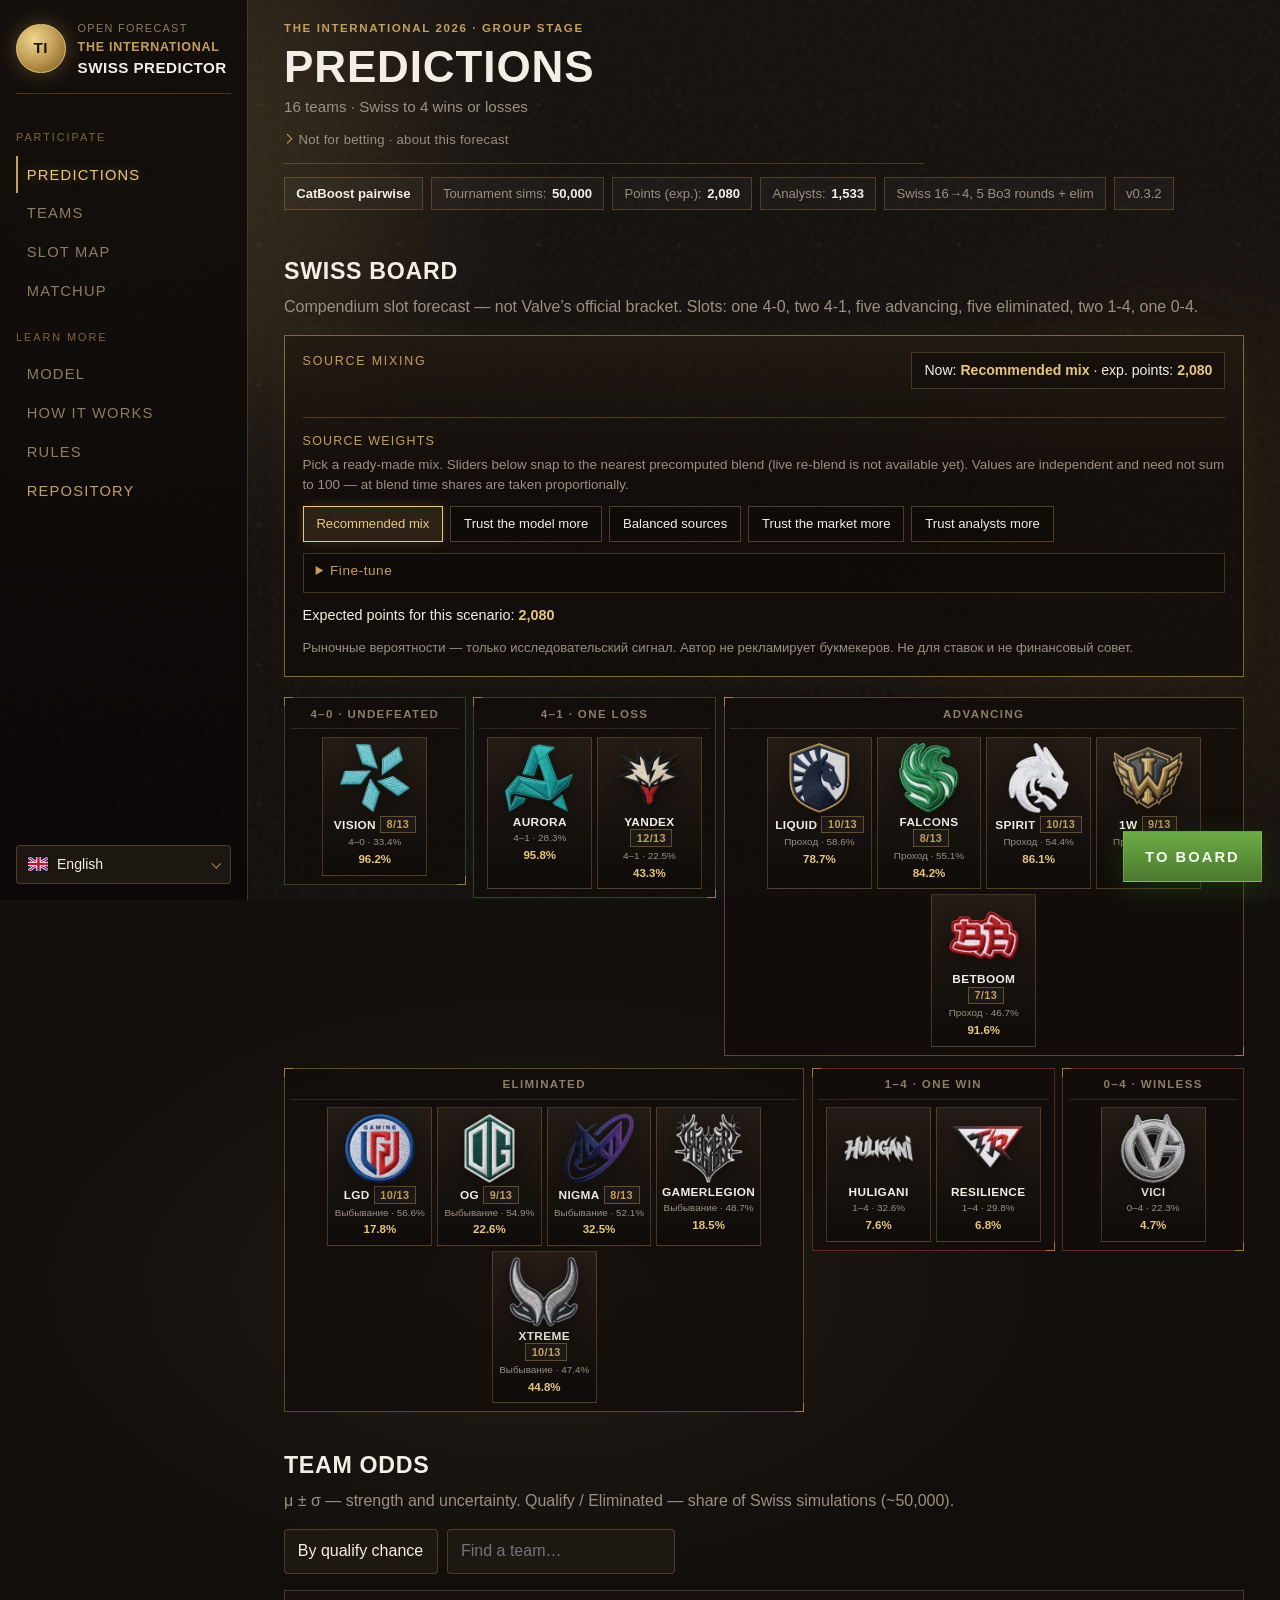
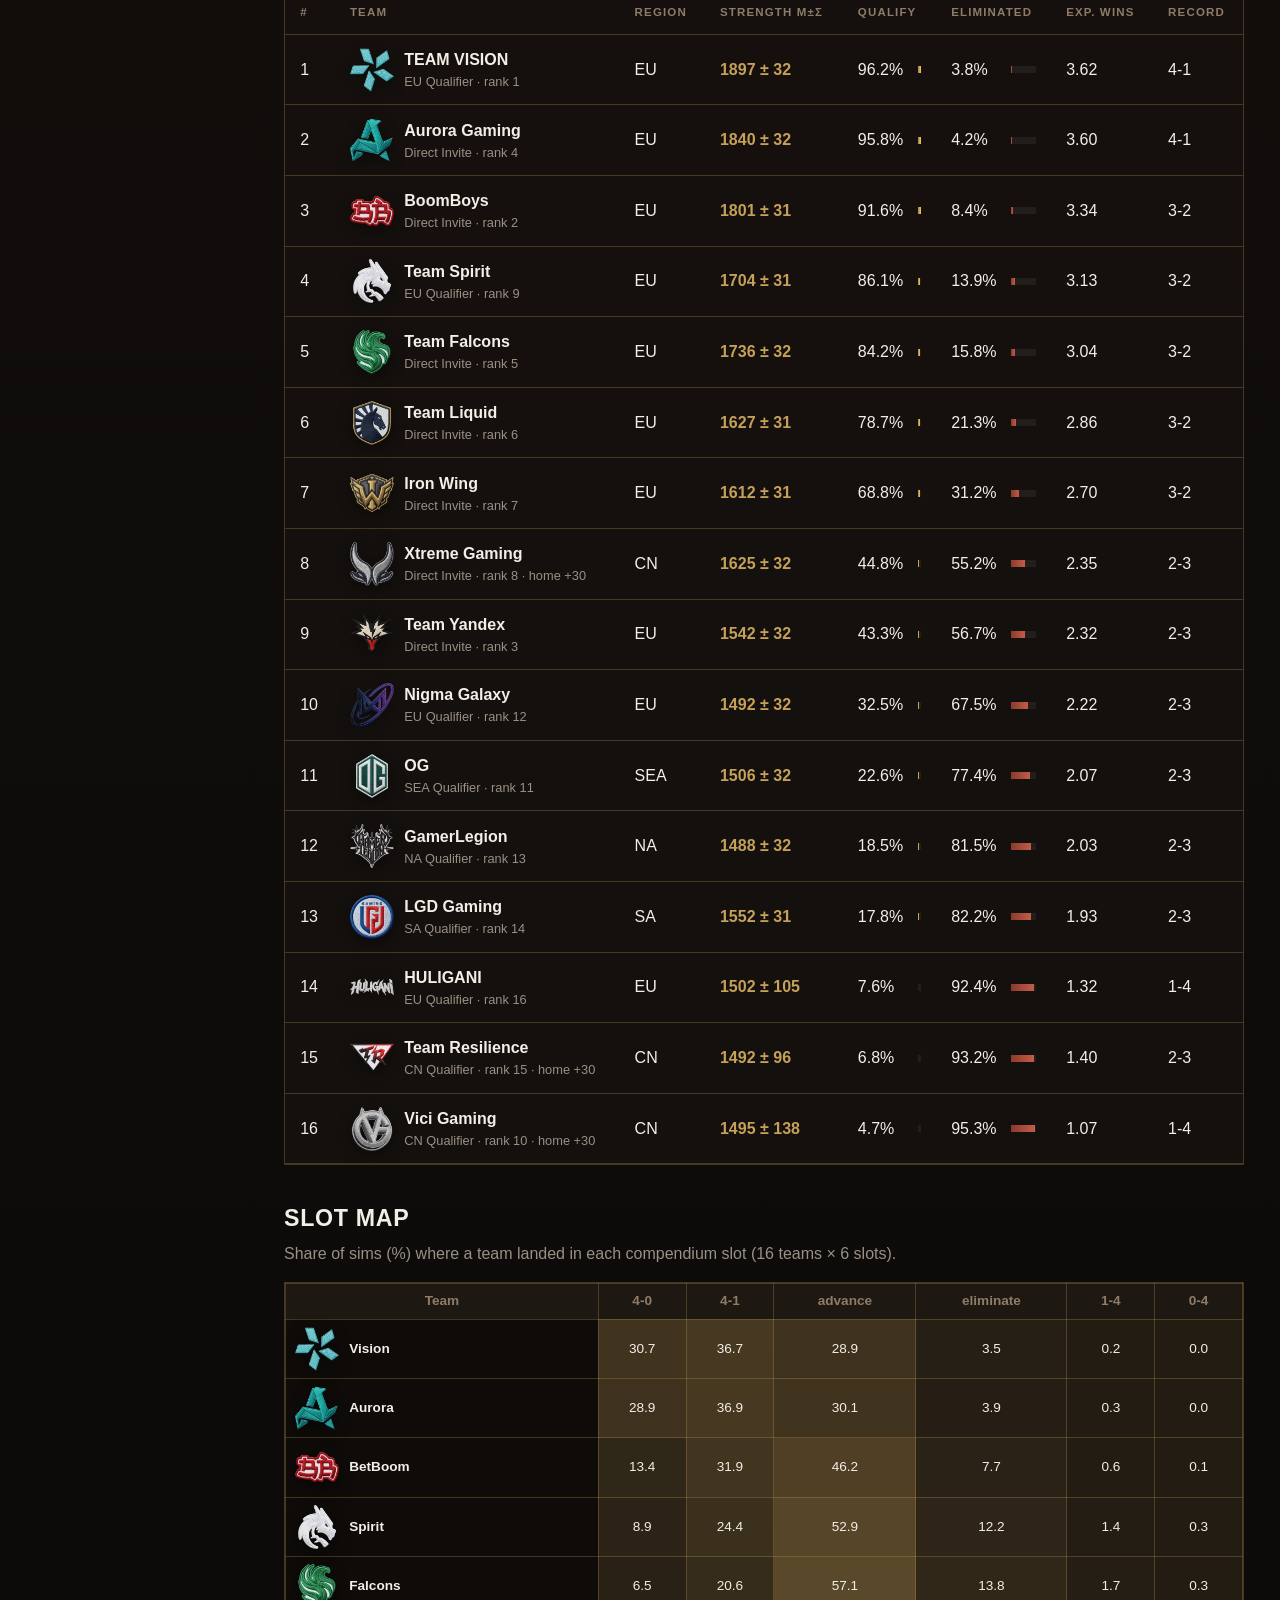
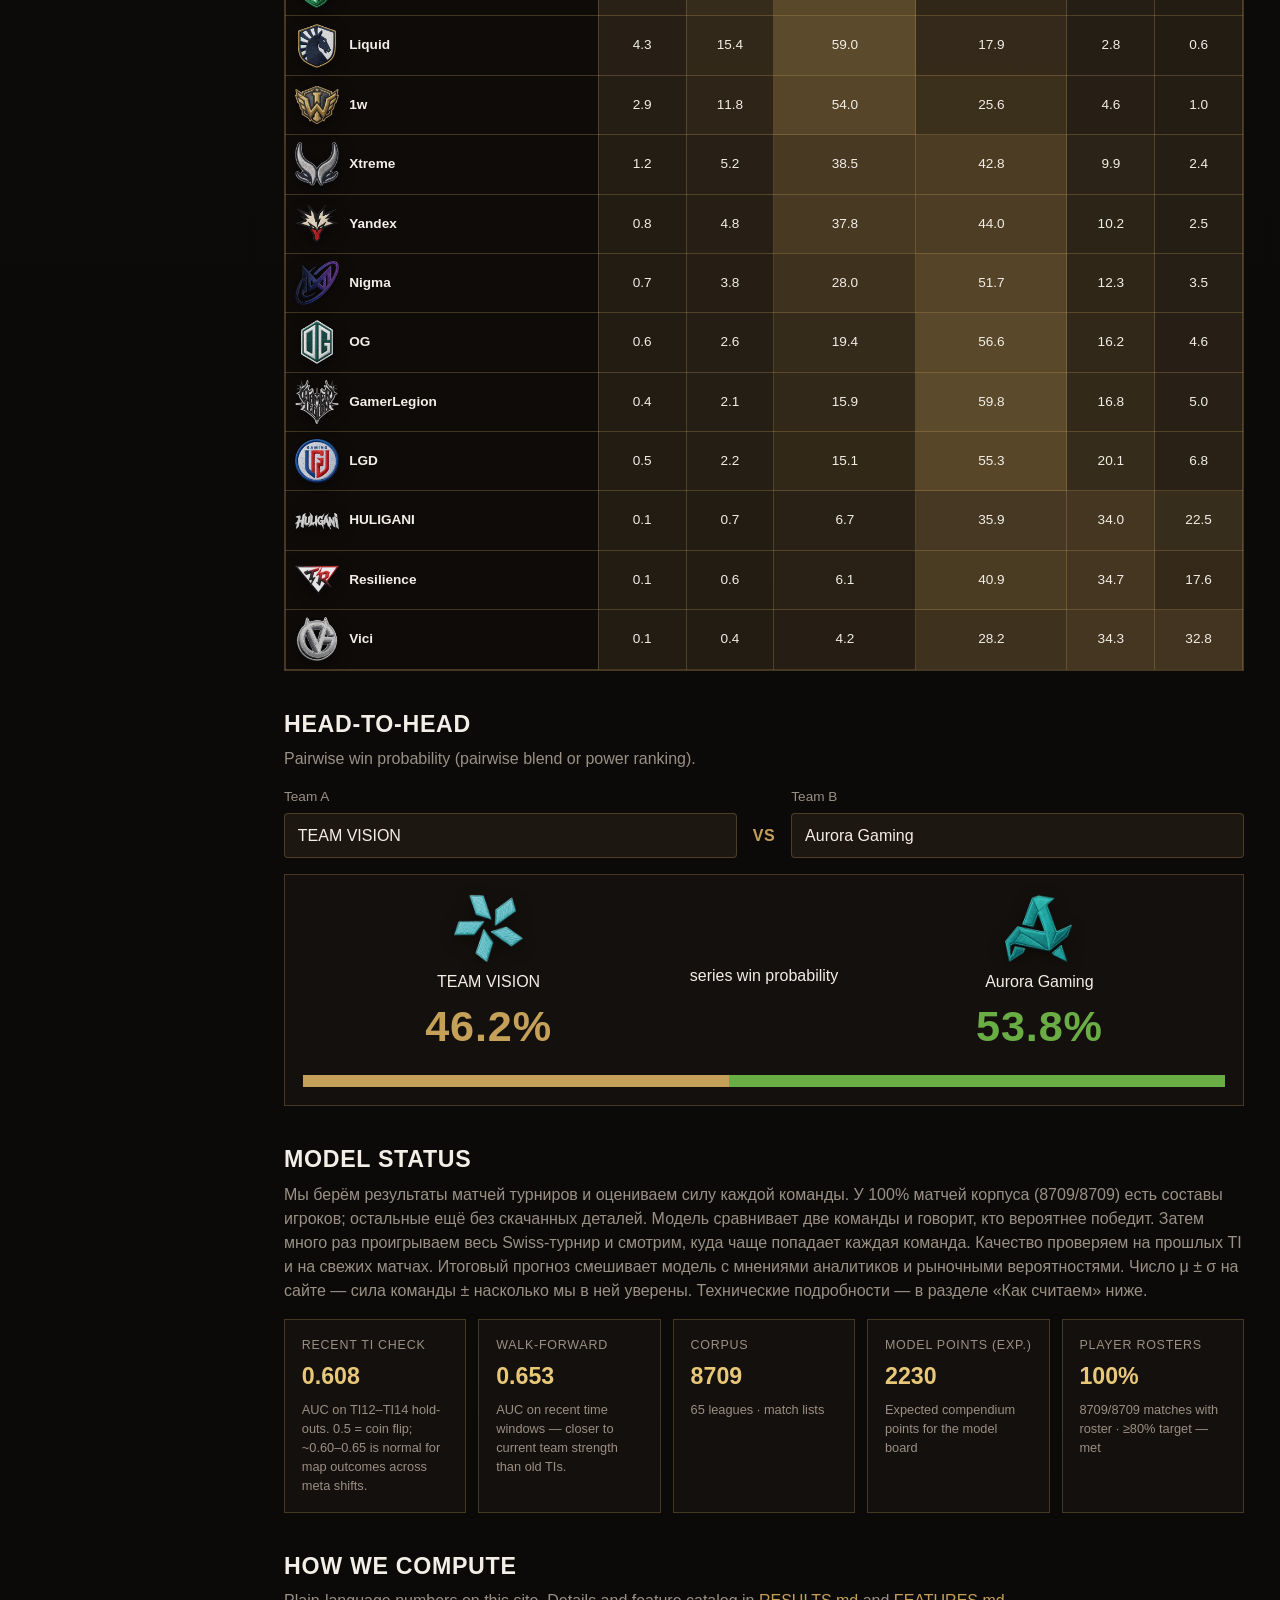
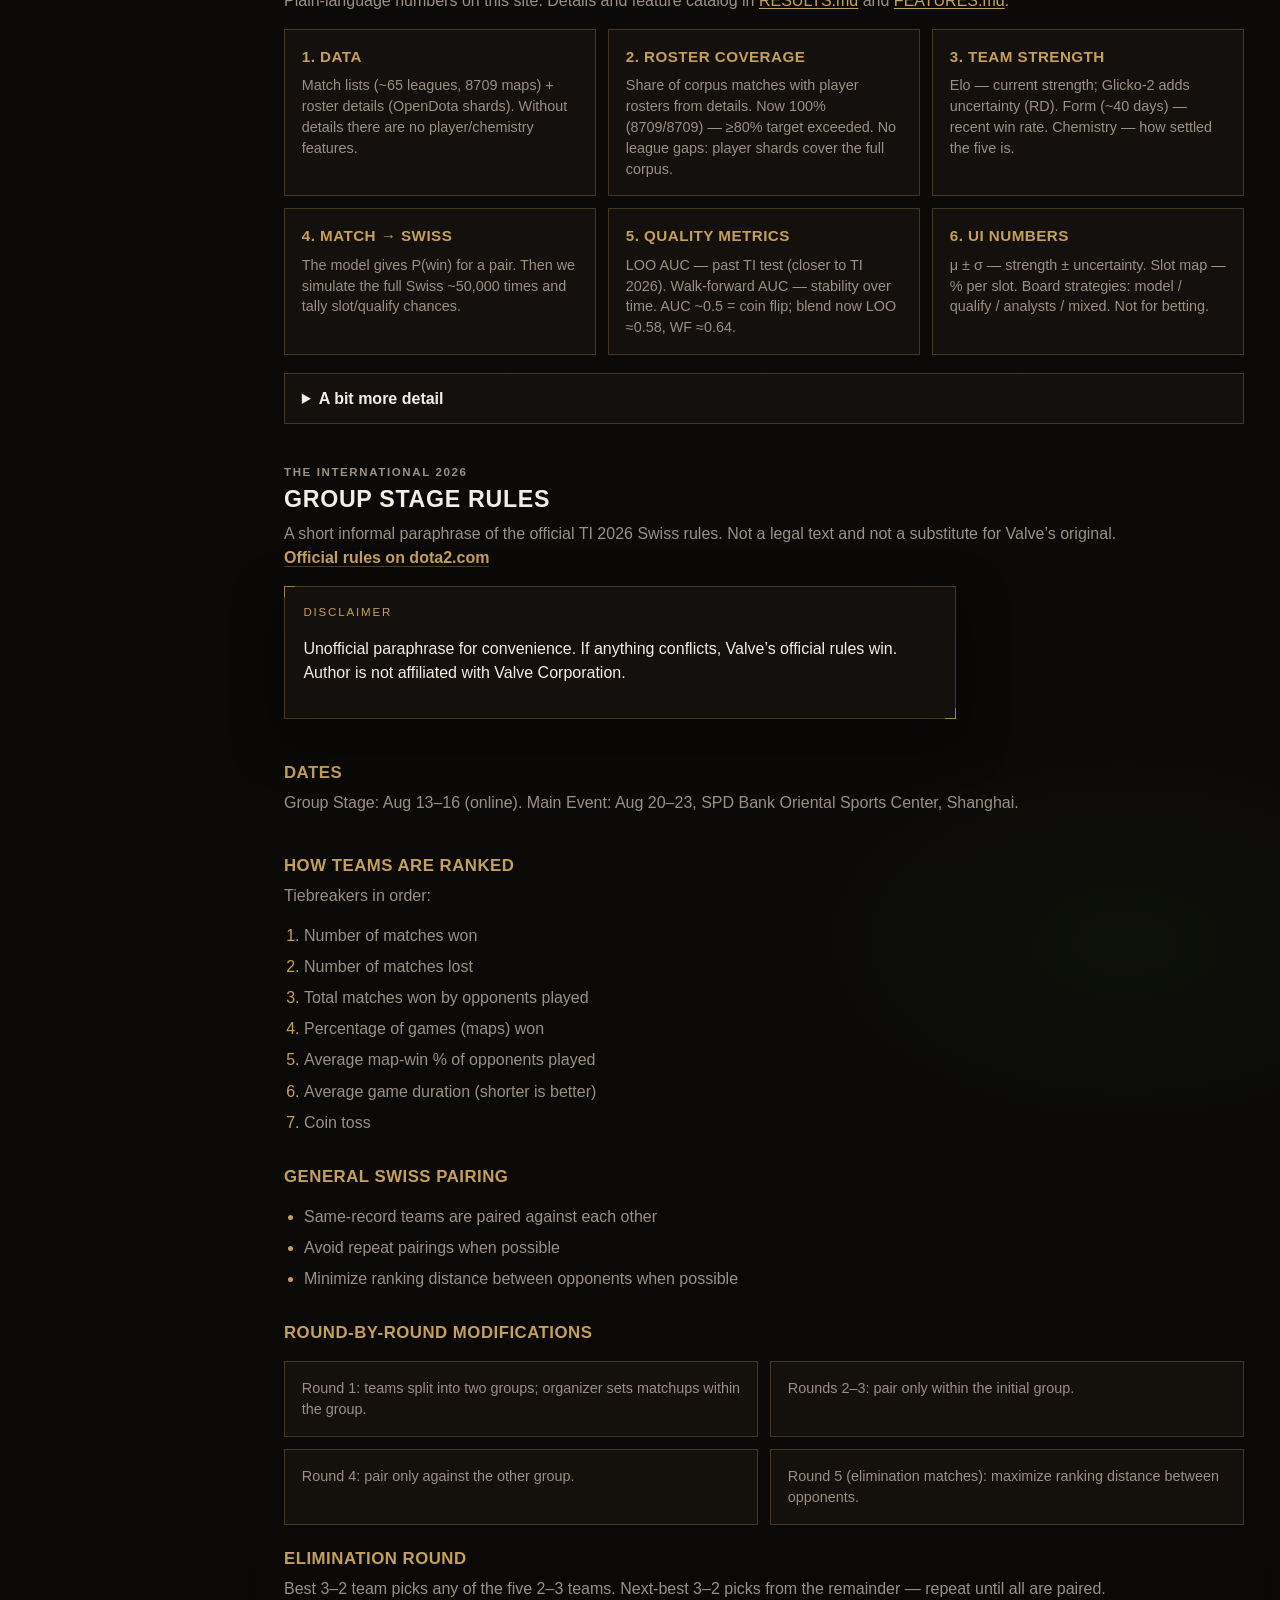
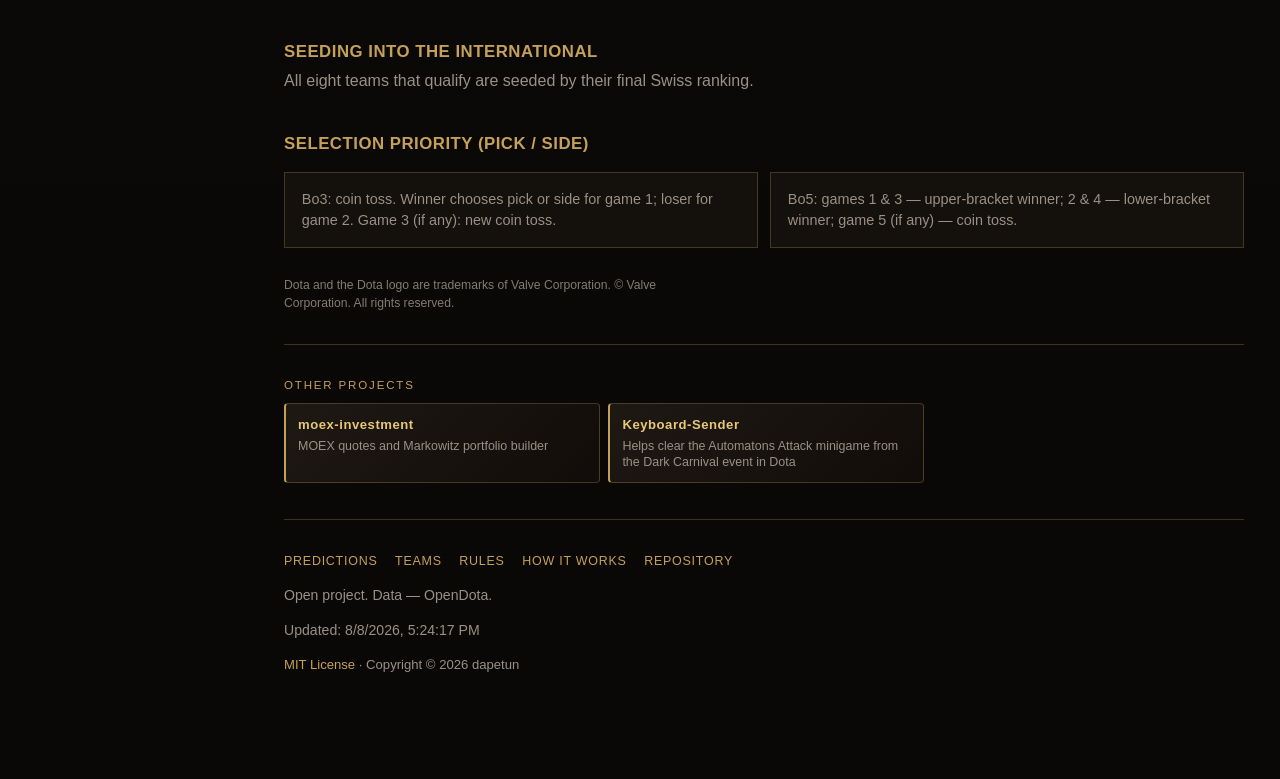
==== commit e719f048: "сводка v0.3.2: UI Swiss board, market/CatBoost, battlepass experts" ====
--- a/docs/index.html
+++ b/docs/index.html
@@ -75,18 +75,16 @@
 
     <div class="app-main">
       <header class="topbar">
-        <div class="topbar-title-wrap">
-          <p class="eyebrow" data-i18n="hero.eyebrow">The International 2026 · Групповая стадия</p>
-          <h2 class="page-title" data-i18n="hero.title">Прогнозы</h2>
-          <p class="page-lead" id="hero-lead" data-i18n="hero.lead">
-            16 команд, Swiss до 4 побед или поражений. Ниже — прогнозная доска компендиума.
-          </p>
-        </div>
-        <aside class="hero-card" id="disclaimer-card">
-          <p class="card-label" data-i18n="disclaimer.label">Важно</p>
-          <p id="disclaimer-text">Загрузка…</p>
+        <p class="eyebrow" data-i18n="hero.eyebrow">The International 2026 · Групповая стадия</p>
+        <h2 class="page-title" data-i18n="hero.title">Прогнозы</h2>
+        <p class="page-lead" id="hero-lead" data-i18n="hero.lead">
+          16 команд · Swiss до 4 побед или поражений
+        </p>
+        <details class="topbar-note" id="disclaimer-card">
+          <summary data-i18n="disclaimer.summary">Не для ставок · кратко о прогнозе</summary>
+          <p id="disclaimer-text" data-i18n="disclaimer.loading">Загрузка…</p>
           <ul id="meta-warnings" class="meta-warnings" hidden></ul>
-        </aside>
+        </details>
       </header>
 
       <div class="hero-meta" id="hero-meta"></div>
@@ -104,16 +102,13 @@
           <div class="mode-panel" id="mode-panel">
             <div class="mode-panel-head">
               <div>
-                <p class="mode-panel-label" data-i18n="mode.title">Как собрать доску</p>
-                <p class="mode-panel-help" data-i18n="mode.help">
-                  Выберите источник прогноза. Доска ниже перестроится сразу.
-                </p>
+                <p class="mode-panel-label" data-i18n="mode.title">Смешивание источников</p>
               </div>
               <p class="mode-current" id="mode-summary"></p>
             </div>
 
-            <div class="mode-groups" id="mode-groups" role="tablist" aria-label="Board source"></div>
-            <div class="mode-variants" id="mode-variants"></div>
+            <div class="mode-groups" id="mode-groups" hidden></div>
+            <div class="mode-variants" id="mode-variants" hidden></div>
 
             <label class="sr-only" for="board-strategy" data-i18n="board.strategy_label">Стратегия доски</label>
             <select id="board-strategy" class="sr-only-select" tabindex="-1" aria-hidden="true">
--- a/docs/assets/css/style.css
+++ b/docs/assets/css/style.css
@@ -301,50 +301,84 @@
 }
 
 .topbar {
-  /* Hug content left: no stretched 1.45fr/0.85fr hole on wide screens */
-  display: flex;
-  flex-wrap: wrap;
-  gap: 0.85rem 1.25rem;
-  align-items: start;
-  justify-content: flex-start;
-  margin-bottom: 1rem;
-  padding-bottom: 1rem;
+  display: block;
+  margin-bottom: 0.85rem;
+  padding-bottom: 0.85rem;
   border-bottom: 1px solid var(--line);
-}
-.topbar-title-wrap {
-  flex: 1 1 16rem;
-  max-width: 26rem;
-  min-width: 0;
-}
-.topbar #disclaimer-card {
-  flex: 1 1 18rem;
-  max-width: 28rem;
-  min-width: 0;
+  max-width: 40rem;
 }
 .eyebrow {
-  margin: 0 0 0.35rem;
+  margin: 0 0 0.4rem;
   color: var(--gold);
   letter-spacing: 0.14em;
   text-transform: uppercase;
-  font-size: 0.74rem;
+  font-size: 0.72rem;
   font-weight: 600;
 }
 .page-title {
-  margin: 0 0 0.35rem;
+  margin: 0 0 0.4rem;
   font-family: var(--display);
-  font-size: clamp(1.85rem, 3.2vw, 2.5rem);
+  font-size: clamp(2rem, 4vw, 2.75rem);
   font-weight: 700;
-  line-height: 1.1;
+  line-height: 1.05;
   letter-spacing: 0.02em;
   text-transform: uppercase;
   color: var(--text);
 }
 .page-lead {
   margin: 0;
-  max-width: 42ch;
-  color: var(--muted);
-  font-size: 0.96rem;
-}
+  color: var(--muted);
+  font-size: 0.95rem;
+  line-height: 1.4;
+}
+
+.topbar-note {
+  margin: 0.75rem 0 0;
+  max-width: 36rem;
+  border: none;
+  background: transparent;
+}
+.topbar-note > summary {
+  list-style: none;
+  cursor: pointer;
+  color: var(--muted);
+  font-size: 0.82rem;
+  letter-spacing: 0.02em;
+  user-select: none;
+}
+.topbar-note > summary::-webkit-details-marker { display: none; }
+.topbar-note > summary::before {
+  content: "";
+  display: inline-block;
+  width: 0.4rem;
+  height: 0.4rem;
+  margin-right: 0.45rem;
+  border-right: 1.5px solid var(--gold);
+  border-bottom: 1.5px solid var(--gold);
+  transform: rotate(-45deg);
+  vertical-align: 0.1rem;
+  transition: transform 0.15s ease;
+}
+.topbar-note[open] > summary::before {
+  transform: rotate(45deg);
+  vertical-align: 0.15rem;
+}
+.topbar-note > summary:hover { color: var(--gold-bright); }
+.topbar-note[open] > summary { color: var(--gold); margin-bottom: 0.55rem; }
+#disclaimer-text {
+  margin: 0;
+  color: var(--muted);
+  font-size: 0.88rem;
+  line-height: 1.45;
+}
+.meta-warnings {
+  margin: 0.55rem 0 0;
+  padding-left: 1.05rem;
+  color: var(--muted);
+  font-size: 0.82rem;
+  line-height: 1.4;
+}
+.meta-warnings[hidden] { display: none; }
 
 .hero-card {
   position: relative;
@@ -372,14 +406,6 @@
   text-transform: uppercase;
   color: var(--gold);
 }
-#disclaimer-text { margin: 0; color: var(--text); font-size: 0.92rem; }
-.meta-warnings {
-  margin: 0.75rem 0 0;
-  padding-left: 1.1rem;
-  color: var(--gold);
-  font-size: 0.85rem;
-}
-.meta-warnings[hidden] { display: none; }
 
 .hero-meta {
   display: flex;
@@ -657,25 +683,25 @@
   color: var(--muted);
 }
 
-/* Swiss board — Predictions grid (dense, emblem-first) */
+/* Swiss board — Predictions grid (emblem-first, large cards) */
 .swiss-board {
   display: grid;
-  gap: 0.55rem;
+  gap: 0.75rem;
 }
 .swiss-row {
   display: grid;
-  grid-template-columns: minmax(7.5rem, 0.85fr) minmax(10rem, 1.15fr) minmax(0, 2.2fr);
-  gap: 0.5rem;
+  grid-template-columns: minmax(7.5rem, 0.82fr) minmax(10rem, 1.1fr) minmax(0, 2.35fr);
+  gap: 0.45rem;
   align-items: start;
 }
 .swiss-row.elim-row {
-  grid-template-columns: minmax(0, 2.2fr) minmax(10rem, 1.15fr) minmax(7.5rem, 0.85fr);
+  grid-template-columns: minmax(0, 2.35fr) minmax(10rem, 1.1fr) minmax(7.5rem, 0.82fr);
 }
 .board-col {
   position: relative;
   background: var(--bg-panel);
   border: 1px solid var(--line);
-  padding: 0.45rem 0.4rem 0.5rem;
+  padding: 0.45rem 0.35rem 0.5rem;
   min-height: 0;
   height: fit-content;
 }
@@ -699,14 +725,14 @@
   border-width: 0 1px 1px 0;
 }
 .board-col h4 {
-  margin: 0 0 0.4rem;
-  font-size: 0.68rem;
+  margin: 0 0 0.45rem;
+  font-size: 0.72rem;
   letter-spacing: 0.12em;
   text-transform: uppercase;
   color: var(--muted-gold);
   text-align: center;
   border-bottom: 1px solid rgba(197, 160, 89, 0.18);
-  padding-bottom: 0.3rem;
+  padding-bottom: 0.35rem;
 }
 .board-col.ok { border-color: rgba(107, 173, 69, 0.35); }
 .board-col.warn { border-color: rgba(197, 160, 89, 0.4); }
@@ -715,18 +741,18 @@
 .team-slots {
   display: flex;
   flex-wrap: wrap;
-  gap: 0.35rem;
+  gap: 0.3rem;
   justify-content: center;
 }
 .team-mark {
-  width: 6.4rem;
+  width: 6.55rem;
   min-height: 0;
   display: flex;
   flex-direction: column;
   align-items: center;
   justify-content: flex-start;
-  gap: 0.2rem;
-  padding: 0.35rem 0.3rem 0.4rem;
+  gap: 0.18rem;
+  padding: 0.35rem 0.28rem 0.4rem;
   border: 1px solid rgba(197, 160, 89, 0.28);
   background:
     linear-gradient(180deg, rgba(40, 32, 24, 0.85), rgba(14, 11, 9, 0.92));
@@ -739,8 +765,8 @@
   box-shadow: 0 8px 22px rgba(0, 0, 0, 0.45), 0 0 14px rgba(197, 160, 89, 0.18);
 }
 .team-logo {
-  width: 4.25rem;
-  height: 4.25rem;
+  width: 4.35rem;
+  height: 4.35rem;
   object-fit: contain;
   filter: drop-shadow(0 4px 8px rgba(0, 0, 0, 0.45));
   flex-shrink: 0;
@@ -753,7 +779,7 @@
   display: inline-grid;
   place-items: center;
   font-family: var(--display);
-  font-size: 0.7rem;
+  font-size: 0.75rem;
   font-weight: 700;
   color: var(--gold-bright);
   background: rgba(197, 160, 89, 0.12);
@@ -761,7 +787,7 @@
 }
 .team-logo.sm.logo-fallback { font-size: 0.62rem; }
 .team-mark .name {
-  font-size: 0.7rem;
+  font-size: 0.74rem;
   font-weight: 700;
   letter-spacing: 0.03em;
   text-transform: uppercase;
@@ -770,13 +796,13 @@
   color: var(--text);
 }
 .team-mark .meta {
-  font-size: 0.58rem;
+  font-size: 0.62rem;
   color: var(--muted);
   text-align: center;
   line-height: 1.2;
 }
 .team-mark .prob {
-  font-size: 0.62rem;
+  font-size: 0.72rem;
   color: var(--gold-bright);
   font-variant-numeric: tabular-nums;
   font-weight: 600;
@@ -939,7 +965,7 @@
 
 .metrics {
   display: grid;
-  grid-template-columns: repeat(4, 1fr);
+  grid-template-columns: repeat(auto-fit, minmax(10.5rem, 1fr));
   gap: 0.75rem;
 }
 .metric {
@@ -1220,8 +1246,7 @@
   .sidebar-foot { margin-top: 0.75rem; }
   .lang-switch { width: auto; min-width: 11rem; }
   .lang-switch-list { bottom: auto; top: calc(100% + 0.35rem); }
-  .topbar-title-wrap,
-  .topbar #disclaimer-card { max-width: none; flex-basis: 100%; }
+  .topbar { max-width: none; }
   .mode-groups { grid-template-columns: 1fr; }
   .how-grid { grid-template-columns: 1fr 1fr; }
   .rules-grid { grid-template-columns: 1fr; }
@@ -1235,9 +1260,10 @@
   .metrics,
   .how-grid { grid-template-columns: 1fr; }
   .other-projects-grid { grid-template-columns: 1fr; }
-  .team-mark { width: 5.6rem; }
-  .team-logo { width: 3.6rem; height: 3.6rem; }
+  .team-mark { width: 5.7rem; }
+  .team-logo { width: 3.75rem; height: 3.75rem; }
   .team-logo.sm { width: 2.35rem; height: 2.35rem; }
+  .team-mark .prob { font-size: 0.68rem; }
   .cta-play {
     right: 0.75rem;
     bottom: 0.75rem;
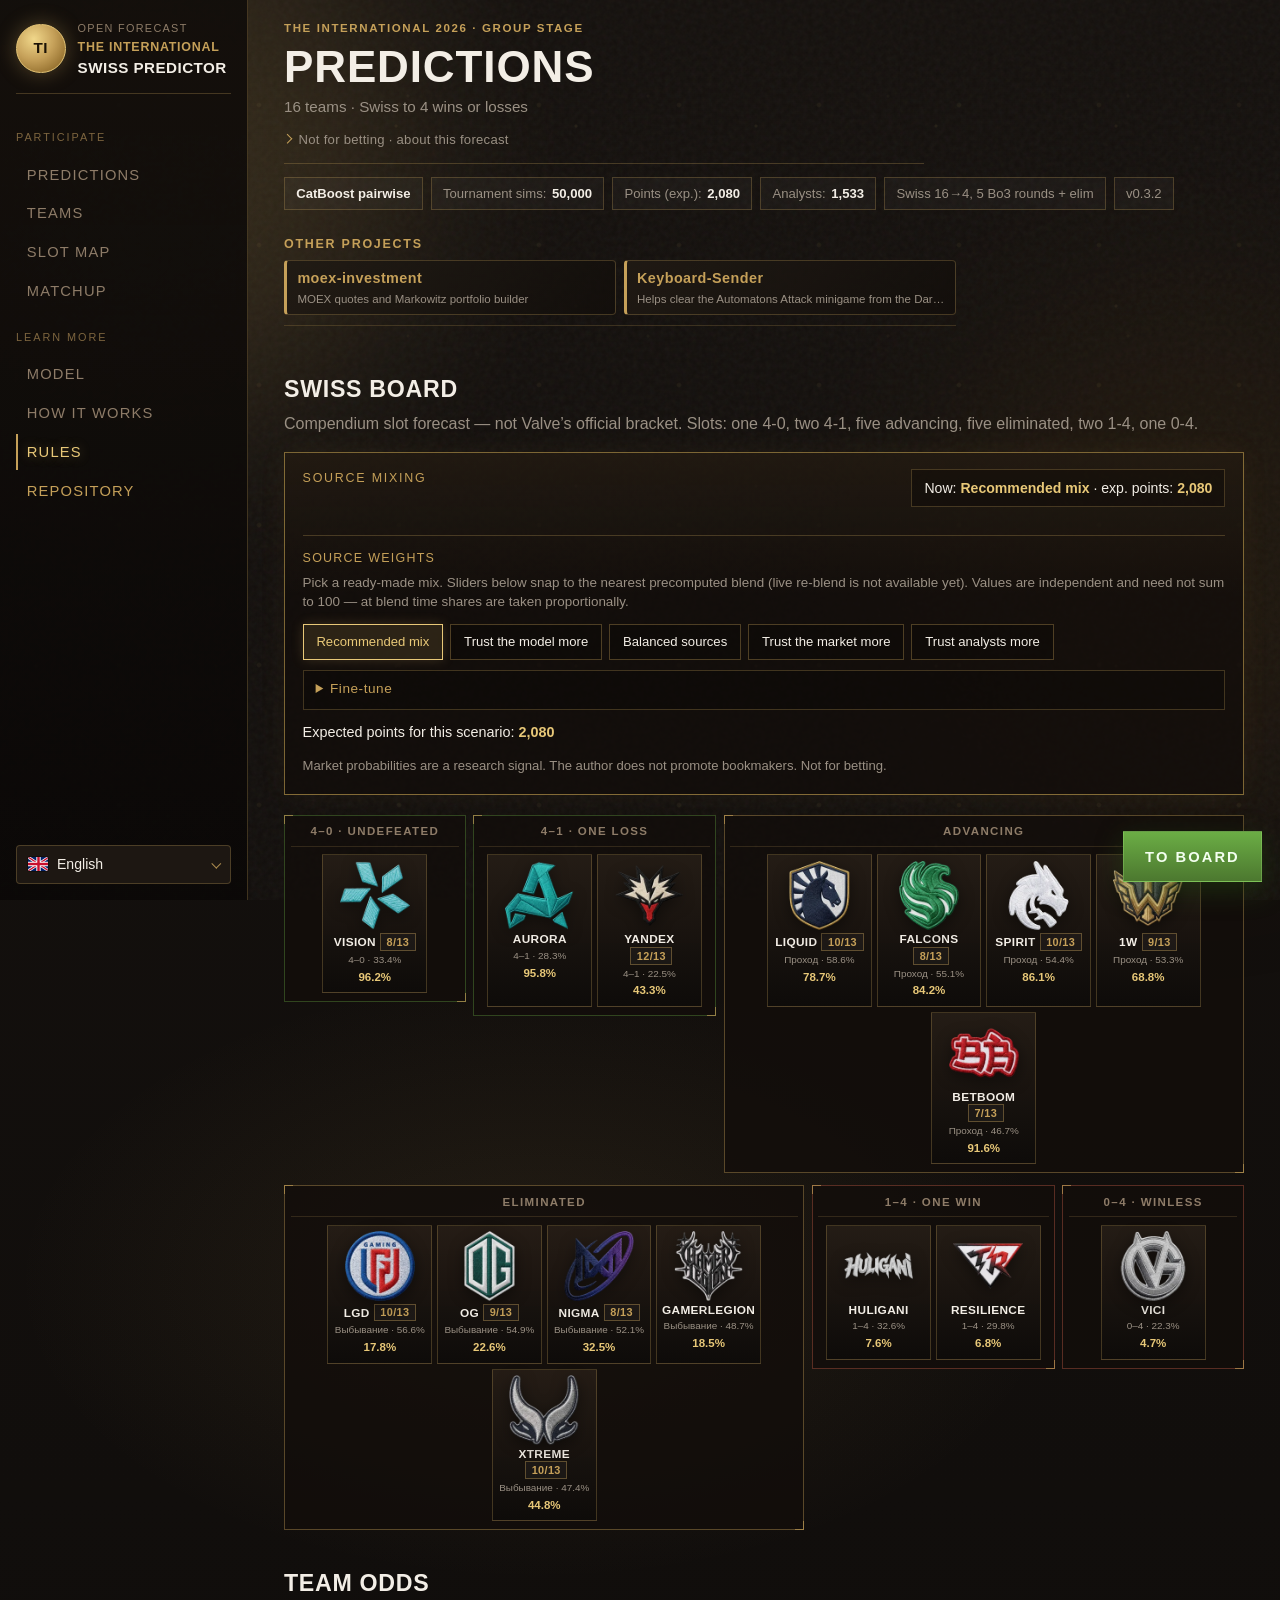
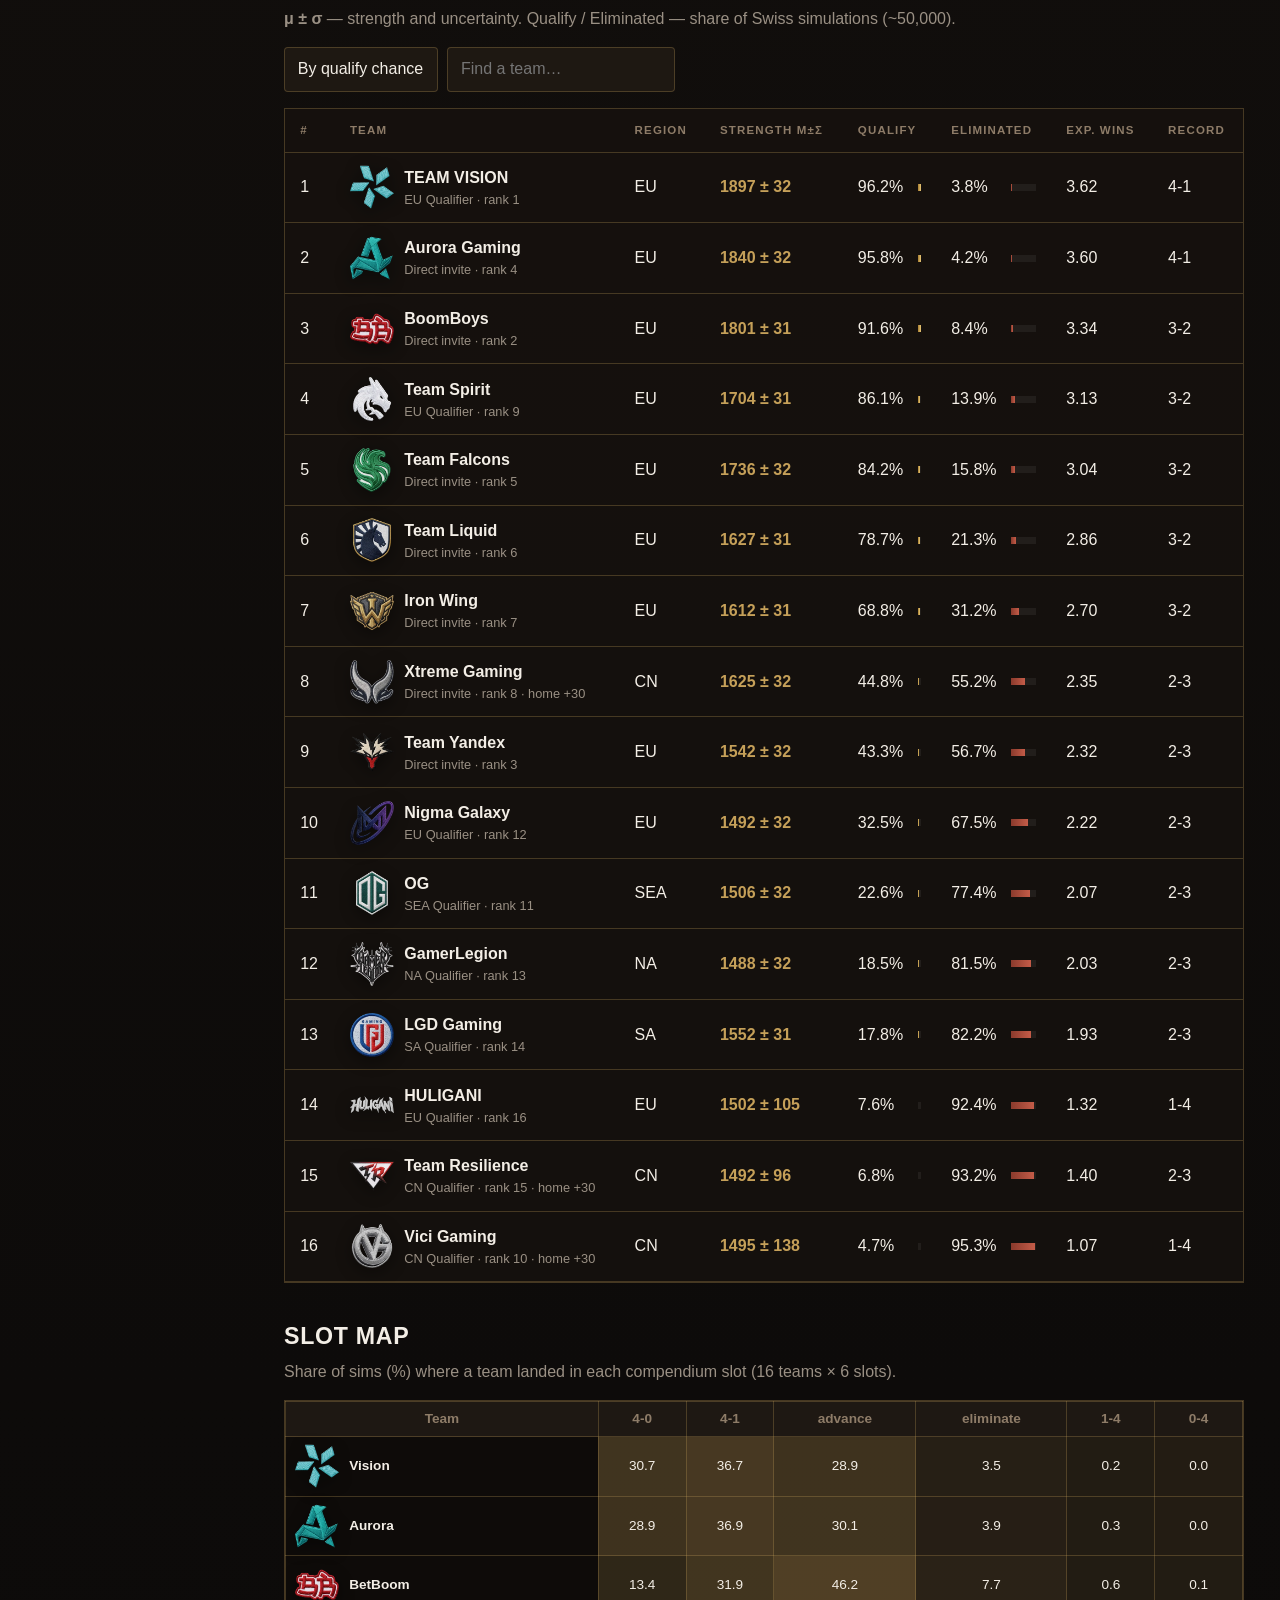
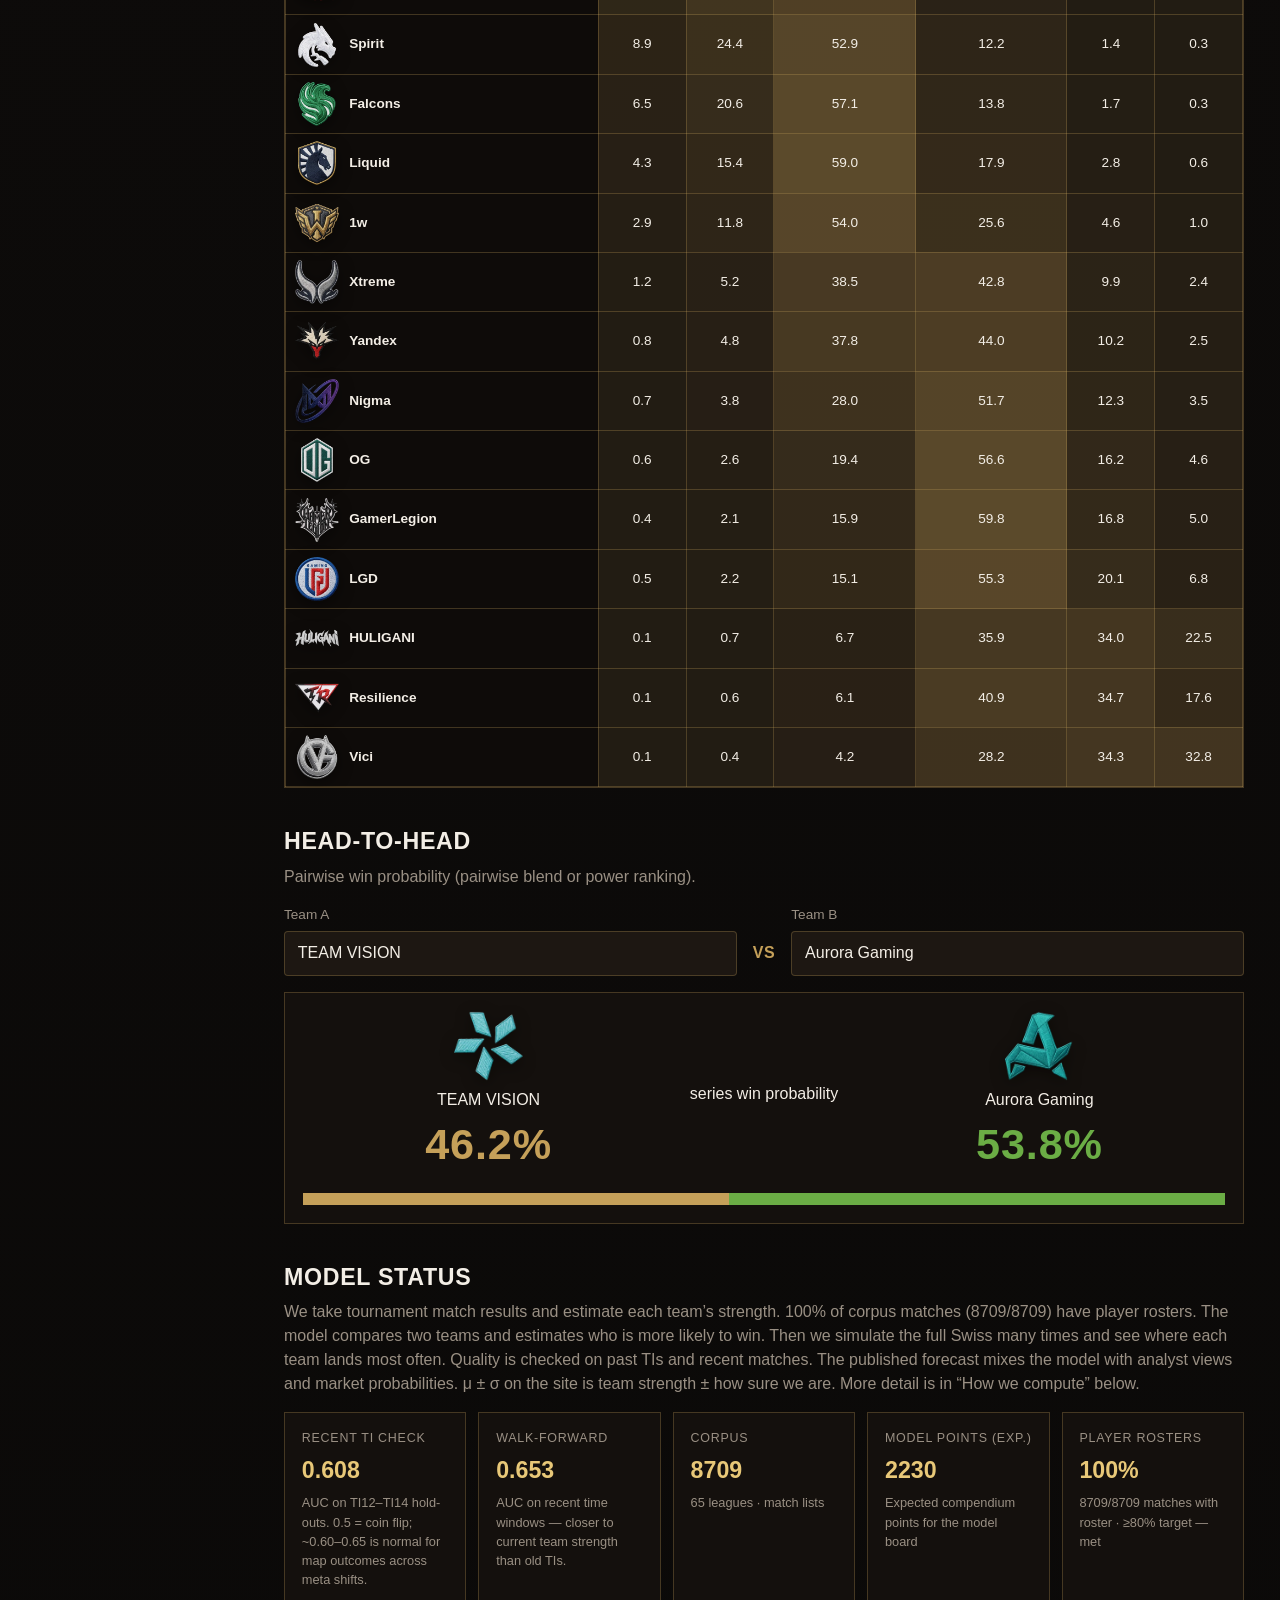
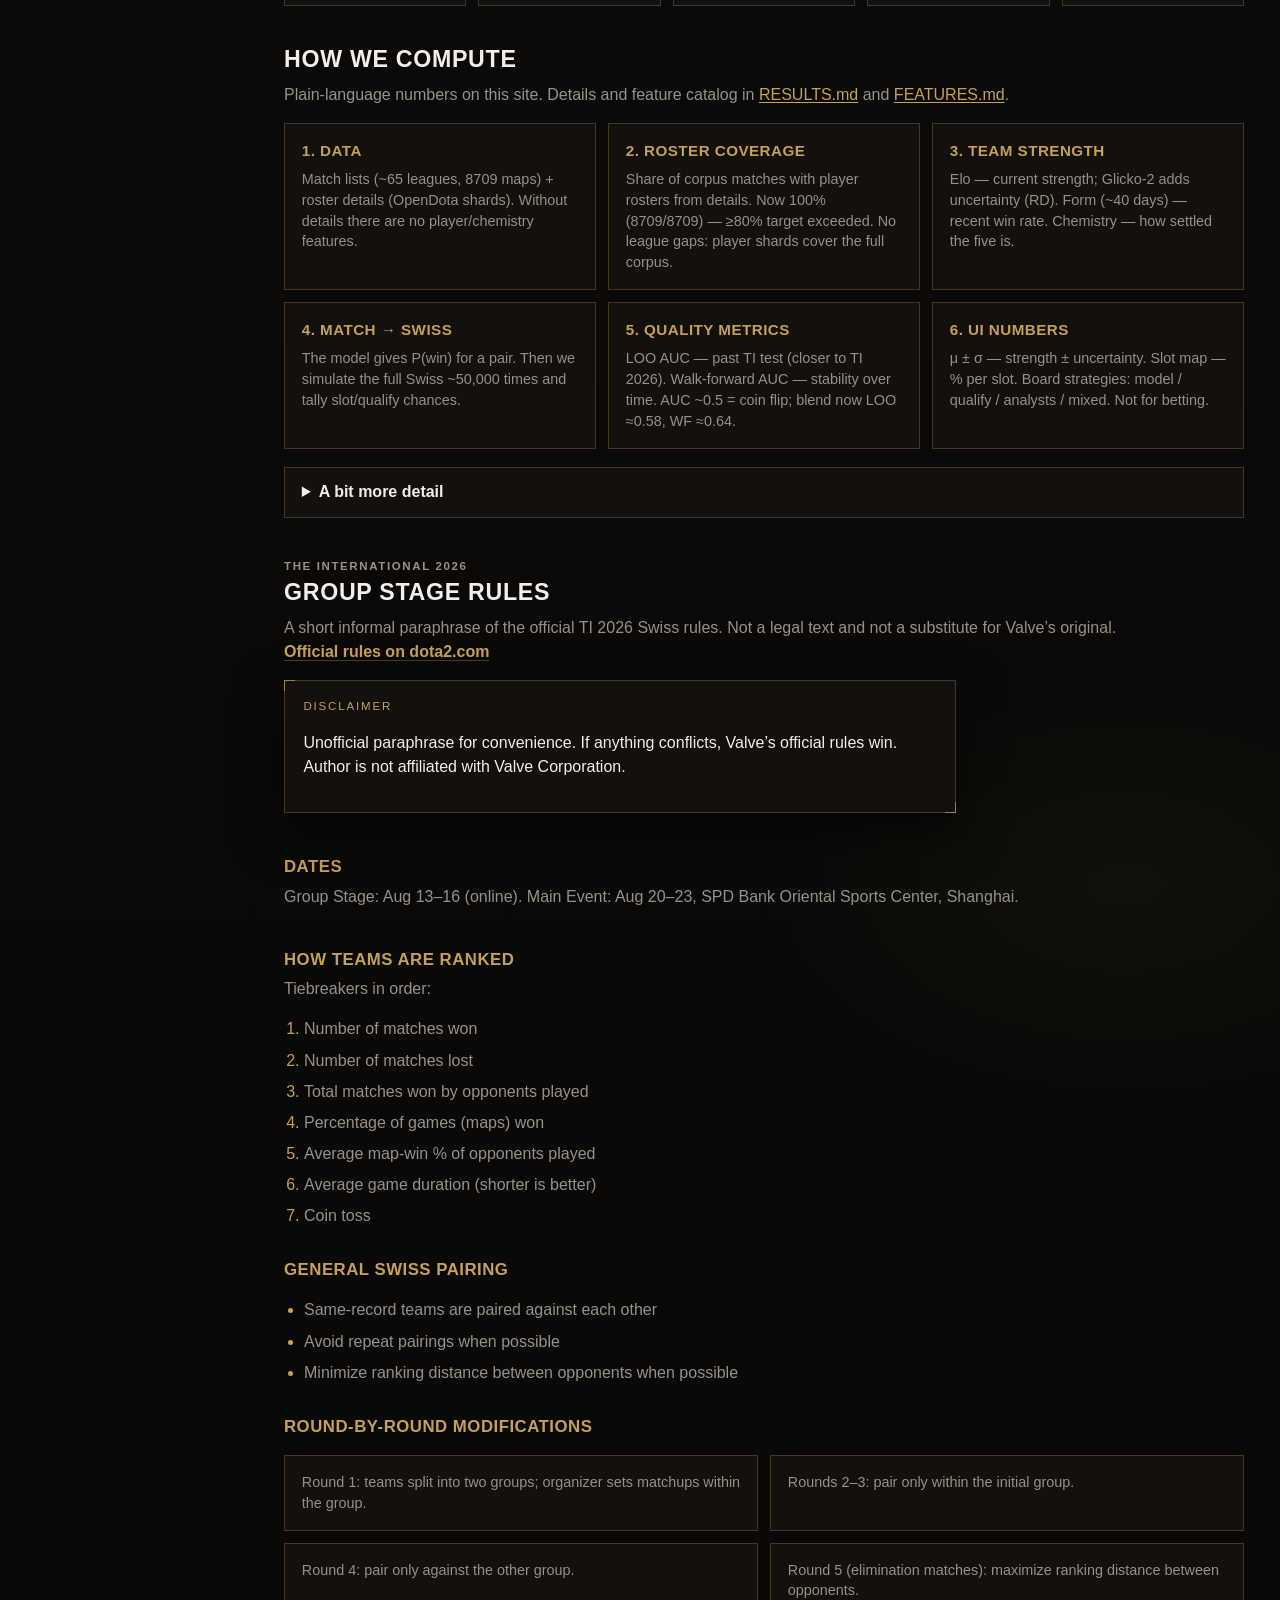
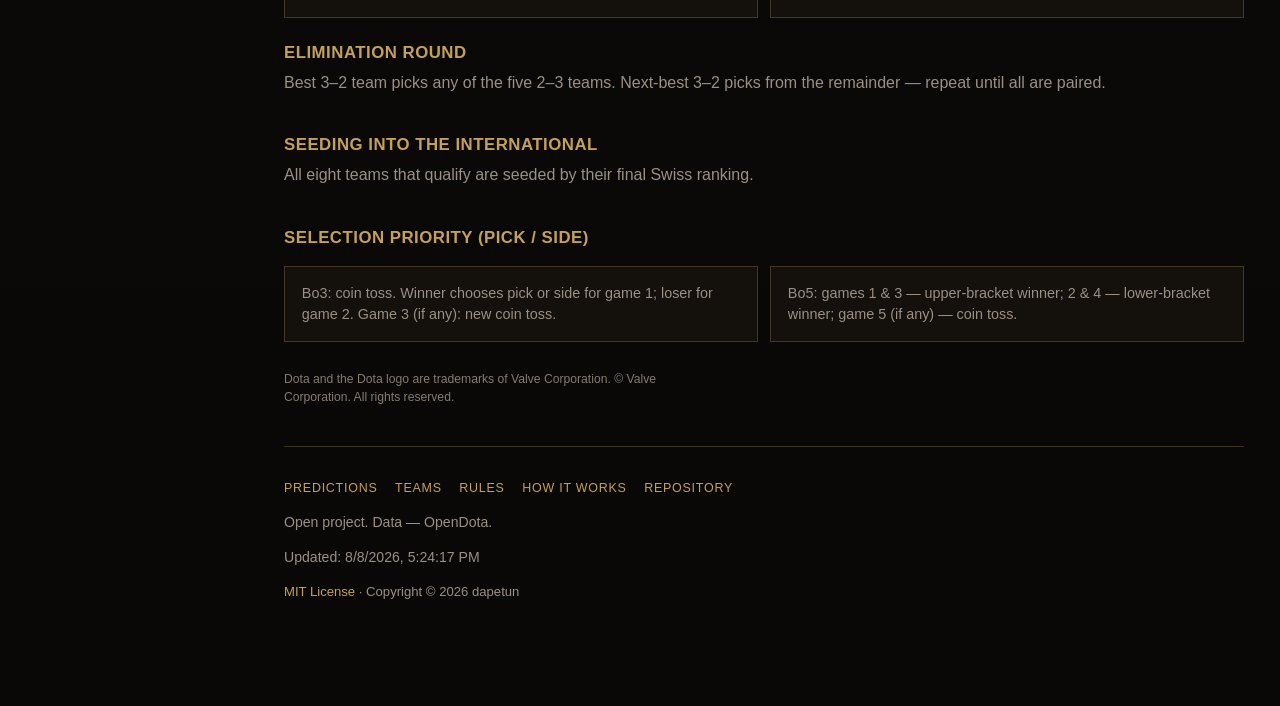
==== commit e24c2c72: "UI: проекты выше, компактная полоска" ====
--- a/docs/index.html
+++ b/docs/index.html
@@ -37,7 +37,7 @@
       </a>
 
       <p class="nav-group-label" data-i18n="nav.group.participate">Участвуйте</p>
-      <nav class="side-nav" aria-label="Primary">
+      <nav class="side-nav" data-i18n-aria="nav.aria.primary" aria-label="Primary">
         <a href="#board" data-i18n="nav.board">Прогнозы</a>
         <a href="#standings" data-i18n="nav.standings">Команды</a>
         <a href="#heatmap" data-i18n="nav.heatmap">Карта слотов</a>
@@ -45,7 +45,7 @@
       </nav>
 
       <p class="nav-group-label" data-i18n="nav.group.support">Подробнее</p>
-      <nav class="side-nav" aria-label="Secondary">
+      <nav class="side-nav" data-i18n-aria="nav.aria.secondary" aria-label="Secondary">
         <a href="#model" data-i18n="nav.model">Модель</a>
         <a href="#how" data-i18n="nav.how">Как считаем</a>
         <a href="#rules" data-i18n="nav.rules">Правила</a>
@@ -90,6 +90,30 @@
       <div class="hero-meta" id="hero-meta"></div>
       <p class="fallback-banner" id="fallback-banner" hidden></p>
 
+      <aside class="other-projects-strip" aria-labelledby="other-projects-title">
+        <p class="other-projects-label" id="other-projects-title" data-i18n="projects.title">Другие проекты</p>
+        <div class="other-projects-grid">
+          <a
+            class="project-banner"
+            href="https://github.com/dapetun/moex-investment"
+            rel="noopener noreferrer"
+            target="_blank"
+          >
+            <span class="project-banner-name">moex-investment</span>
+            <span class="project-banner-desc" data-i18n="projects.moex.desc">Котировки Мосбиржи и портфель по Марковицу</span>
+          </a>
+          <a
+            class="project-banner"
+            href="https://github.com/dapetun/Keyboard-Sender"
+            rel="noopener noreferrer"
+            target="_blank"
+          >
+            <span class="project-banner-name">Keyboard-Sender</span>
+            <span class="project-banner-desc" data-i18n="projects.keyboard.desc">Помогает пройти мини-игру «Атака автоматонов» из ивента «Тёмный карнавал» в Dota</span>
+          </a>
+        </div>
+      </aside>
+
       <main>
         <section class="section section-board" id="board">
           <div class="section-head">
@@ -144,7 +168,7 @@
           <div class="section-head row">
             <div>
               <h3 data-i18n="standings.title">Шансы команд</h3>
-              <p data-i18n="standings.lead"><strong>μ ± σ</strong> — оценка силы и неопределённости. «Пройти» / «Вылететь» — доля симуляций Swiss (~50&nbsp;000).</p>
+              <p data-i18n-html="standings.lead"><strong>μ ± σ</strong> — оценка силы и неопределённости. «Пройти» / «Вылететь» — доля симуляций Swiss (~50&nbsp;000).</p>
             </div>
             <div class="controls">
               <label class="sr-only" for="sort-by" data-i18n="standings.sort_label">Сортировка</label>
@@ -208,7 +232,7 @@
         <section class="section" id="model">
           <div class="section-head">
             <h3 data-i18n="model.title">Состояние модели</h3>
-            <p id="methodology-text" data-i18n="model.lead_fallback">Смесь XGBoost + CatBoost; проверка Leave-One-TI-Out; сила μ±σ.</p>
+            <p id="methodology-text" data-i18n="model.methodology">Смесь XGBoost + CatBoost; проверка Leave-One-TI-Out; сила μ±σ.</p>
           </div>
           <div class="metrics" id="metrics-grid"></div>
         </section>
@@ -377,35 +401,10 @@
           </p>
         </section>
 
-        <section class="section other-projects-section" aria-labelledby="other-projects-title">
-          <div class="other-projects">
-            <p class="other-projects-label" id="other-projects-title" data-i18n="projects.title">Другие проекты</p>
-            <div class="other-projects-grid">
-              <a
-                class="project-banner"
-                href="https://github.com/dapetun/moex-investment"
-                rel="noopener noreferrer"
-                target="_blank"
-              >
-                <span class="project-banner-name">moex-investment</span>
-                <span class="project-banner-desc" data-i18n="projects.moex.desc">Котировки Мосбиржи и портфель по Марковицу</span>
-              </a>
-              <a
-                class="project-banner"
-                href="https://github.com/dapetun/Keyboard-Sender"
-                rel="noopener noreferrer"
-                target="_blank"
-              >
-                <span class="project-banner-name">Keyboard-Sender</span>
-                <span class="project-banner-desc" data-i18n="projects.keyboard.desc">Помогает пройти мини-игру «Атака автоматонов» из ивента «Тёмный карнавал» в Dota</span>
-              </a>
-            </div>
-          </div>
-        </section>
       </main>
 
       <footer class="site-footer">
-        <nav class="footer-nav" aria-label="Footer">
+        <nav class="footer-nav" data-i18n-aria="footer.aria" aria-label="Footer">
           <a href="#board" data-i18n="nav.board">Прогнозы</a>
           <a href="#standings" data-i18n="nav.standings">Команды</a>
           <a href="#rules" data-i18n="nav.rules">Правила</a>
@@ -417,7 +416,7 @@
         <p id="footer-stamp"></p>
         <p class="license-line">
           <a href="https://github.com/dapetun/dota-TI2026-predict/blob/prod/LICENSE" rel="noopener noreferrer" target="_blank" data-i18n="footer.license">Лицензия MIT</a>
-          · Copyright © 2026 dapetun
+          · <span data-i18n="footer.copyright">Copyright © 2026 dapetun</span>
         </p>
       </footer>
     </div>
--- a/docs/assets/css/style.css
+++ b/docs/assets/css/style.css
@@ -1118,57 +1118,66 @@
 }
 .footer-nav a:hover { color: var(--gold-bright); }
 
-.other-projects {
-  margin: 0;
-  max-width: 40rem;
-}
-.section.other-projects-section {
-  padding-top: 2rem;
-  padding-bottom: 0.25rem;
-  border-top: 1px solid var(--line);
-  margin-top: 1.5rem;
+.other-projects-strip {
+  margin: 0 0 1.1rem;
+  max-width: 42rem;
+  padding: 0.55rem 0 0.65rem;
+  border-bottom: 1px solid rgba(197, 160, 89, 0.22);
 }
 .other-projects-label {
-  margin: 0 0 0.55rem;
-  font-size: 0.72rem;
-  letter-spacing: 0.16em;
-  text-transform: uppercase;
-  color: var(--gold);
+  margin: 0 0 0.4rem;
+  font-size: 0.78rem;
+  letter-spacing: 0.14em;
+  text-transform: uppercase;
+  color: var(--gold);
+  font-weight: 600;
 }
 .other-projects-grid {
   display: grid;
   grid-template-columns: repeat(2, minmax(0, 1fr));
-  gap: 0.55rem;
+  gap: 0.45rem;
 }
 .project-banner {
   display: flex;
   flex-direction: column;
-  gap: 0.2rem;
-  padding: 0.65rem 0.75rem;
+  gap: 0.12rem;
+  min-width: 0;
+  padding: 0.45rem 0.65rem;
   text-decoration: none;
   color: inherit;
-  background: linear-gradient(135deg, rgba(32, 26, 20, 0.95), rgba(18, 14, 11, 0.88));
-  border: 1px solid var(--line);
-  border-left: 2px solid var(--gold);
+  background: linear-gradient(135deg, rgba(32, 26, 20, 0.92), rgba(18, 14, 11, 0.82));
+  border: 1px solid var(--line);
+  border-left: 3px solid var(--gold);
   border-radius: var(--radius);
-  transition: border-color 0.2s ease, background 0.2s ease, box-shadow 0.2s ease;
+  transition: border-color 0.2s ease, background 0.2s ease, box-shadow 0.2s ease, transform 0.15s ease;
 }
 .project-banner:hover {
-  border-color: var(--line-strong);
-  background: linear-gradient(135deg, rgba(40, 32, 24, 0.98), rgba(22, 18, 14, 0.92));
-  box-shadow: 0 0 18px rgba(197, 160, 89, 0.12);
+  border-color: rgba(197, 160, 89, 0.55);
+  border-left-color: var(--gold-bright);
+  background: linear-gradient(135deg, rgba(44, 34, 24, 0.98), rgba(24, 18, 14, 0.94));
+  box-shadow: 0 0 16px rgba(197, 160, 89, 0.16);
+  transform: translateY(-1px);
+}
+.project-banner:hover .project-banner-name {
+  color: var(--gold-bright);
 }
 .project-banner-name {
   font-family: var(--display);
-  font-size: 0.82rem;
+  font-size: 0.9rem;
   font-weight: 600;
-  letter-spacing: 0.04em;
-  color: var(--gold-bright);
+  letter-spacing: 0.03em;
+  color: var(--gold);
+  white-space: nowrap;
+  overflow: hidden;
+  text-overflow: ellipsis;
 }
 .project-banner-desc {
-  font-size: 0.78rem;
-  line-height: 1.35;
-  color: var(--muted);
+  font-size: 0.72rem;
+  line-height: 1.3;
+  color: var(--muted);
+  white-space: nowrap;
+  overflow: hidden;
+  text-overflow: ellipsis;
 }
 
 .license-line { margin: 0.65rem 0 0; font-size: 0.82rem; }
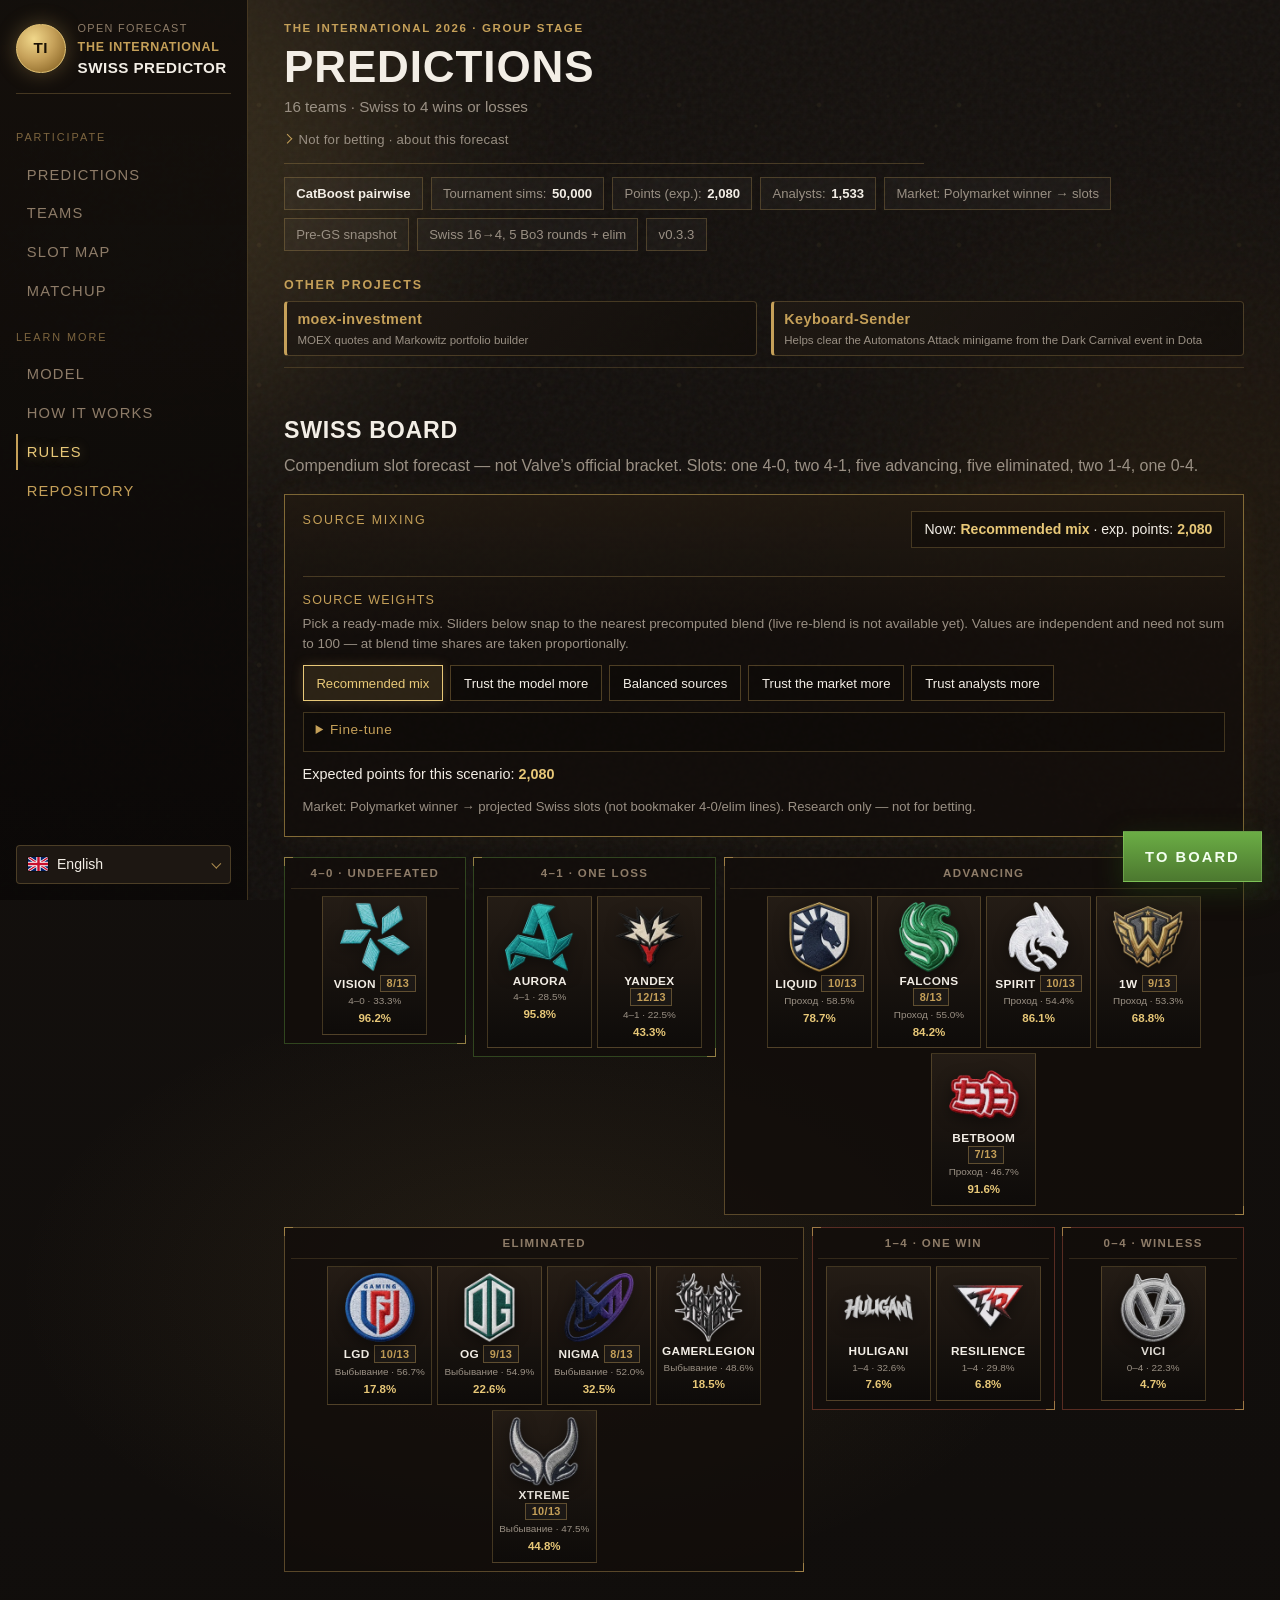
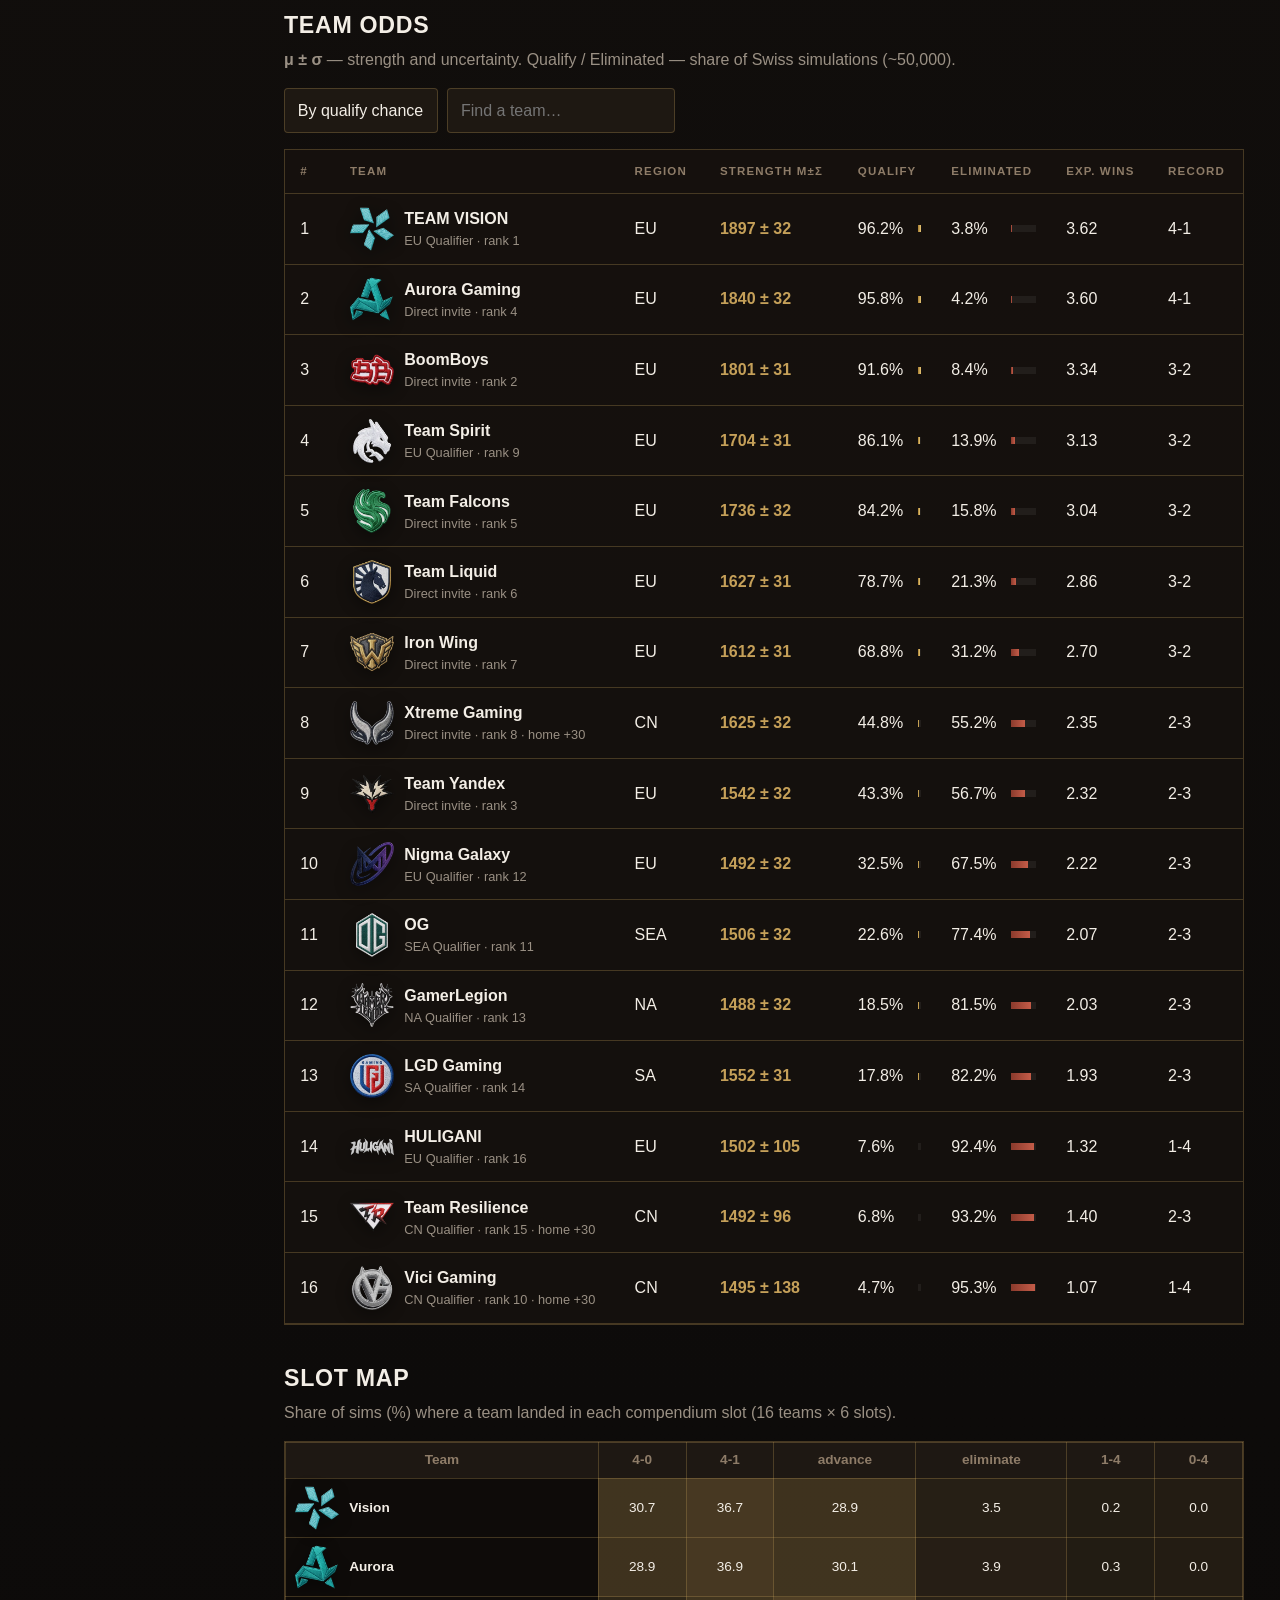
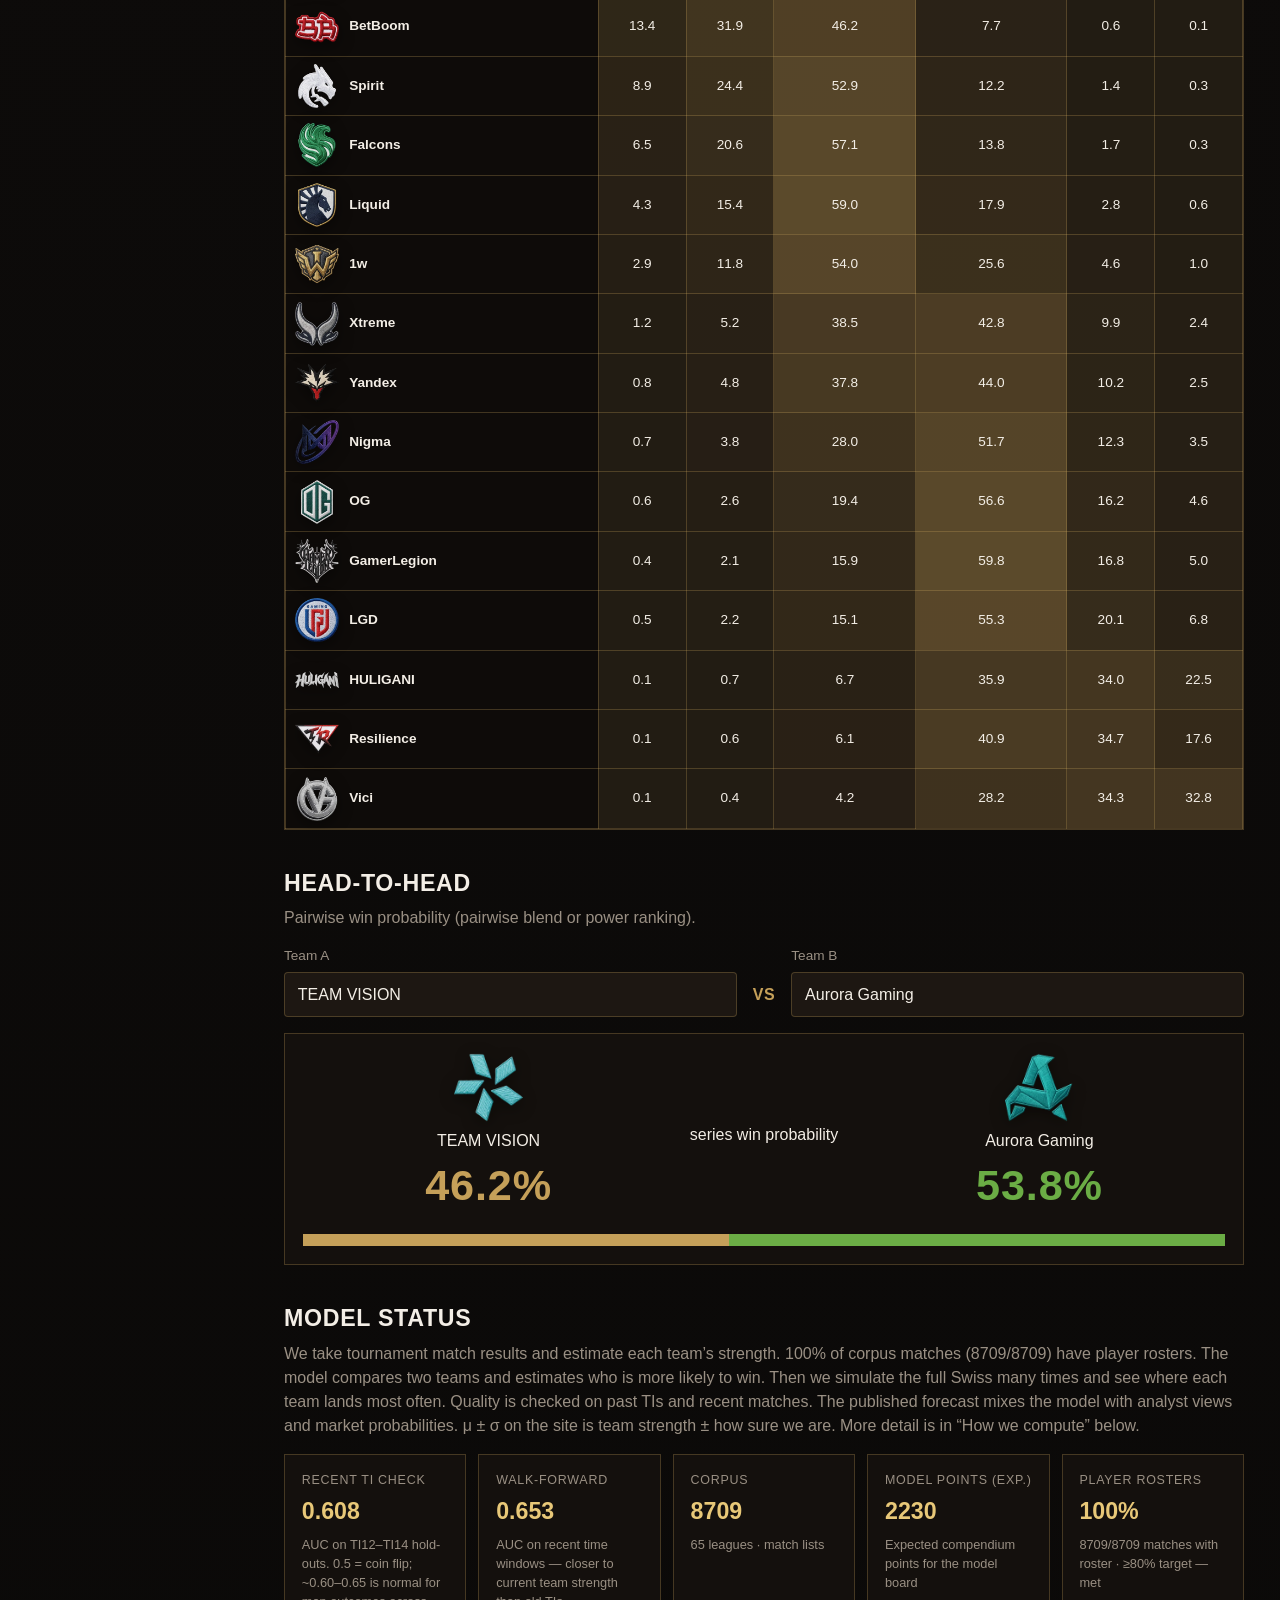
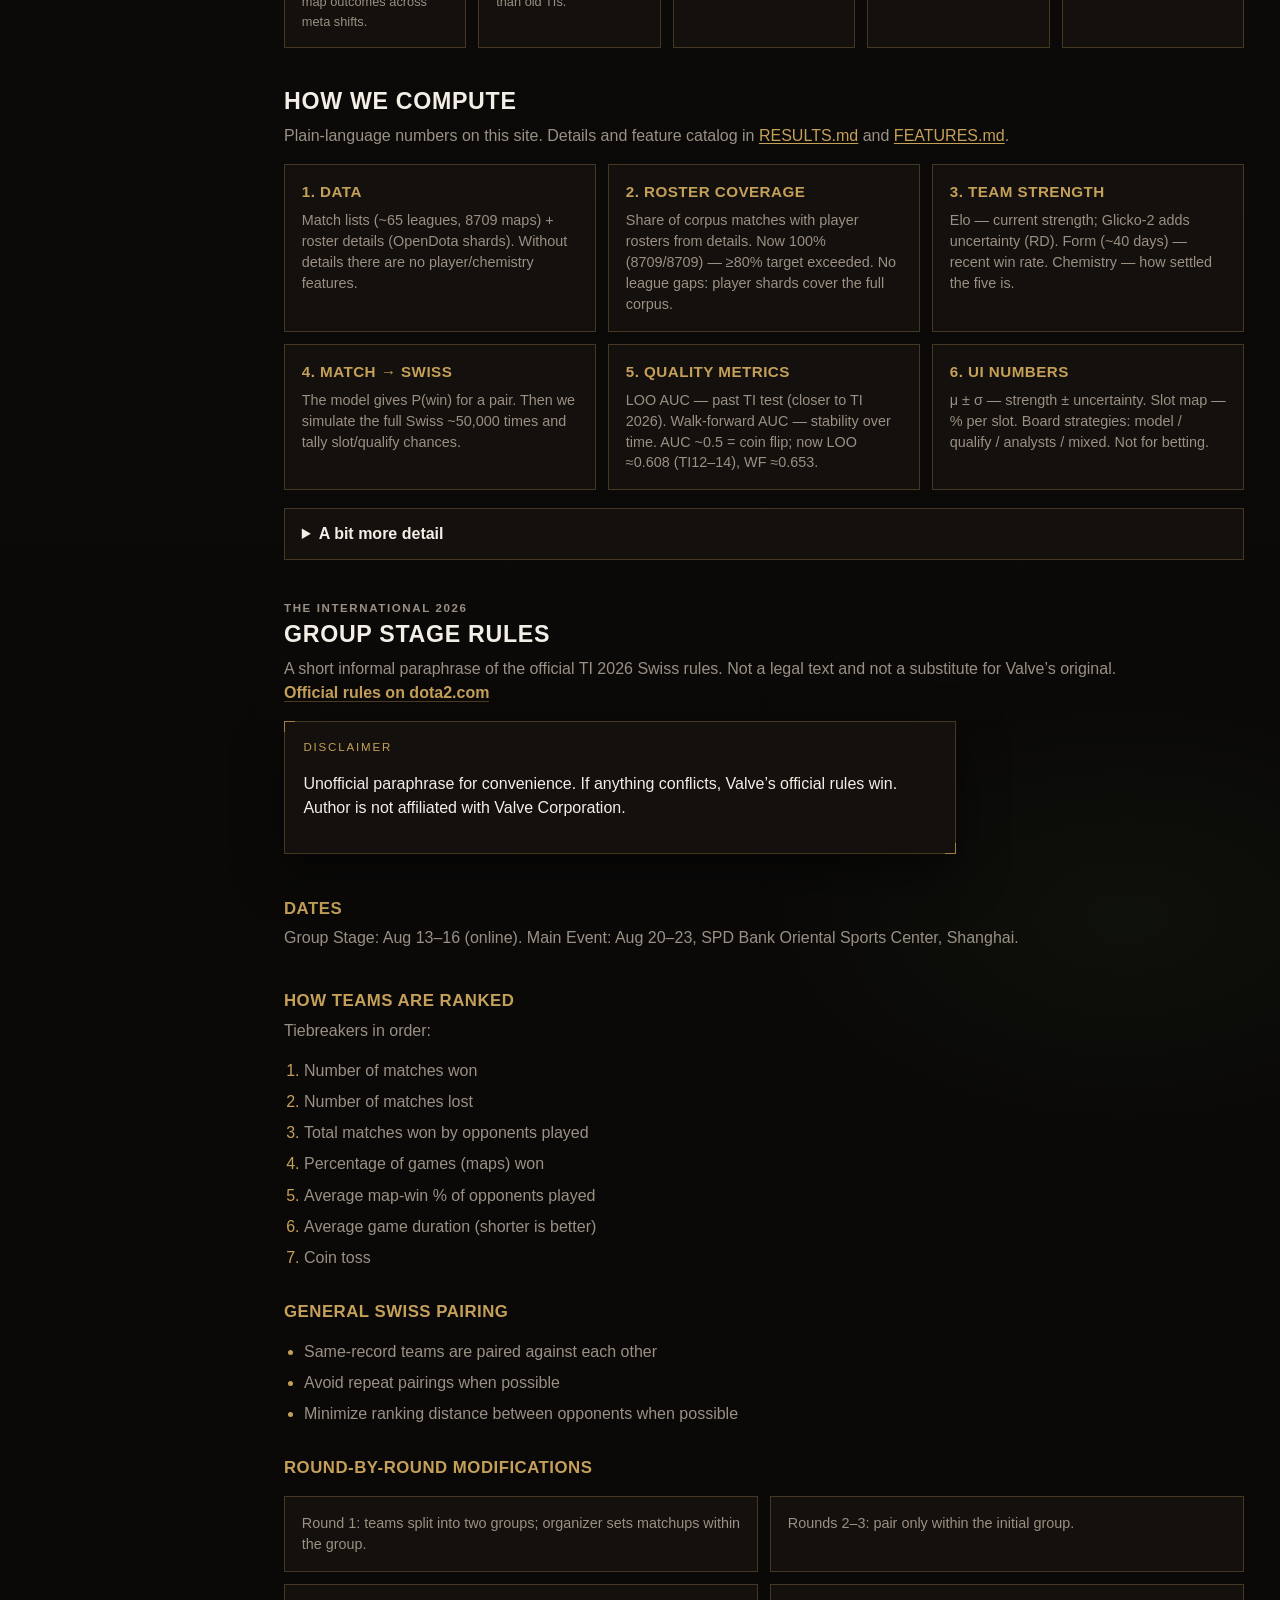
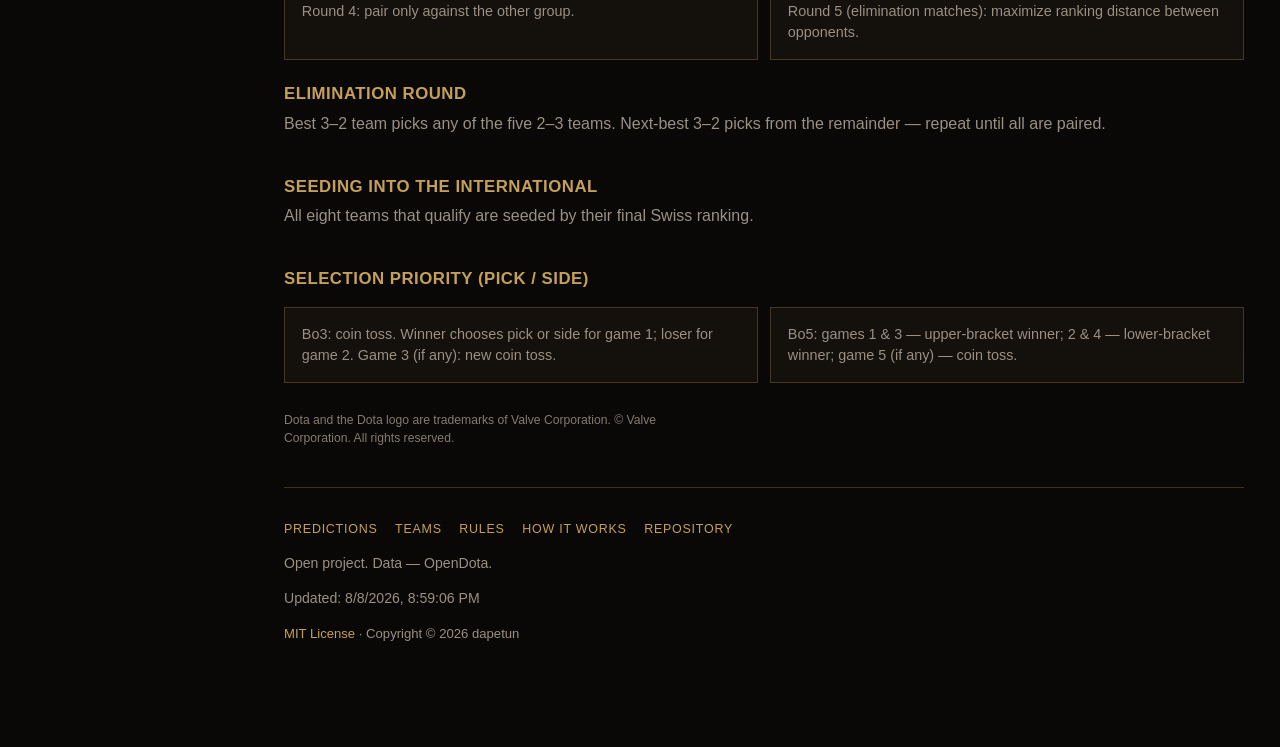
==== commit 06923750: "v0.3.3: GS readiness — UX honesty рынка, ECE, playoff MC, post-mortem" ====
--- a/docs/index.html
+++ b/docs/index.html
@@ -82,7 +82,7 @@
         </p>
         <details class="topbar-note" id="disclaimer-card">
           <summary data-i18n="disclaimer.summary">Не для ставок · кратко о прогнозе</summary>
-          <p id="disclaimer-text" data-i18n="disclaimer.loading">Загрузка…</p>
+          <p id="disclaimer-text" data-i18n="disclaimer.body">Загрузка…</p>
           <ul id="meta-warnings" class="meta-warnings" hidden></ul>
         </details>
       </header>
--- a/docs/assets/css/style.css
+++ b/docs/assets/css/style.css
@@ -1120,7 +1120,8 @@
 
 .other-projects-strip {
   margin: 0 0 1.1rem;
-  max-width: 42rem;
+  width: 100%;
+  max-width: none;
   padding: 0.55rem 0 0.65rem;
   border-bottom: 1px solid rgba(197, 160, 89, 0.22);
 }
@@ -1135,7 +1136,12 @@
 .other-projects-grid {
   display: grid;
   grid-template-columns: repeat(2, minmax(0, 1fr));
-  gap: 0.45rem;
+  gap: 0.55rem 0.85rem;
+}
+@media (max-width: 640px) {
+  .other-projects-grid {
+    grid-template-columns: 1fr;
+  }
 }
 .project-banner {
   display: flex;
@@ -1173,11 +1179,11 @@
 }
 .project-banner-desc {
   font-size: 0.72rem;
-  line-height: 1.3;
-  color: var(--muted);
-  white-space: nowrap;
-  overflow: hidden;
-  text-overflow: ellipsis;
+  line-height: 1.35;
+  color: var(--muted);
+  white-space: normal;
+  overflow: visible;
+  text-overflow: unset;
 }
 
 .license-line { margin: 0.65rem 0 0; font-size: 0.82rem; }
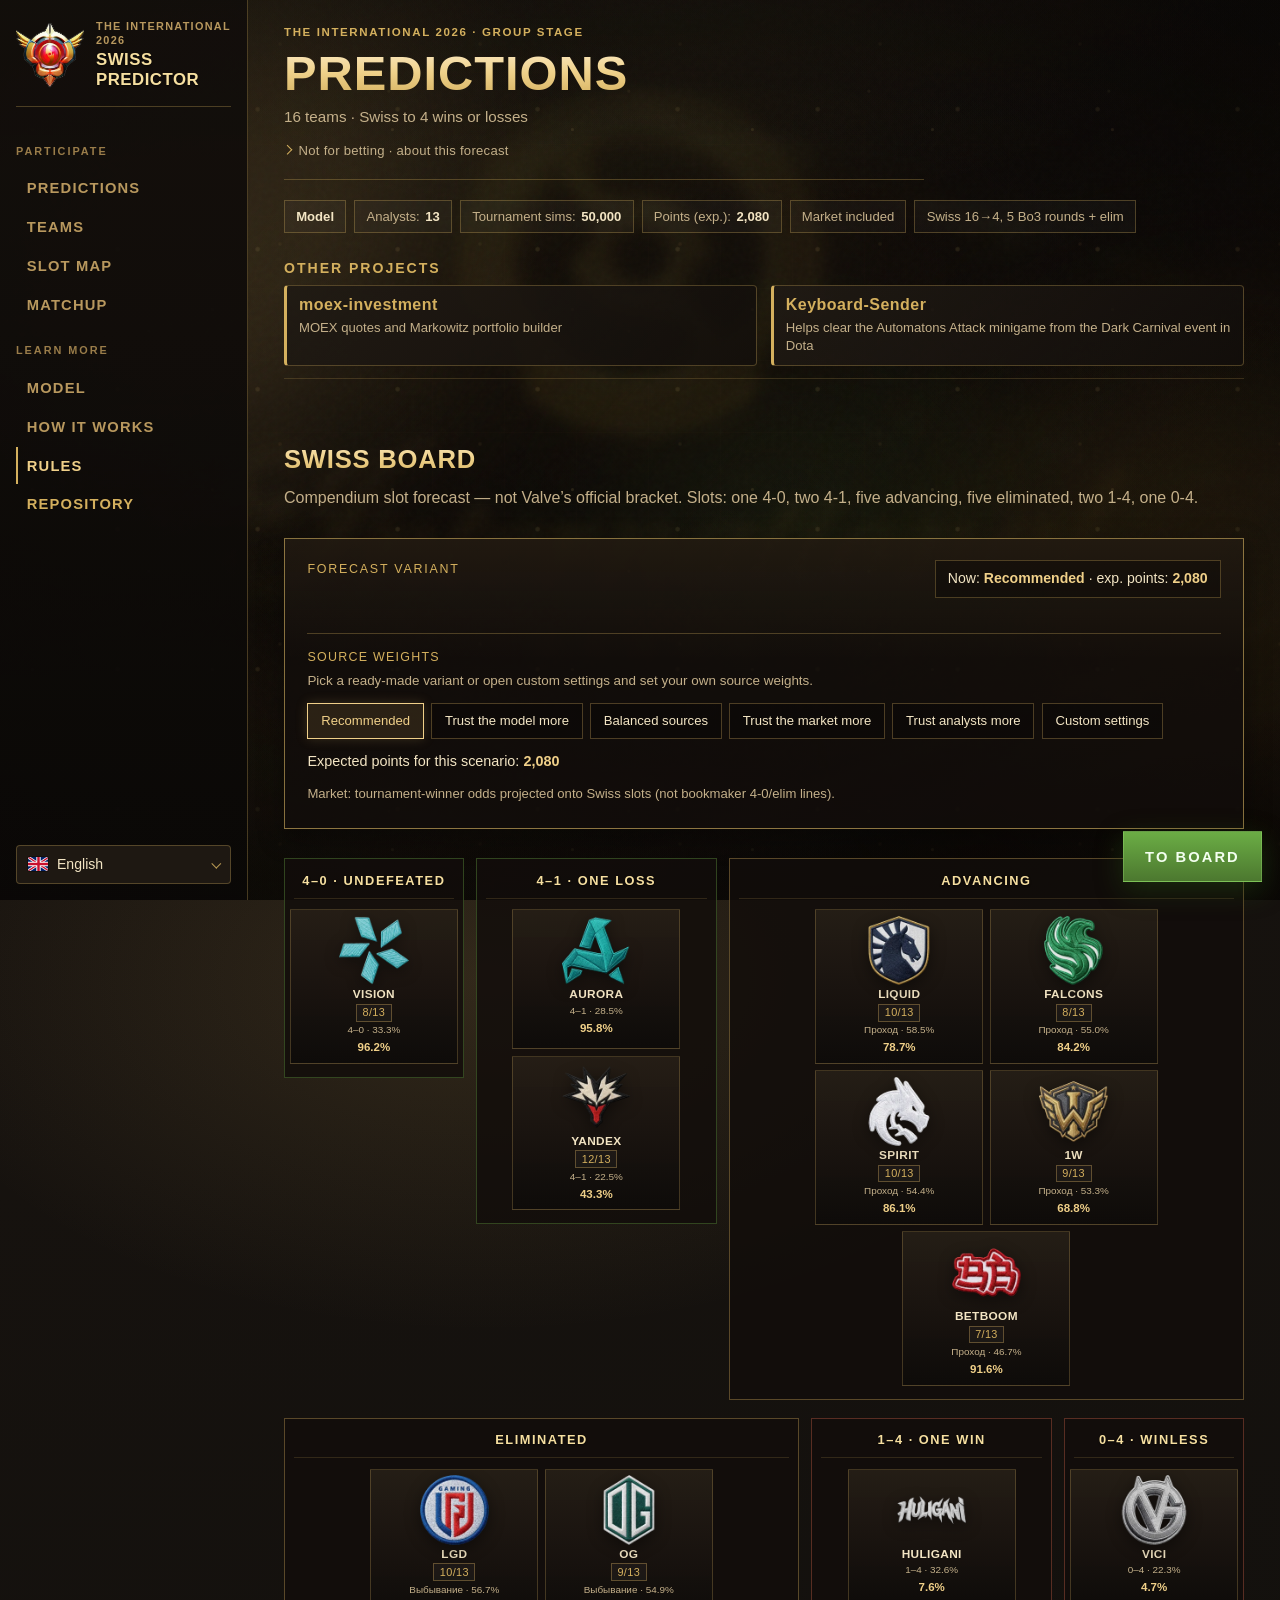
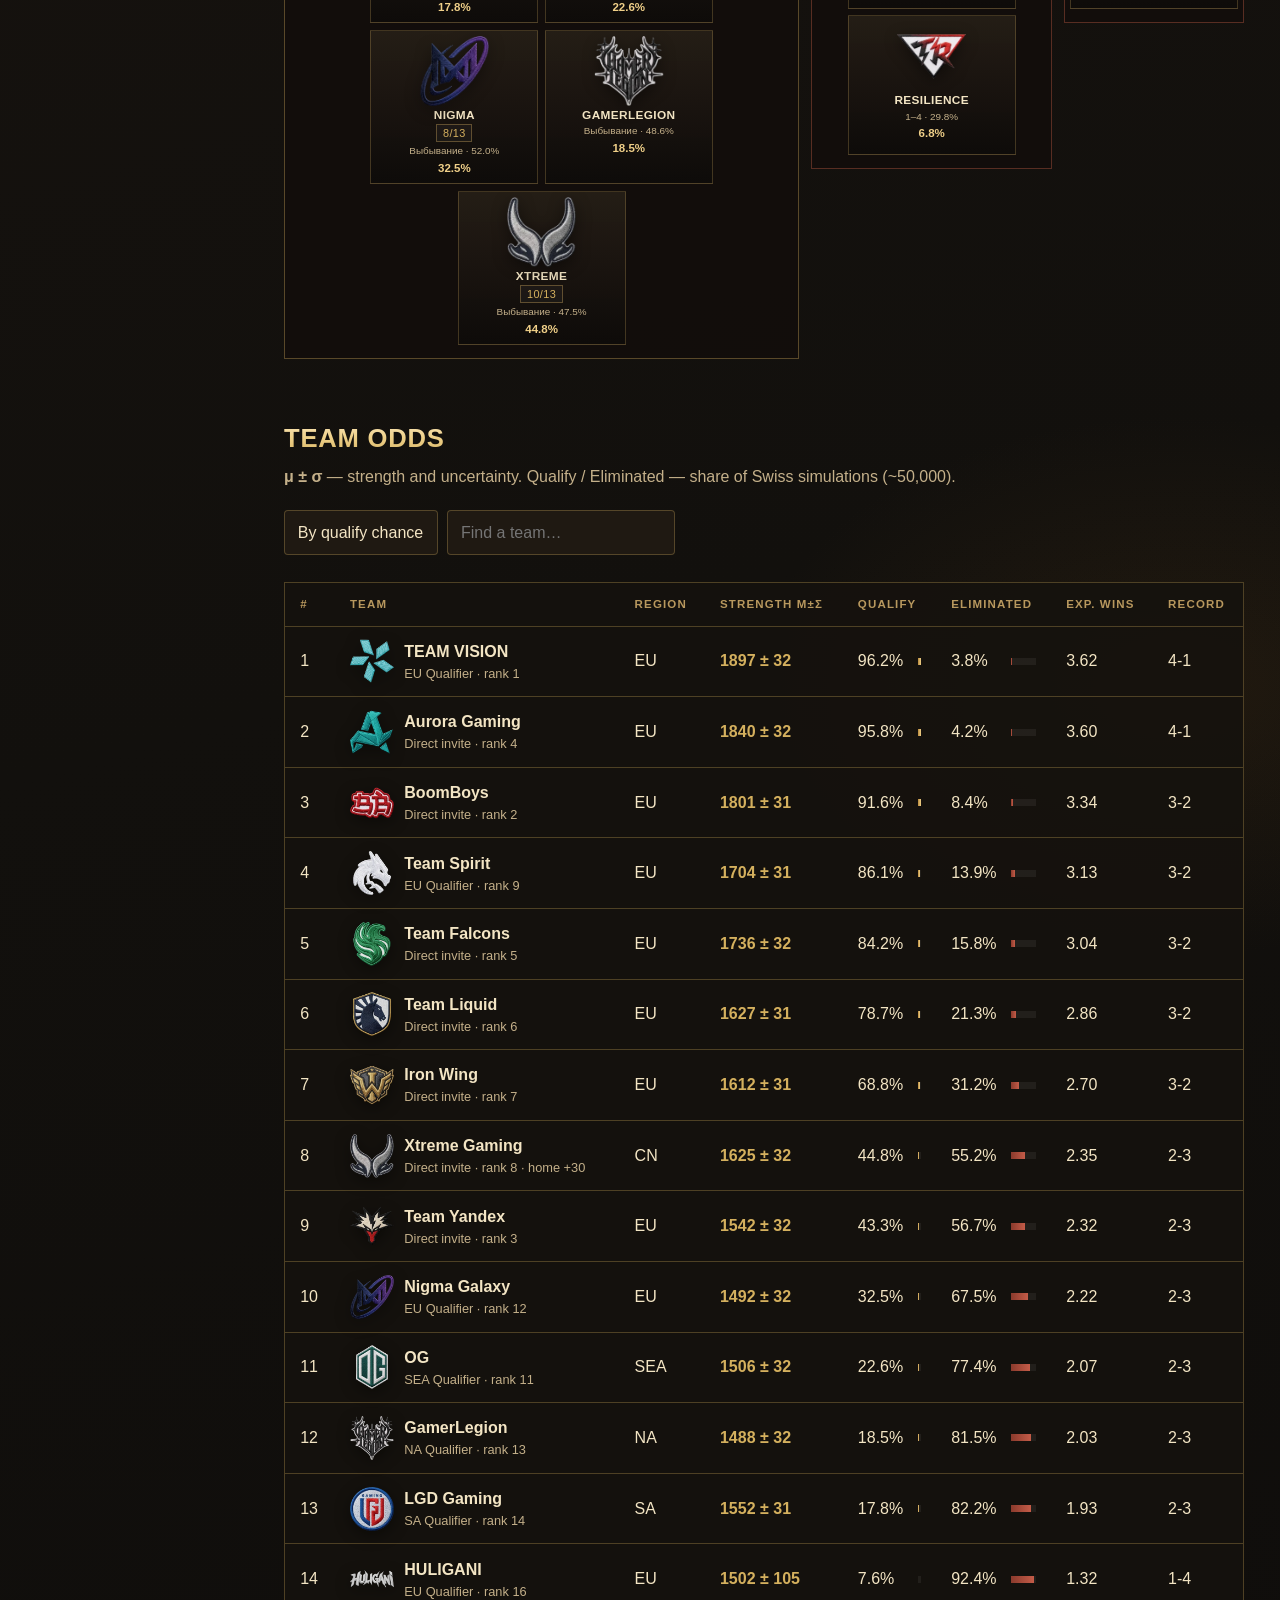
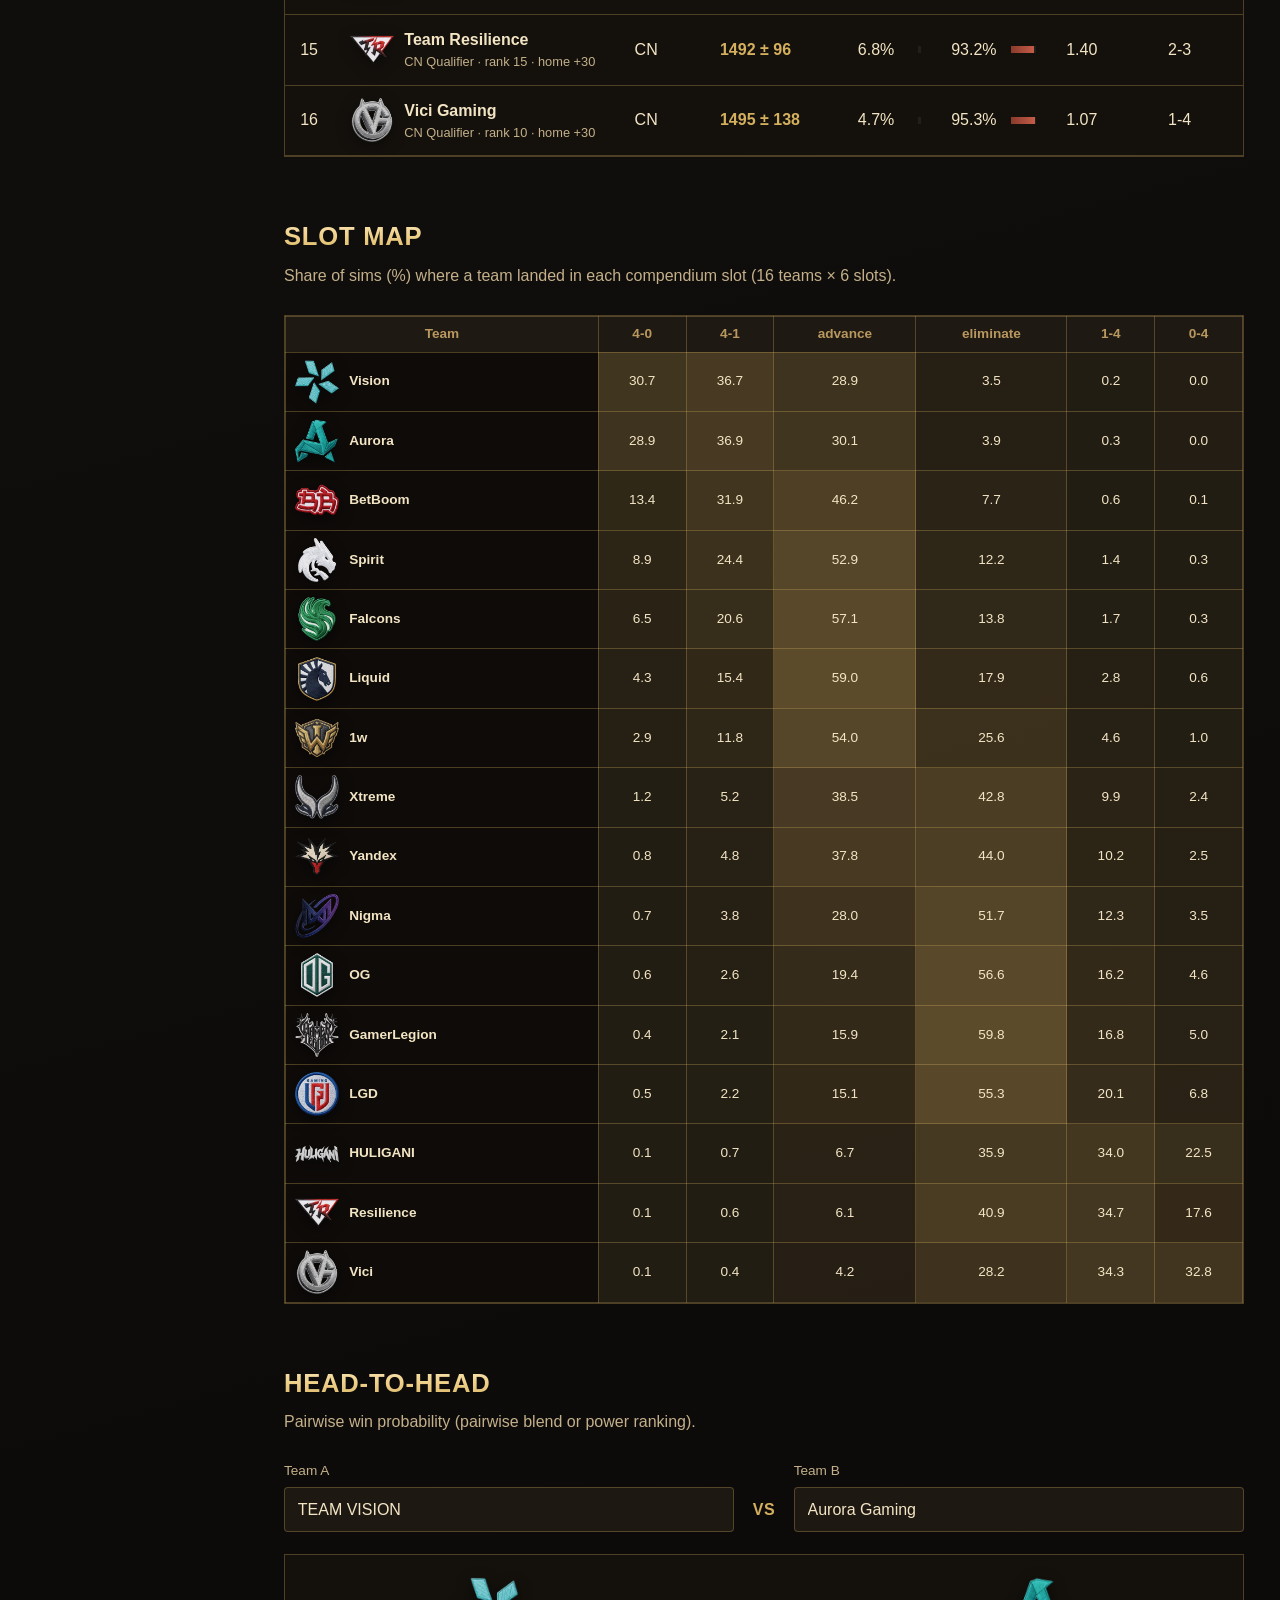
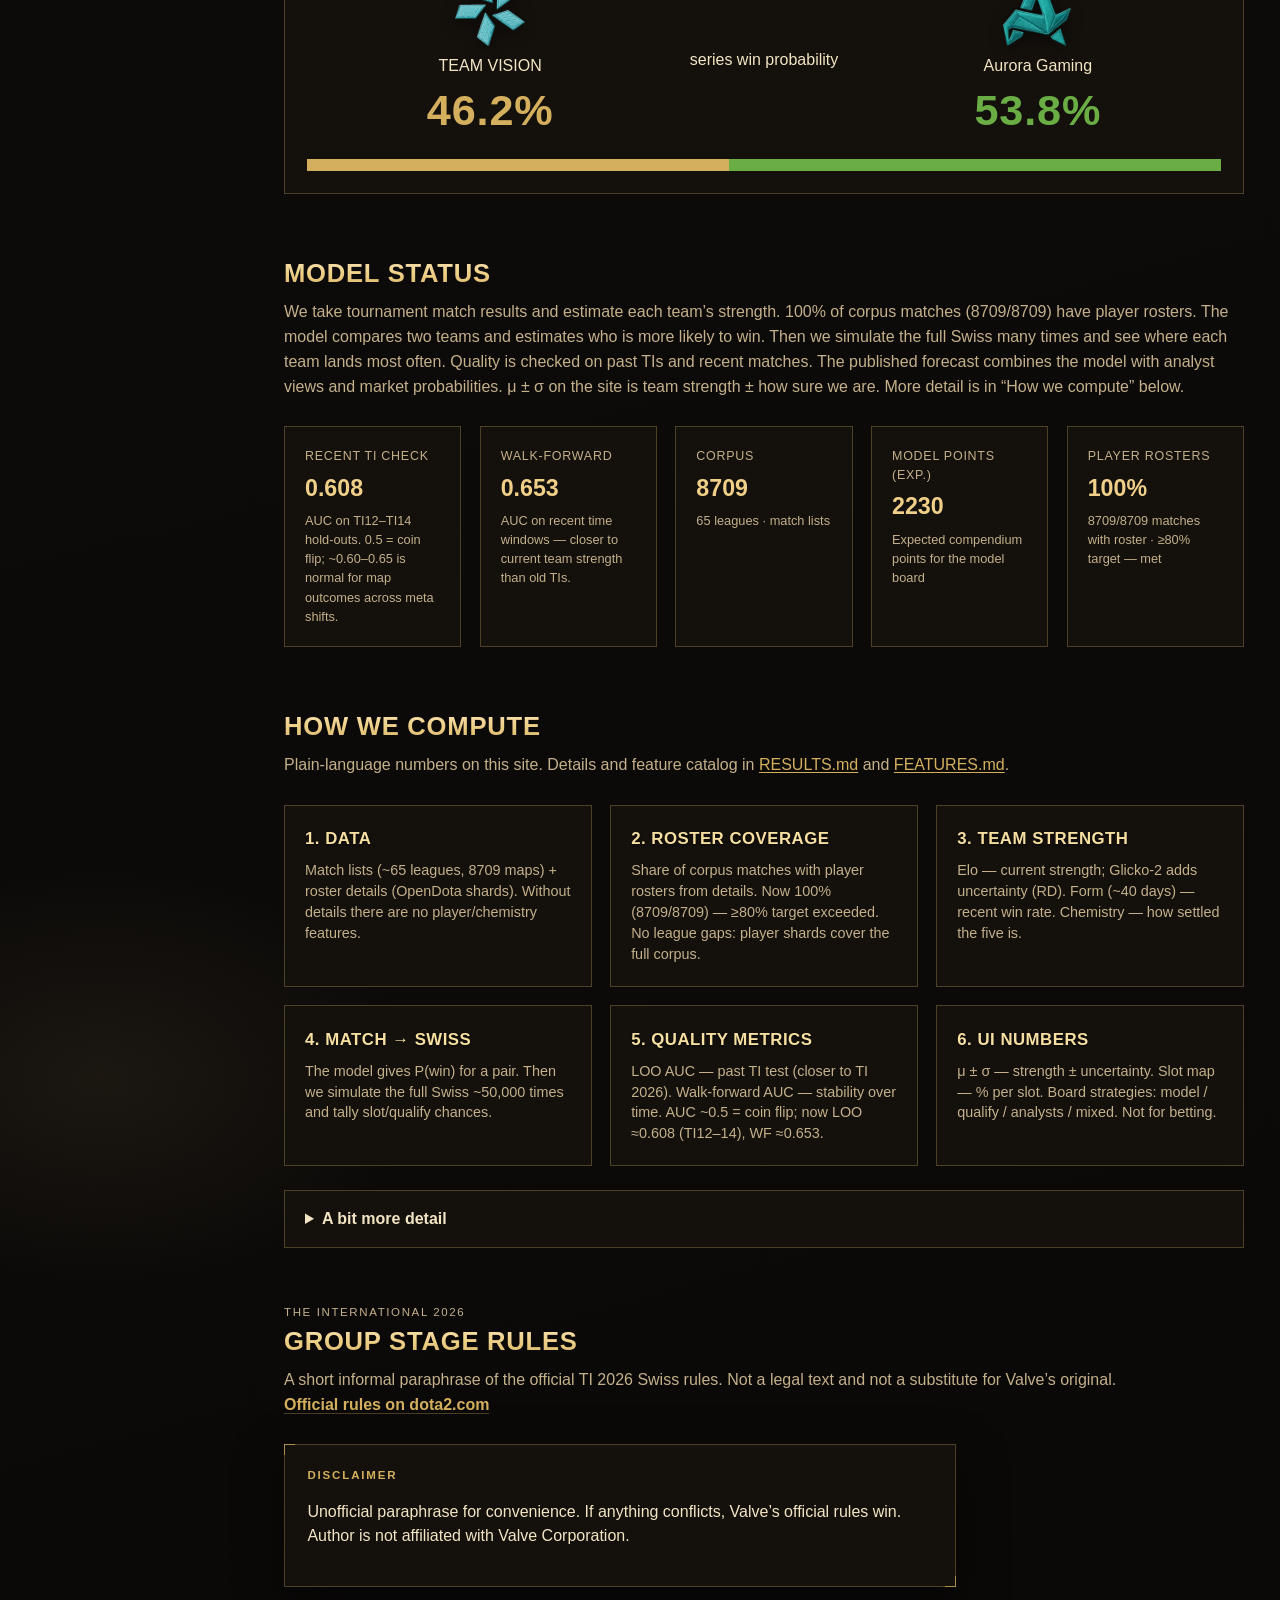
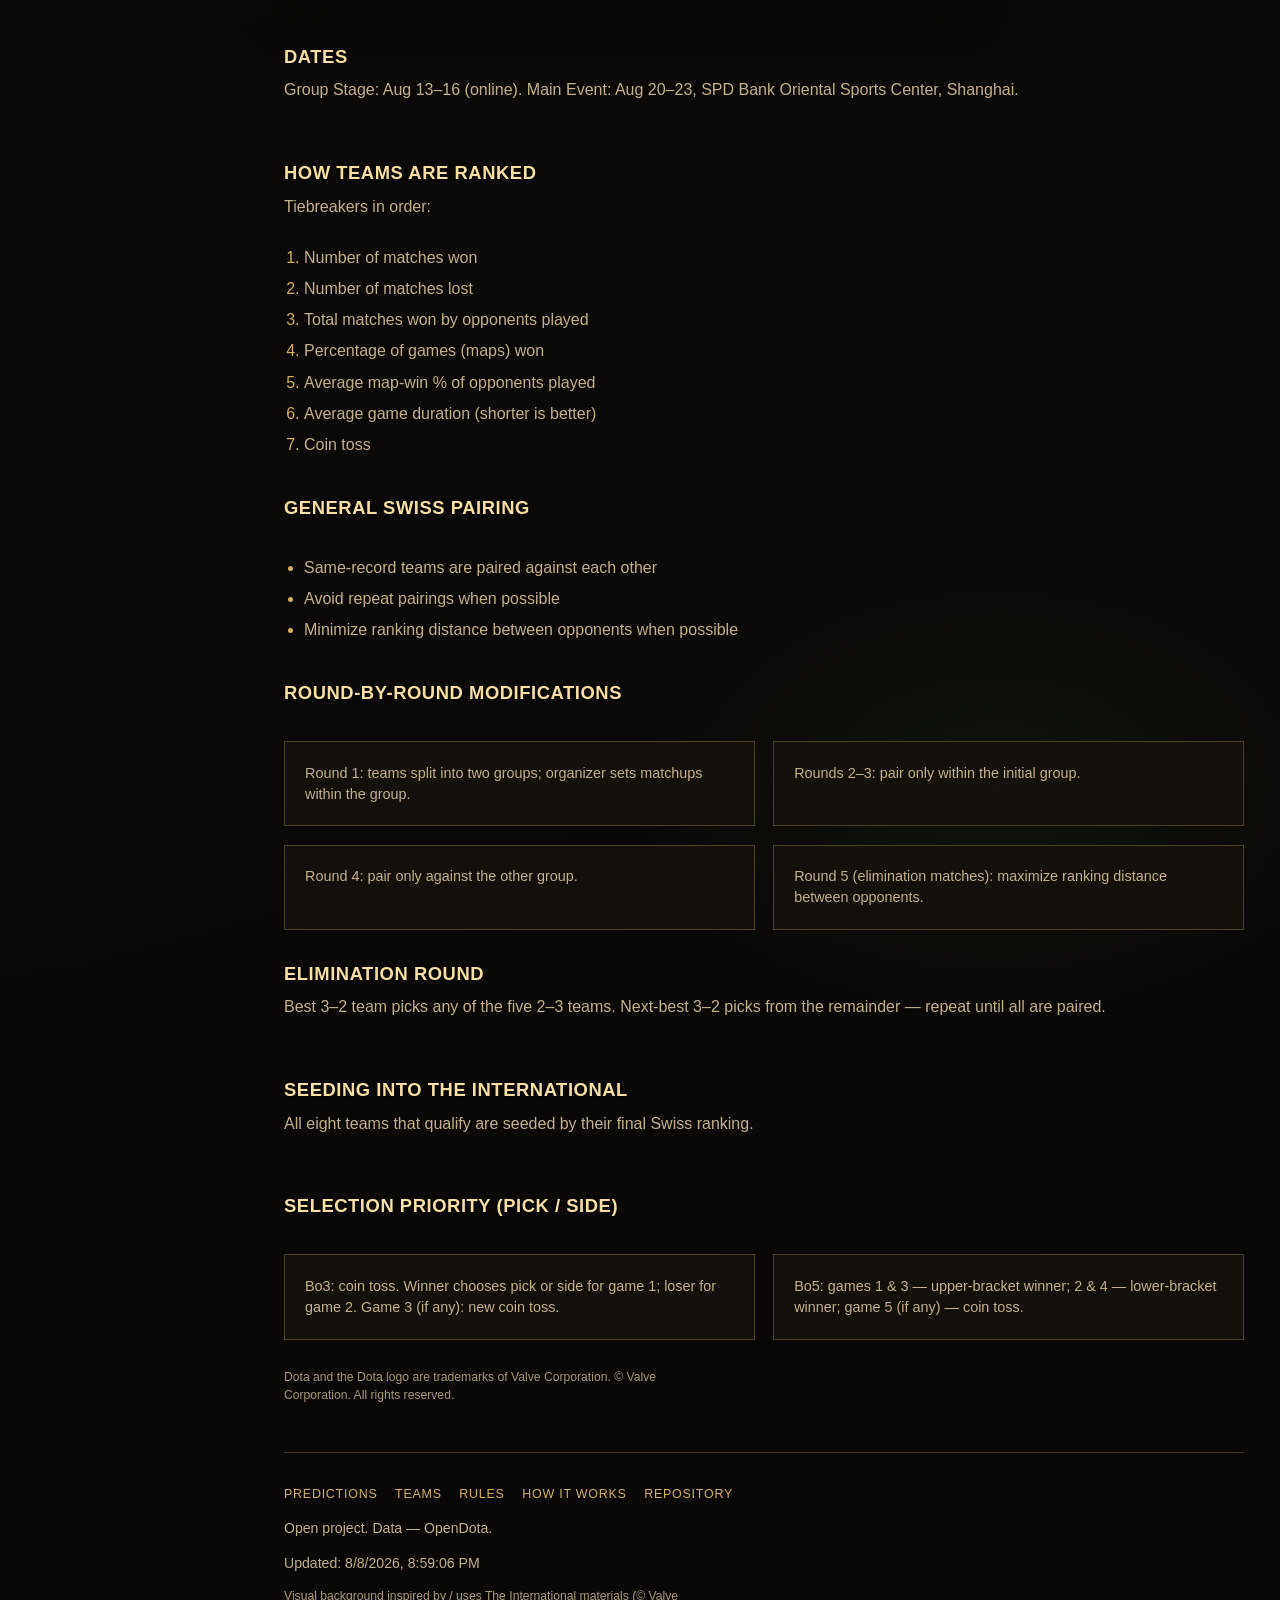
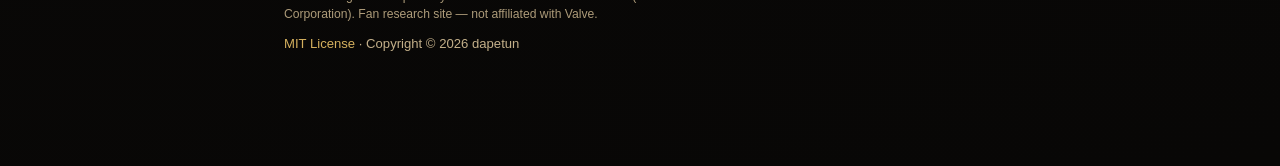
==== commit b36ead3c: "UI: TI atmosphere, brand crest, swiss/карточки и slot sources в экспорте" ====
--- a/docs/index.html
+++ b/docs/index.html
@@ -4,34 +4,49 @@
   <meta charset="UTF-8" />
   <meta name="viewport" content="width=device-width, initial-scale=1" />
   <title data-i18n="meta.title">TI 2026 · Прогноз Swiss</title>
-  <meta name="description" data-i18n="meta.description" content="Открытый прогноз групповой стадии The International 2026" />
+  <meta name="description" data-i18n="meta.description" content="Прогноз групповой стадии The International 2026" />
   <!-- CSP hint: GitHub Pages cannot set HTTP CSP headers from static HTML alone.
        Tighten via Pages/custom headers when available. Fonts: Google Fonts CDN
-       (Outfit + Source Sans 3); self-host to drop third-party if needed. -->
+       (IBM Plex Sans + Noto Sans + Roboto); self-host to drop third-party if needed. -->
   <meta
     http-equiv="Content-Security-Policy"
     content="default-src 'self'; script-src 'self'; style-src 'self' 'unsafe-inline' https://fonts.googleapis.com; font-src 'self' https://fonts.gstatic.com; img-src 'self' data:; connect-src 'self'; base-uri 'self'; form-action 'self'"
   />
   <link rel="preconnect" href="https://fonts.googleapis.com" />
   <link rel="preconnect" href="https://fonts.gstatic.com" crossorigin />
-  <link href="https://fonts.googleapis.com/css2?family=Outfit:wght@500;600;700&family=Source+Sans+3:wght@400;500;600;700&display=swap" rel="stylesheet" />
+  <link href="https://fonts.googleapis.com/css2?family=IBM+Plex+Sans:wght@500;600;700&family=Noto+Sans:wght@400;500;600;700&family=Roboto:wght@400;500;600;700&display=swap" rel="stylesheet" />
   <link rel="stylesheet" href="assets/css/style.css" />
 </head>
 <body>
   <div class="atmosphere" aria-hidden="true">
-    <div class="noise"></div>
+    <!-- TI refs: darkened/blurred ambient only — not a Valve brand banner -->
+    <div class="atmosphere-photo atmosphere-photo--scene"></div>
+    <div class="atmosphere-photo atmosphere-photo--carpet"></div>
+    <div class="atmosphere-photo atmosphere-photo--gold"></div>
+    <div class="atmosphere-photo-veil"></div>
+    <div class="haze"></div>
+    <div class="mesh"></div>
     <div class="glow glow-a"></div>
     <div class="glow glow-b"></div>
+    <div class="glow glow-c"></div>
     <div class="embers"></div>
+    <div class="noise"></div>
+    <div class="vignette"></div>
   </div>
 
   <div class="app-shell">
     <aside class="sidebar" id="sidebar">
       <a class="sidebar-brand" href="#board">
-        <span class="brand-aegis" aria-hidden="true">TI</span>
-        <div>
-          <p class="brand-kicker" data-i18n="brand.kicker">Открытый прогноз</p>
-          <p class="brand-script">The International</p>
+        <img
+          class="brand-aegis"
+          src="assets/img/brand-mark.png"
+          alt=""
+          width="68"
+          height="68"
+          decoding="async"
+        />
+        <div class="brand-copy">
+          <p class="brand-kicker" data-i18n="brand.kicker">The International 2026</p>
           <h1 class="brand-title" data-i18n="brand.title">Прогноз Swiss</h1>
         </div>
       </a>
@@ -139,23 +154,26 @@
               <option value="points_optimal" data-i18n="strategy.points_optimal">Модель · максимум очков</option>
               <option value="qualify_rank" data-i18n="strategy.qualify_rank">Модель · по шансу пройти</option>
               <option value="analyst_consensus" data-i18n="strategy.analyst_consensus">Консенсус аналитиков</option>
-              <option value="fusion" data-i18n="strategy.fusion">Рекомендуемая смесь</option>
+              <option value="fusion" data-i18n="strategy.fusion">Рекомендуемый</option>
               <option value="fusion_model_heavy" data-i18n="strategy.fusion_model_heavy">Больше доверять модели</option>
               <option value="fusion_balanced" data-i18n="strategy.fusion_balanced">Баланс источников</option>
               <option value="fusion_market_lean" data-i18n="strategy.fusion_market_lean">Больше доверять рынку</option>
               <option value="fusion_analyst_lean" data-i18n="strategy.fusion_analyst_lean">Больше доверять аналитикам</option>
+              <option value="fusion_custom" data-i18n="strategy.fusion_custom">Собственные настройки</option>
             </select>
 
             <div class="fusion-weights" id="fusion-weights" hidden>
-              <p class="fusion-weights-label" data-i18n="fusion.weights_label">Веса источников</p>
+              <p class="fusion-weights-label" data-i18n="fusion.weights_label">Вариант прогноза</p>
               <p class="fusion-weights-help" id="fusion-weights-help" data-i18n="fusion.weights_help">
-                Готовые смеси и ползунки. Значения независимы и не обязаны давать в сумме 100 — при расчёте доли берутся пропорционально.
+                Выберите готовый вариант или задайте свои веса источников.
               </p>
               <div class="fusion-presets" id="fusion-presets"></div>
-              <details class="fusion-advanced">
-                <summary data-i18n="fusion.advanced">Тонкая настройка</summary>
+              <div class="fusion-custom-panel" id="fusion-custom-panel" hidden>
+                <p class="fusion-custom-hint" data-i18n="fusion.custom_help">
+                  Передвигайте ползунки — доска пересчитается сразу. Веса независимы и не обязаны давать 100%.
+                </p>
                 <div class="fusion-sliders" id="fusion-sliders"></div>
-              </details>
+              </div>
               <p class="fusion-score" id="fusion-score"></p>
               <p class="market-disclaimer" id="market-disclaimer"></p>
             </div>
@@ -213,7 +231,7 @@
         <section class="section" id="matchup">
           <div class="section-head">
             <h3 data-i18n="matchup.title">Кто кого</h3>
-            <p data-i18n="matchup.lead">Парная вероятность победы (смесь парных оценок или силовой рейтинг).</p>
+            <p data-i18n="matchup.lead">Парная вероятность победы между командами.</p>
           </div>
           <div class="matchup">
             <div class="matchup-pick">
@@ -232,7 +250,7 @@
         <section class="section" id="model">
           <div class="section-head">
             <h3 data-i18n="model.title">Состояние модели</h3>
-            <p id="methodology-text" data-i18n="model.methodology">Смесь XGBoost + CatBoost; проверка Leave-One-TI-Out; сила μ±σ.</p>
+            <p id="methodology-text" data-i18n="model.methodology">Модель по матчам и силе команд (μ±σ).</p>
           </div>
           <div class="metrics" id="metrics-grid"></div>
         </section>
@@ -270,7 +288,7 @@
             </article>
             <article class="how-card">
               <h4 data-i18n="how.card6.title">6. Числа в интерфейсе</h4>
-              <p data-i18n="how.card6.body">μ ± σ — сила ± неопределённость. Карта слотов — % слотов. Стратегии доски: модель / проход / аналитики / смешанный (разные веса источников). Не для ставок.</p>
+              <p data-i18n="how.card6.body">μ ± σ — сила команды и насколько мы в ней уверены. Карта слотов — шансы попасть в каждый слот. Можно выбрать готовый вариант прогноза или свои веса.</p>
             </article>
           </div>
           <details class="how-details">
@@ -279,7 +297,7 @@
               <li data-i18n="how.details_li1">Строка игрока: в деталях есть players[], account_id ≠ 0/None и известен team_id стороны.</li>
               <li data-i18n="how.details_li2">Покрытие составов: 100% (8709/8709). Детали докачаны по всем лигам корпуса (DLS28/29, EWC 2026, TI14, ESL Birmingham, Wallachia S8, BLAST VI/VII и др.). Need download=0.</li>
               <li data-i18n="how.details_li3">Полураспад выборки 210д × tier (TI/major/qual/online); форма ~40д; патч ≥7.41 ×1.25.</li>
-              <li data-i18n="how.details_li4">Смесь XGB+CatBoost с весами по LOO log-loss; в production может быть изотоническая калибровка.</li>
+              <li data-i18n="how.details_li4">Основная модель — CatBoost по парам команд.</li>
               <li data-i18n="how.details_li5">Нечётный остаток в корзине рекорда Swiss получает bye без авто-победы (упрощение симуляции).</li>
             </ul>
           </details>
@@ -412,8 +430,11 @@
           <a href="https://github.com/dapetun/dota-TI2026-predict" rel="noopener noreferrer" target="_blank" data-i18n="nav.repo">Репозиторий</a>
         </nav>
 
-        <p data-i18n="footer.open">Открытый проект. Данные — OpenDota.</p>
+        <p data-i18n="footer.open">Данные — OpenDota.</p>
         <p id="footer-stamp"></p>
+        <p class="footer-attribution" data-i18n="footer.visual_attribution">
+          Визуальный фон вдохновлён / использует материалы The International (© Valve Corporation). Фанатский исследовательский сайт, не аффилирован с Valve.
+        </p>
         <p class="license-line">
           <a href="https://github.com/dapetun/dota-TI2026-predict/blob/prod/LICENSE" rel="noopener noreferrer" target="_blank" data-i18n="footer.license">Лицензия MIT</a>
           · <span data-i18n="footer.copyright">Copyright © 2026 dapetun</span>
--- a/docs/assets/css/style.css
+++ b/docs/assets/css/style.css
@@ -1,28 +1,36 @@
 :root {
   --bg: #0d0b0a;
-  --bg-elev: rgba(22, 18, 14, 0.88);
-  --bg-soft: rgba(32, 26, 20, 0.92);
-  --bg-panel: rgba(18, 14, 11, 0.78);
-  --line: rgba(197, 160, 89, 0.28);
-  --line-strong: rgba(212, 175, 87, 0.55);
-  --text: #f3eee6;
-  --muted: #9a9084;
-  --muted-gold: #8e7c68;
-  --gold: #c5a059;
-  --gold-bright: #e8c878;
-  --gold-soft: #a67c2e;
-  --bronze: #7d653f;
+  --bg-elev: rgba(22, 18, 14, 0.9);
+  --bg-soft: rgba(32, 26, 20, 0.94);
+  --bg-panel: rgba(18, 14, 11, 0.84);
+  --line: rgba(212, 176, 94, 0.3);
+  --line-strong: rgba(232, 196, 106, 0.55);
+  --text: #f3e5c4;
+  /* Secondary copy: keep warm, but light enough to read on dark panels (was muddy #a39276). */
+  --muted: #c4b08a;
+  --muted-gold: #b8985e;
+  --gold: #d4b05e;
+  --gold-bright: #f0d089;
+  /* Headings lean gold vs body cream so titles separate from the field. */
+  --heading: #f6dfa0;
+  --heading-grad: linear-gradient(180deg, #fbe9c4 0%, #efd18a 48%, #d4b05e 100%);
+  --heading-shadow: 0 1px 2px rgba(0, 0, 0, 0.65);
+  --gold-soft: #b8893a;
+  --bronze: #9a7d4a;
   --teal: #6bad45;
   --cta: #4c782f;
   --cta-hi: #6bad45;
   --danger: #c45c48;
   --ok: #6bad45;
-  --warn: #c5a059;
+  --warn: #d4b05e;
   --shadow: 0 18px 48px rgba(0, 0, 0, 0.55);
   --radius: 4px;
-  --font: "Source Sans 3", "Segoe UI", sans-serif;
-  /* Clean geometric display — TI Predictions-style caps, not flared fantasy serif */
-  --display: "Outfit", "Segoe UI", sans-serif;
+  --font: "Noto Sans", "Segoe UI", sans-serif;
+  --display: "IBM Plex Sans", "Segoe UI", sans-serif;
+  --stats: "Roboto", "Segoe UI", sans-serif;
+  --fw-body: 500;
+  --fw-ui: 600;
+  --fw-strong: 700;
   --sidebar-w: 15.5rem;
 }
 
@@ -32,11 +40,14 @@
   margin: 0;
   min-height: 100vh;
   font-family: var(--font);
+  font-weight: var(--fw-body);
   color: var(--text);
   background:
-    radial-gradient(900px 520px at 42% 18%, rgba(197, 160, 89, 0.1), transparent 58%),
-    radial-gradient(700px 420px at 88% 80%, rgba(76, 120, 47, 0.07), transparent 50%),
-    linear-gradient(180deg, #15110e 0%, var(--bg) 42%, #090807 100%);
+    radial-gradient(1100px 640px at 38% 12%, rgba(197, 160, 89, 0.16), transparent 55%),
+    radial-gradient(820px 520px at 92% 28%, rgba(90, 61, 24, 0.22), transparent 52%),
+    radial-gradient(760px 480px at 78% 88%, rgba(76, 120, 47, 0.1), transparent 48%),
+    radial-gradient(640px 420px at 8% 72%, rgba(125, 101, 63, 0.14), transparent 50%),
+    linear-gradient(165deg, #1a1410 0%, #12100d 28%, var(--bg) 58%, #080706 100%);
   line-height: 1.5;
 }
 
@@ -45,32 +56,110 @@
   position: fixed;
   inset: 0;
   z-index: 0;
+  overflow: hidden;
+}
+/* Full-bleed TI ambient plane: mild blur + veil so photo texture reads, Valve marks stay non-brand */
+.atmosphere-photo {
+  position: absolute;
+  inset: -4%;
+  background-repeat: no-repeat;
+  background-size: cover;
+}
+.atmosphere-photo--scene {
+  background-image: url("../img/ti2026-atmosphere.jpg");
+  background-position: 50% 42%;
+  opacity: 0.34;
+  filter: blur(4px) saturate(0.88) brightness(0.58);
+  transform: scale(1.06);
+}
+.atmosphere-photo--carpet {
+  background-image: url("../img/ti2026-carpet-texture.jpg");
+  background-position: 18% 88%;
+  background-size: cover;
+  opacity: 0.24;
+  filter: blur(3px) brightness(0.52) contrast(1.08);
+  mix-blend-mode: soft-light;
+}
+.atmosphere-photo--gold {
+  /* Embroidered gold as soft glow only; heavy blur keeps logo from reading as brand mark */
+  background-image: url("../img/ti2026-ref-aegis.jpg");
+  background-position: 72% 28%;
+  background-size: 78% auto;
+  opacity: 0.11;
+  filter: blur(32px) brightness(0.42) saturate(1.15);
+  mix-blend-mode: screen;
+  transform: scale(1.2);
+}
+.atmosphere-photo-veil {
+  position: absolute;
+  inset: 0;
+  background:
+    linear-gradient(165deg, rgba(10, 8, 6, 0.64) 0%, rgba(10, 8, 6, 0.36) 38%, rgba(8, 6, 5, 0.55) 100%),
+    radial-gradient(ellipse 78% 68% at 48% 36%, transparent 22%, rgba(8, 6, 5, 0.62) 100%);
+}
+.haze {
+  position: absolute;
+  inset: -8%;
+  background:
+    radial-gradient(ellipse 70% 45% at 50% 0%, rgba(232, 200, 120, 0.09), transparent 62%),
+    radial-gradient(ellipse 55% 40% at 15% 85%, rgba(166, 124, 46, 0.08), transparent 70%),
+    radial-gradient(ellipse 50% 35% at 85% 60%, rgba(76, 120, 47, 0.05), transparent 68%);
+  animation: haze-breathe 22s ease-in-out infinite;
+}
+.mesh {
+  position: absolute;
+  inset: 0;
+  opacity: 0.045;
+  background-image:
+    linear-gradient(rgba(197, 160, 89, 0.35) 1px, transparent 1px),
+    linear-gradient(90deg, rgba(197, 160, 89, 0.28) 1px, transparent 1px);
+  background-size: 72px 72px;
+  mask-image: radial-gradient(ellipse 75% 65% at 50% 40%, #000 20%, transparent 78%);
+  -webkit-mask-image: radial-gradient(ellipse 75% 65% at 50% 40%, #000 20%, transparent 78%);
+}
+.vignette {
+  position: absolute;
+  inset: 0;
+  background:
+    radial-gradient(ellipse 85% 75% at 50% 42%, transparent 35%, rgba(8, 6, 5, 0.55) 100%),
+    linear-gradient(180deg, rgba(8, 6, 5, 0.25) 0%, transparent 18%, transparent 78%, rgba(8, 6, 5, 0.45) 100%);
 }
 .noise {
   position: absolute;
   inset: 0;
-  opacity: 0.045;
+  opacity: 0.07;
+  mix-blend-mode: soft-light;
   background-image: url("data:image/svg+xml,%3Csvg viewBox='0 0 200 200' xmlns='http://www.w3.org/2000/svg'%3E%3Cfilter id='n'%3E%3CfeTurbulence type='fractalNoise' baseFrequency='0.85' numOctaves='3' stitchTiles='stitch'/%3E%3C/filter%3E%3Crect width='100%25' height='100%25' filter='url(%23n)'/%3E%3C/svg%3E");
 }
 .glow {
   position: absolute;
-  width: 42vw;
-  height: 42vw;
+  width: 46vw;
+  height: 46vw;
   border-radius: 50%;
-  filter: blur(90px);
-  opacity: 0.16;
-}
-.glow-a { top: -12%; left: -10%; background: #c5a059; animation: drift 16s ease-in-out infinite; }
-.glow-b { bottom: 8%; right: -14%; background: #5a3d18; animation: drift 20s ease-in-out infinite reverse; }
+  filter: blur(100px);
+  opacity: 0.2;
+}
+.glow-a { top: -14%; left: -12%; background: #c5a059; animation: drift 18s ease-in-out infinite; }
+.glow-b { bottom: 4%; right: -16%; width: 40vw; height: 40vw; background: #5a3d18; opacity: 0.24; animation: drift 24s ease-in-out infinite reverse; }
+.glow-c {
+  top: 42%;
+  left: 48%;
+  width: 28vw;
+  height: 28vw;
+  background: #3d5c28;
+  opacity: 0.12;
+  animation: drift 28s ease-in-out infinite;
+}
 .embers {
   position: absolute;
   inset: 0;
   background-image:
-    radial-gradient(circle at 20% 70%, rgba(232, 200, 120, 0.12) 0 1px, transparent 2px),
-    radial-gradient(circle at 70% 40%, rgba(232, 200, 120, 0.08) 0 1px, transparent 2px),
-    radial-gradient(circle at 85% 75%, rgba(232, 200, 120, 0.1) 0 1.5px, transparent 3px);
-  background-size: 180px 180px, 240px 240px, 140px 140px;
-  opacity: 0.55;
+    radial-gradient(circle at 18% 72%, rgba(232, 200, 120, 0.16) 0 1px, transparent 2px),
+    radial-gradient(circle at 62% 38%, rgba(232, 200, 120, 0.1) 0 1px, transparent 2px),
+    radial-gradient(circle at 84% 78%, rgba(232, 200, 120, 0.14) 0 1.5px, transparent 3px),
+    radial-gradient(circle at 40% 22%, rgba(197, 160, 89, 0.1) 0 1px, transparent 2.5px);
+  background-size: 180px 180px, 240px 240px, 140px 140px, 200px 200px;
+  opacity: 0.7;
   animation: ember-drift 28s linear infinite;
 }
 
@@ -79,8 +168,20 @@
   50% { transform: translate(3%, -2%) scale(1.06); }
 }
 @keyframes ember-drift {
-  from { background-position: 0 0, 0 0, 0 0; }
-  to { background-position: 40px -60px, -30px 50px, 20px -40px; }
+  from { background-position: 0 0, 0 0, 0 0, 0 0; }
+  to { background-position: 40px -60px, -30px 50px, 20px -40px, -25px 35px; }
+}
+@keyframes haze-breathe {
+  0%, 100% { opacity: 0.85; transform: scale(1); }
+  50% { opacity: 1; transform: scale(1.03); }
+}
+
+@media (prefers-reduced-motion: reduce) {
+  .haze,
+  .glow-a,
+  .glow-b,
+  .glow-c,
+  .embers { animation: none; }
 }
 @keyframes rise {
   from { opacity: 0; transform: translateY(12px); }
@@ -124,51 +225,44 @@
 }
 .brand-aegis {
   flex-shrink: 0;
-  width: 3.1rem;
-  height: 3.1rem;
-  display: grid;
-  place-items: center;
-  border-radius: 50%;
-  font-family: var(--display);
-  font-weight: 700;
-  font-size: 0.95rem;
-  letter-spacing: 0.04em;
-  color: #1a1206;
-  background:
-    radial-gradient(circle at 35% 30%, #f0d78a, #c5a059 45%, #7a5618 100%);
-  border: 1px solid var(--gold-bright);
-  box-shadow: 0 0 20px rgba(197, 160, 89, 0.35);
+  width: 4.25rem;
+  height: 4.25rem;
+  border: none;
+  border-radius: 0;
+  outline: none;
+  box-shadow: none;
+  object-fit: contain;
+  object-position: center;
+  background: transparent;
+}
+.brand-copy {
+  min-width: 0;
 }
 .brand-kicker {
   margin: 0;
   font-size: 0.68rem;
+  font-weight: var(--fw-ui);
   letter-spacing: 0.12em;
   text-transform: uppercase;
   color: var(--muted-gold);
-}
-.brand-script {
-  margin: 0.1rem 0 0;
+  line-height: 1.25;
+}
+.brand-title {
+  margin: 0.18rem 0 0;
   font-family: var(--display);
-  font-size: 0.78rem;
-  font-weight: 600;
-  color: var(--gold);
-  letter-spacing: 0.06em;
-  text-transform: uppercase;
-}
-.brand-title {
-  margin: 0.12rem 0 0;
-  font-family: var(--display);
-  font-size: 0.95rem;
-  font-weight: 700;
+  font-size: 1.05rem;
+  font-weight: var(--fw-strong);
   letter-spacing: 0.03em;
   text-transform: uppercase;
-  color: var(--text);
+  color: var(--heading);
+  text-shadow: var(--heading-shadow);
   line-height: 1.2;
 }
 
 .nav-group-label {
   margin: 0.85rem 0 0.35rem;
   font-size: 0.68rem;
+  font-weight: var(--fw-ui);
   letter-spacing: 0.18em;
   text-transform: uppercase;
   color: var(--bronze);
@@ -182,6 +276,7 @@
   color: var(--muted-gold);
   text-decoration: none;
   font-size: 0.92rem;
+  font-weight: var(--fw-ui);
   letter-spacing: 0.08em;
   text-transform: uppercase;
   padding: 0.45rem 0.55rem;
@@ -196,7 +291,6 @@
 .side-nav a[aria-current="page"] {
   color: var(--gold-bright);
   border-left-color: var(--gold);
-  text-shadow: 0 0 12px rgba(232, 200, 120, 0.35);
 }
 .nav-github { color: var(--gold) !important; }
 
@@ -296,14 +390,14 @@
 
 .app-main {
   min-width: 0;
-  padding: 1.25rem clamp(1rem, 3vw, 2.25rem) 5rem;
+  padding: 1.5rem clamp(1rem, 3vw, 2.25rem) 5.5rem;
   animation: rise 0.55s ease both;
 }
 
 .topbar {
   display: block;
-  margin-bottom: 0.85rem;
-  padding-bottom: 0.85rem;
+  margin-bottom: 1.25rem;
+  padding-bottom: 1.15rem;
   border-bottom: 1px solid var(--line);
   max-width: 40rem;
 }
@@ -313,23 +407,34 @@
   letter-spacing: 0.14em;
   text-transform: uppercase;
   font-size: 0.72rem;
-  font-weight: 600;
+  font-weight: var(--fw-ui);
 }
 .page-title {
   margin: 0 0 0.4rem;
   font-family: var(--display);
-  font-size: clamp(2rem, 4vw, 2.75rem);
-  font-weight: 700;
+  font-size: clamp(2.2rem, 4.4vw, 3.05rem);
+  font-weight: var(--fw-strong);
   line-height: 1.05;
   letter-spacing: 0.02em;
   text-transform: uppercase;
-  color: var(--text);
+  color: var(--heading);
+  text-shadow: var(--heading-shadow);
+}
+@supports ((-webkit-background-clip: text) or (background-clip: text)) {
+  .page-title {
+    background-image: var(--heading-grad);
+    -webkit-background-clip: text;
+    background-clip: text;
+    color: transparent;
+    text-shadow: none;
+  }
 }
 .page-lead {
   margin: 0;
   color: var(--muted);
   font-size: 0.95rem;
-  line-height: 1.4;
+  font-weight: var(--fw-body);
+  line-height: 1.55;
 }
 
 .topbar-note {
@@ -384,7 +489,7 @@
   position: relative;
   background: var(--bg-elev);
   border: 1px solid var(--line);
-  padding: 1.05rem 1.15rem;
+  padding: 1.35rem 1.4rem;
   box-shadow: var(--shadow);
 }
 .hero-card::before,
@@ -402,6 +507,7 @@
 .card-label {
   margin: 0 0 0.45rem;
   font-size: 0.72rem;
+  font-weight: var(--fw-ui);
   letter-spacing: 0.16em;
   text-transform: uppercase;
   color: var(--gold);
@@ -420,10 +526,13 @@
   padding: 0.35rem 0.7rem;
   border: 1px solid var(--line);
   background: rgba(255, 255, 255, 0.03);
+  font-family: var(--stats);
   font-size: 0.82rem;
-  color: var(--muted);
-}
-.chip strong { color: var(--text); font-weight: 600; }
+  font-weight: var(--fw-body);
+  font-variant-numeric: tabular-nums;
+  color: var(--muted);
+}
+.chip strong { color: var(--text); font-weight: var(--fw-ui); }
 .chip.mini {
   font-size: 0.68rem;
   padding: 0.1rem 0.35rem;
@@ -432,36 +541,46 @@
   border-color: rgba(197, 160, 89, 0.4);
 }
 .fallback-banner {
-  margin: 0 0 1rem;
-  padding: 0.75rem 1rem;
+  margin: 0 0 1.35rem;
+  padding: 0.85rem 1.15rem;
   border: 1px solid rgba(197, 160, 89, 0.55);
   background: rgba(197, 160, 89, 0.1);
   color: var(--gold-bright);
   font-size: 0.9rem;
-  font-weight: 600;
-}
-
-.section { padding: 1.75rem 0 0.5rem; }
-.section-head { margin-bottom: 1rem; }
+  font-weight: var(--fw-ui);
+}
+
+.section { padding: 2.75rem 0 1rem; }
+.section-head { margin-bottom: 1.5rem; padding-bottom: 0.15rem; }
 .section-head.row {
   display: flex;
   justify-content: space-between;
-  gap: 1rem;
+  gap: 1.25rem;
   align-items: end;
   flex-wrap: wrap;
 }
 .section-head h3,
 .section-head h4 {
-  margin: 0 0 0.35rem;
+  margin: 0 0 0.5rem;
   font-family: var(--display);
-  font-size: clamp(1.2rem, 2.2vw, 1.45rem);
-  font-weight: 700;
+  font-size: clamp(1.35rem, 2.4vw, 1.6rem);
+  font-weight: var(--fw-strong);
   letter-spacing: 0.03em;
   text-transform: uppercase;
-  color: var(--text);
-}
-.section-head h4 { font-size: 1.05rem; font-weight: 600; color: var(--gold); }
-.section-head p { margin: 0; color: var(--muted); }
+  color: var(--heading);
+  text-shadow: var(--heading-shadow);
+}
+@supports ((-webkit-background-clip: text) or (background-clip: text)) {
+  .section-head h3 {
+    background-image: var(--heading-grad);
+    -webkit-background-clip: text;
+    background-clip: text;
+    color: transparent;
+    text-shadow: none;
+  }
+}
+.section-head h4 { font-size: 1.15rem; font-weight: var(--fw-ui); }
+.section-head p { margin: 0; color: var(--muted); font-weight: var(--fw-body); line-height: 1.55; }
 .section-head a {
   color: var(--gold);
   text-decoration: underline;
@@ -470,21 +589,21 @@
 
 /* Mode / strategy panel */
 .mode-panel {
-  margin: 0 0 1.25rem;
-  padding: 1rem 1.1rem 1.15rem;
+  margin: 0 0 1.85rem;
+  padding: 1.35rem 1.4rem 1.5rem;
   border: 1px solid var(--line-strong);
   background:
     linear-gradient(180deg, rgba(197, 160, 89, 0.08), transparent 42%),
     var(--bg-panel);
-  box-shadow: 0 0 28px rgba(197, 160, 89, 0.06);
+  box-shadow: 0 8px 24px rgba(0, 0, 0, 0.35);
 }
 .mode-panel-head {
   display: flex;
   justify-content: space-between;
-  gap: 1rem;
+  gap: 1.15rem;
   flex-wrap: wrap;
   align-items: start;
-  margin-bottom: 0.9rem;
+  margin-bottom: 1.2rem;
 }
 .mode-panel-label {
   margin: 0 0 0.25rem;
@@ -505,7 +624,9 @@
   border: 1px solid var(--line);
   background: rgba(0, 0, 0, 0.28);
   color: var(--text);
+  font-family: var(--stats);
   font-size: 0.88rem;
+  font-variant-numeric: tabular-nums;
   max-width: 28rem;
 }
 .mode-current strong { color: var(--gold-bright); }
@@ -513,8 +634,8 @@
 .mode-groups {
   display: grid;
   grid-template-columns: repeat(3, minmax(0, 1fr));
-  gap: 0.55rem;
-  margin-bottom: 0.75rem;
+  gap: 0.75rem;
+  margin-bottom: 1rem;
 }
 .mode-group {
   appearance: none;
@@ -539,11 +660,12 @@
 .mode-group .mode-group-title {
   display: block;
   font-family: var(--display);
-  font-size: 0.9rem;
-  font-weight: 700;
+  font-size: 1rem;
+  font-weight: var(--fw-strong);
   letter-spacing: 0.03em;
   text-transform: uppercase;
-  color: var(--text);
+  color: var(--heading);
+  text-shadow: var(--heading-shadow);
   margin-bottom: 0.25rem;
 }
 .mode-group.active .mode-group-title { color: var(--gold-bright); }
@@ -565,6 +687,7 @@
   appearance: none;
   font: inherit;
   font-size: 0.82rem;
+  font-weight: var(--fw-ui);
   padding: 0.4rem 0.75rem;
   border: 1px solid rgba(197, 160, 89, 0.35);
   background: rgba(0, 0, 0, 0.25);
@@ -635,17 +758,16 @@
   background: rgba(197, 160, 89, 0.14);
   box-shadow: 0 0 12px rgba(197, 160, 89, 0.22);
 }
-.fusion-advanced {
-  margin: 0.35rem 0 0;
-  border: 1px solid var(--line);
-  background: rgba(0, 0, 0, 0.2);
-  padding: 0.45rem 0.75rem 0.65rem;
-}
-.fusion-advanced summary {
-  cursor: pointer;
-  color: var(--gold);
-  font-size: 0.85rem;
-  letter-spacing: 0.04em;
+.fusion-custom-panel {
+  margin-top: 0.75rem;
+  padding-top: 0.55rem;
+  border-top: 1px solid rgba(197, 160, 89, 0.18);
+}
+.fusion-custom-hint {
+  margin: 0 0 0.55rem;
+  color: var(--muted);
+  font-size: 0.82rem;
+  line-height: 1.4;
 }
 .fusion-sliders {
   display: grid;
@@ -666,6 +788,8 @@
 }
 .fusion-slider-eff {
   font-size: 0.75rem;
+  font-family: var(--stats);
+  font-variant-numeric: tabular-nums;
   color: var(--muted);
 }
 .fusion-slider-row input[type="range"] {
@@ -674,7 +798,9 @@
 }
 .fusion-score {
   margin: 0.75rem 0 0;
+  font-family: var(--stats);
   font-size: 0.9rem;
+  font-variant-numeric: tabular-nums;
 }
 .fusion-score strong { color: var(--gold-bright); }
 .market-disclaimer {
@@ -686,24 +812,26 @@
 /* Swiss board — Predictions grid (emblem-first, large cards) */
 .swiss-board {
   display: grid;
-  gap: 0.75rem;
+  gap: 1.15rem;
 }
 .swiss-row {
   display: grid;
-  grid-template-columns: minmax(7.5rem, 0.82fr) minmax(10rem, 1.1fr) minmax(0, 2.35fr);
-  gap: 0.45rem;
+  grid-template-columns: minmax(0, 0.82fr) minmax(0, 1.1fr) minmax(0, 2.35fr);
+  gap: 0.75rem;
   align-items: start;
 }
 .swiss-row.elim-row {
-  grid-template-columns: minmax(0, 2.35fr) minmax(10rem, 1.1fr) minmax(7.5rem, 0.82fr);
+  grid-template-columns: minmax(0, 2.35fr) minmax(0, 1.1fr) minmax(0, 0.82fr);
 }
 .board-col {
   position: relative;
   background: var(--bg-panel);
   border: 1px solid var(--line);
-  padding: 0.45rem 0.35rem 0.5rem;
+  padding: 0.7rem 0.55rem 0.8rem;
+  min-width: 0;
   min-height: 0;
   height: fit-content;
+  overflow: hidden;
 }
 .board-col::before,
 .board-col::after {
@@ -725,14 +853,19 @@
   border-width: 0 1px 1px 0;
 }
 .board-col h4 {
-  margin: 0 0 0.45rem;
-  font-size: 0.72rem;
+  margin: 0 0 0.65rem;
+  font-size: 0.8rem;
+  font-weight: var(--fw-ui);
   letter-spacing: 0.12em;
   text-transform: uppercase;
-  color: var(--muted-gold);
+  color: var(--heading);
+  text-shadow: var(--heading-shadow);
   text-align: center;
   border-bottom: 1px solid rgba(197, 160, 89, 0.18);
-  padding-bottom: 0.35rem;
+  padding-bottom: 0.5rem;
+  white-space: nowrap;
+  overflow: hidden;
+  text-overflow: ellipsis;
 }
 .board-col.ok { border-color: rgba(107, 173, 69, 0.35); }
 .board-col.warn { border-color: rgba(197, 160, 89, 0.4); }
@@ -741,23 +874,30 @@
 .team-slots {
   display: flex;
   flex-wrap: wrap;
-  gap: 0.3rem;
+  gap: 0.4rem;
   justify-content: center;
+  align-content: flex-start;
 }
 .team-mark {
-  width: 6.55rem;
-  min-height: 0;
+  box-sizing: border-box;
+  /* Fixed width: TI roster labels up to ~"Xtreme Gaming" / "BetBoom Team". */
+  width: 10.5rem;
+  min-width: 10.5rem;
+  max-width: 10.5rem;
+  min-height: 8.75rem;
+  flex: 0 0 10.5rem;
   display: flex;
   flex-direction: column;
   align-items: center;
   justify-content: flex-start;
   gap: 0.18rem;
-  padding: 0.35rem 0.28rem 0.4rem;
+  padding: 0.35rem 0.45rem 0.4rem;
   border: 1px solid rgba(197, 160, 89, 0.28);
   background:
     linear-gradient(180deg, rgba(40, 32, 24, 0.85), rgba(14, 11, 9, 0.92));
   transition: transform 0.2s ease, border-color 0.2s ease, box-shadow 0.2s ease;
   cursor: default;
+  overflow: hidden;
 }
 .team-mark:hover {
   transform: translateY(-2px);
@@ -780,32 +920,60 @@
   place-items: center;
   font-family: var(--display);
   font-size: 0.75rem;
-  font-weight: 700;
+  font-weight: var(--fw-strong);
   color: var(--gold-bright);
   background: rgba(197, 160, 89, 0.12);
   border: 1px solid var(--line);
 }
 .team-logo.sm.logo-fallback { font-size: 0.62rem; }
 .team-mark .name {
+  width: 100%;
+  max-width: 100%;
+  margin: 0;
+  display: flex;
+  flex-direction: column;
+  align-items: center;
+  justify-content: center;
+  gap: 0.12rem;
+  min-width: 0;
   font-size: 0.74rem;
-  font-weight: 700;
+  font-weight: var(--fw-strong);
   letter-spacing: 0.03em;
   text-transform: uppercase;
   text-align: center;
   line-height: 1.15;
   color: var(--text);
 }
+.team-mark .name-text {
+  display: block;
+  max-width: 100%;
+  min-width: 0;
+  overflow: hidden;
+  text-overflow: ellipsis;
+  white-space: nowrap;
+}
+.team-mark .name .chip {
+  flex-shrink: 0;
+  margin-left: 0;
+}
 .team-mark .meta {
+  width: 100%;
+  font-family: var(--stats);
   font-size: 0.62rem;
+  font-variant-numeric: tabular-nums;
   color: var(--muted);
   text-align: center;
   line-height: 1.2;
+  white-space: nowrap;
+  overflow: hidden;
+  text-overflow: ellipsis;
 }
 .team-mark .prob {
+  font-family: var(--stats);
   font-size: 0.72rem;
   color: var(--gold-bright);
   font-variant-numeric: tabular-nums;
-  font-weight: 600;
+  font-weight: var(--fw-ui);
 }
 
 .team-pill {
@@ -823,9 +991,9 @@
   transform: translateY(-2px);
   border-color: var(--line);
 }
-.team-pill .name { font-weight: 600; }
+.team-pill .name { font-weight: var(--fw-ui); }
 .team-pill .meta { color: var(--muted); font-size: 0.8rem; }
-.team-pill .prob { color: var(--gold); font-variant-numeric: tabular-nums; font-weight: 600; }
+.team-pill .prob { font-family: var(--stats); color: var(--gold); font-variant-numeric: tabular-nums; font-weight: var(--fw-ui); }
 
 .team-cell-with-logo {
   display: flex;
@@ -875,6 +1043,7 @@
   width: 100%;
   border-collapse: collapse;
   min-width: 720px;
+  font-family: var(--stats);
 }
 .standings th,
 .standings td {
@@ -888,18 +1057,20 @@
   letter-spacing: 0.1em;
   text-transform: uppercase;
   color: var(--muted-gold);
-  font-weight: 600;
+  font-weight: var(--fw-ui);
 }
 .standings tbody tr { transition: background 0.15s ease; }
 .standings tbody tr:hover { background: rgba(197, 160, 89, 0.05); }
-.standings .team-cell { font-weight: 600; }
-.standings .sub { display: block; color: var(--muted); font-size: 0.8rem; font-weight: 400; }
+.standings .team-cell { font-weight: var(--fw-ui); }
+.standings .sub { display: block; color: var(--muted); font-size: 0.8rem; font-weight: var(--fw-body); }
 
 .bar {
   display: grid;
   grid-template-columns: 52px 1fr;
   gap: 0.5rem;
   align-items: center;
+  font-family: var(--stats);
+  font-variant-numeric: tabular-nums;
 }
 .bar-track {
   height: 7px;
@@ -917,9 +1088,9 @@
 .matchup {
   display: grid;
   grid-template-columns: 1fr auto 1fr;
-  gap: 1rem;
+  gap: 1.15rem;
   align-items: end;
-  margin-bottom: 1rem;
+  margin-bottom: 1.35rem;
 }
 .matchup-pick label {
   display: block;
@@ -930,7 +1101,7 @@
 .matchup-pick select { width: 100%; }
 .matchup-vs {
   font-family: var(--display);
-  font-weight: 700;
+  font-weight: var(--fw-strong);
   color: var(--gold);
   padding-bottom: 0.65rem;
   letter-spacing: 0.04em;
@@ -938,7 +1109,7 @@
 .matchup-result {
   border: 1px solid var(--line);
   background: var(--bg-elev);
-  padding: 1.15rem;
+  padding: 1.4rem 1.35rem;
 }
 .duel {
   display: grid;
@@ -948,10 +1119,11 @@
 }
 .duel-side { text-align: center; }
 .duel-side .pct {
-  font-family: var(--display);
+  font-family: var(--stats);
   font-size: clamp(1.8rem, 4vw, 2.7rem);
-  font-weight: 700;
+  font-weight: var(--fw-strong);
   letter-spacing: 0.02em;
+  font-variant-numeric: tabular-nums;
 }
 .duel-bar {
   height: 12px;
@@ -966,20 +1138,21 @@
 .metrics {
   display: grid;
   grid-template-columns: repeat(auto-fit, minmax(10.5rem, 1fr));
-  gap: 0.75rem;
+  gap: 1.15rem;
 }
 .metric {
   background: var(--bg-elev);
   border: 1px solid var(--line);
-  padding: 1rem 1.05rem;
+  padding: 1.25rem 1.25rem;
 }
 .metric .label { color: var(--muted); font-size: 0.78rem; margin: 0 0 0.3rem; text-transform: uppercase; letter-spacing: 0.06em; }
 .metric .value {
   margin: 0;
-  font-family: var(--display);
+  font-family: var(--stats);
   font-size: 1.45rem;
-  font-weight: 700;
+  font-weight: var(--fw-strong);
   color: var(--gold-bright);
+  font-variant-numeric: tabular-nums;
 }
 .metric .hint { margin: 0.35rem 0 0; color: var(--muted); font-size: 0.8rem; }
 .metric .note {
@@ -991,21 +1164,22 @@
 .how-grid {
   display: grid;
   grid-template-columns: repeat(3, 1fr);
-  gap: 0.75rem;
+  gap: 1.15rem;
 }
 .how-card {
   background: var(--bg-elev);
   border: 1px solid var(--line);
-  padding: 1rem 1.05rem;
+  padding: 1.3rem 1.25rem;
 }
 .how-card h4 {
-  margin: 0 0 0.4rem;
+  margin: 0 0 0.55rem;
   font-family: var(--display);
-  font-size: 0.95rem;
-  font-weight: 600;
+  font-size: 1.05rem;
+  font-weight: var(--fw-ui);
   letter-spacing: 0.03em;
   text-transform: uppercase;
-  color: var(--gold);
+  color: var(--heading);
+  text-shadow: var(--heading-shadow);
 }
 .how-card p {
   margin: 0;
@@ -1013,16 +1187,16 @@
   font-size: 0.9rem;
   line-height: 1.45;
 }
-.how-card strong { color: var(--text); font-weight: 600; }
+.how-card strong { color: var(--text); font-weight: var(--fw-ui); }
 .how-details {
-  margin-top: 1.1rem;
+  margin-top: 1.5rem;
   border: 1px solid var(--line);
   background: var(--bg-elev);
-  padding: 0.8rem 1.05rem;
+  padding: 1rem 1.25rem;
 }
 .how-details summary {
   cursor: pointer;
-  font-weight: 600;
+  font-weight: var(--fw-ui);
   color: var(--text);
 }
 .how-details ul {
@@ -1037,16 +1211,18 @@
 }
 
 .strength-cell {
+  font-family: var(--stats);
   font-variant-numeric: tabular-nums;
   white-space: nowrap;
   color: var(--gold);
-  font-weight: 600;
+  font-weight: var(--fw-ui);
 }
 
 .heatmap-wrap { overflow-x: auto; }
 .heatmap {
   width: 100%;
   border-collapse: collapse;
+  font-family: var(--stats);
   font-size: 0.85rem;
   font-variant-numeric: tabular-nums;
 }
@@ -1058,22 +1234,22 @@
 .heatmap thead th {
   background: var(--bg-soft);
   color: var(--muted-gold);
-  font-weight: 600;
+  font-weight: var(--fw-ui);
 }
 .heatmap tbody th {
   text-align: left;
   background: rgba(14, 11, 9, 0.85);
-  font-weight: 600;
+  font-weight: var(--fw-ui);
 }
 .heatmap td { transition: background 0.2s ease; }
 
-.rules-page { padding-top: 2rem; }
-.rules-disclaimer-card { margin: 0 0 1.25rem; max-width: 42rem; }
-.rules-section { padding-top: 1.35rem; }
+.rules-page { padding-top: 2.5rem; }
+.rules-disclaimer-card { margin: 0 0 1.65rem; max-width: 42rem; }
+.rules-section { padding-top: 1.85rem; }
 .rules-official { margin: 0.75rem 0 0; }
 .rules-official a {
   color: var(--gold);
-  font-weight: 600;
+  font-weight: var(--fw-ui);
   text-decoration: none;
   border-bottom: 1px solid rgba(197, 160, 89, 0.35);
 }
@@ -1103,6 +1279,14 @@
   border-top: 1px solid var(--line);
   margin-top: 2rem;
 }
+.footer-attribution {
+  margin: 0.65rem 0 0.35rem;
+  max-width: 62ch;
+  font-size: 0.76rem;
+  line-height: 1.45;
+  color: var(--muted);
+  opacity: 0.88;
+}
 .footer-nav {
   display: flex;
   flex-wrap: wrap;
@@ -1122,21 +1306,22 @@
   margin: 0 0 1.1rem;
   width: 100%;
   max-width: none;
-  padding: 0.55rem 0 0.65rem;
+  padding: 0.65rem 0 0.75rem;
   border-bottom: 1px solid rgba(197, 160, 89, 0.22);
 }
 .other-projects-label {
-  margin: 0 0 0.4rem;
-  font-size: 0.78rem;
+  margin: 0 0 0.5rem;
+  font-size: 0.88rem;
   letter-spacing: 0.14em;
   text-transform: uppercase;
   color: var(--gold);
-  font-weight: 600;
+  font-weight: var(--fw-ui);
+  line-height: 1.3;
 }
 .other-projects-grid {
   display: grid;
   grid-template-columns: repeat(2, minmax(0, 1fr));
-  gap: 0.55rem 0.85rem;
+  gap: 0.65rem 0.85rem;
 }
 @media (max-width: 640px) {
   .other-projects-grid {
@@ -1146,9 +1331,9 @@
 .project-banner {
   display: flex;
   flex-direction: column;
-  gap: 0.12rem;
+  gap: 0.18rem;
   min-width: 0;
-  padding: 0.45rem 0.65rem;
+  padding: 0.55rem 0.75rem;
   text-decoration: none;
   color: inherit;
   background: linear-gradient(135deg, rgba(32, 26, 20, 0.92), rgba(18, 14, 11, 0.82));
@@ -1169,17 +1354,18 @@
 }
 .project-banner-name {
   font-family: var(--display);
-  font-size: 0.9rem;
-  font-weight: 600;
+  font-size: 1rem;
+  font-weight: var(--fw-ui);
   letter-spacing: 0.03em;
+  line-height: 1.3;
   color: var(--gold);
   white-space: nowrap;
   overflow: hidden;
   text-overflow: ellipsis;
 }
 .project-banner-desc {
-  font-size: 0.72rem;
-  line-height: 1.35;
+  font-size: 0.82rem;
+  line-height: 1.4;
   color: var(--muted);
   white-space: normal;
   overflow: visible;
@@ -1205,7 +1391,7 @@
   padding: 0.85rem 1.35rem;
   background: linear-gradient(180deg, var(--cta-hi), var(--cta));
   color: #f4fff0;
-  font-weight: 700;
+  font-weight: var(--fw-strong);
   font-size: 0.92rem;
   letter-spacing: 0.14em;
   text-transform: uppercase;
@@ -1262,20 +1448,46 @@
   .lang-switch { width: auto; min-width: 11rem; }
   .lang-switch-list { bottom: auto; top: calc(100% + 0.35rem); }
   .topbar { max-width: none; }
+  .section { padding: 2.15rem 0 0.85rem; }
+  .section-head { margin-bottom: 1.25rem; }
+  .mode-panel {
+    margin-bottom: 1.5rem;
+    padding: 1.2rem 1.15rem 1.3rem;
+  }
+  .swiss-board { gap: 1rem; }
+  .swiss-row { gap: 0.65rem; }
   .mode-groups { grid-template-columns: 1fr; }
-  .how-grid { grid-template-columns: 1fr 1fr; }
+  .how-grid { grid-template-columns: 1fr 1fr; gap: 1rem; }
+  .metrics { gap: 1rem; }
   .rules-grid { grid-template-columns: 1fr; }
   .matchup { grid-template-columns: 1fr; }
   .matchup-vs { text-align: center; padding: 0; }
 }
 
 @media (max-width: 560px) {
+  .app-main { padding: 1.25rem 1rem 5rem; }
+  .section { padding: 1.85rem 0 0.7rem; }
+  .section-head { margin-bottom: 1.1rem; }
+  .mode-panel {
+    margin-bottom: 1.35rem;
+    padding: 1.1rem 1rem 1.2rem;
+  }
+  .hero-card { padding: 1.15rem 1.1rem; }
+  .board-col { padding: 0.6rem 0.45rem 0.7rem; }
   .swiss-row,
   .swiss-row.elim-row { grid-template-columns: 1fr; }
   .metrics,
-  .how-grid { grid-template-columns: 1fr; }
+  .how-grid { grid-template-columns: 1fr; gap: 0.9rem; }
+  .metric,
+  .how-card { padding: 1.15rem 1.1rem; }
   .other-projects-grid { grid-template-columns: 1fr; }
-  .team-mark { width: 5.7rem; }
+  .team-mark {
+    width: 9.5rem;
+    min-width: 9.5rem;
+    max-width: 9.5rem;
+    flex-basis: 9.5rem;
+    min-height: 8.25rem;
+  }
   .team-logo { width: 3.75rem; height: 3.75rem; }
   .team-logo.sm { width: 2.35rem; height: 2.35rem; }
   .team-mark .prob { font-size: 0.68rem; }
